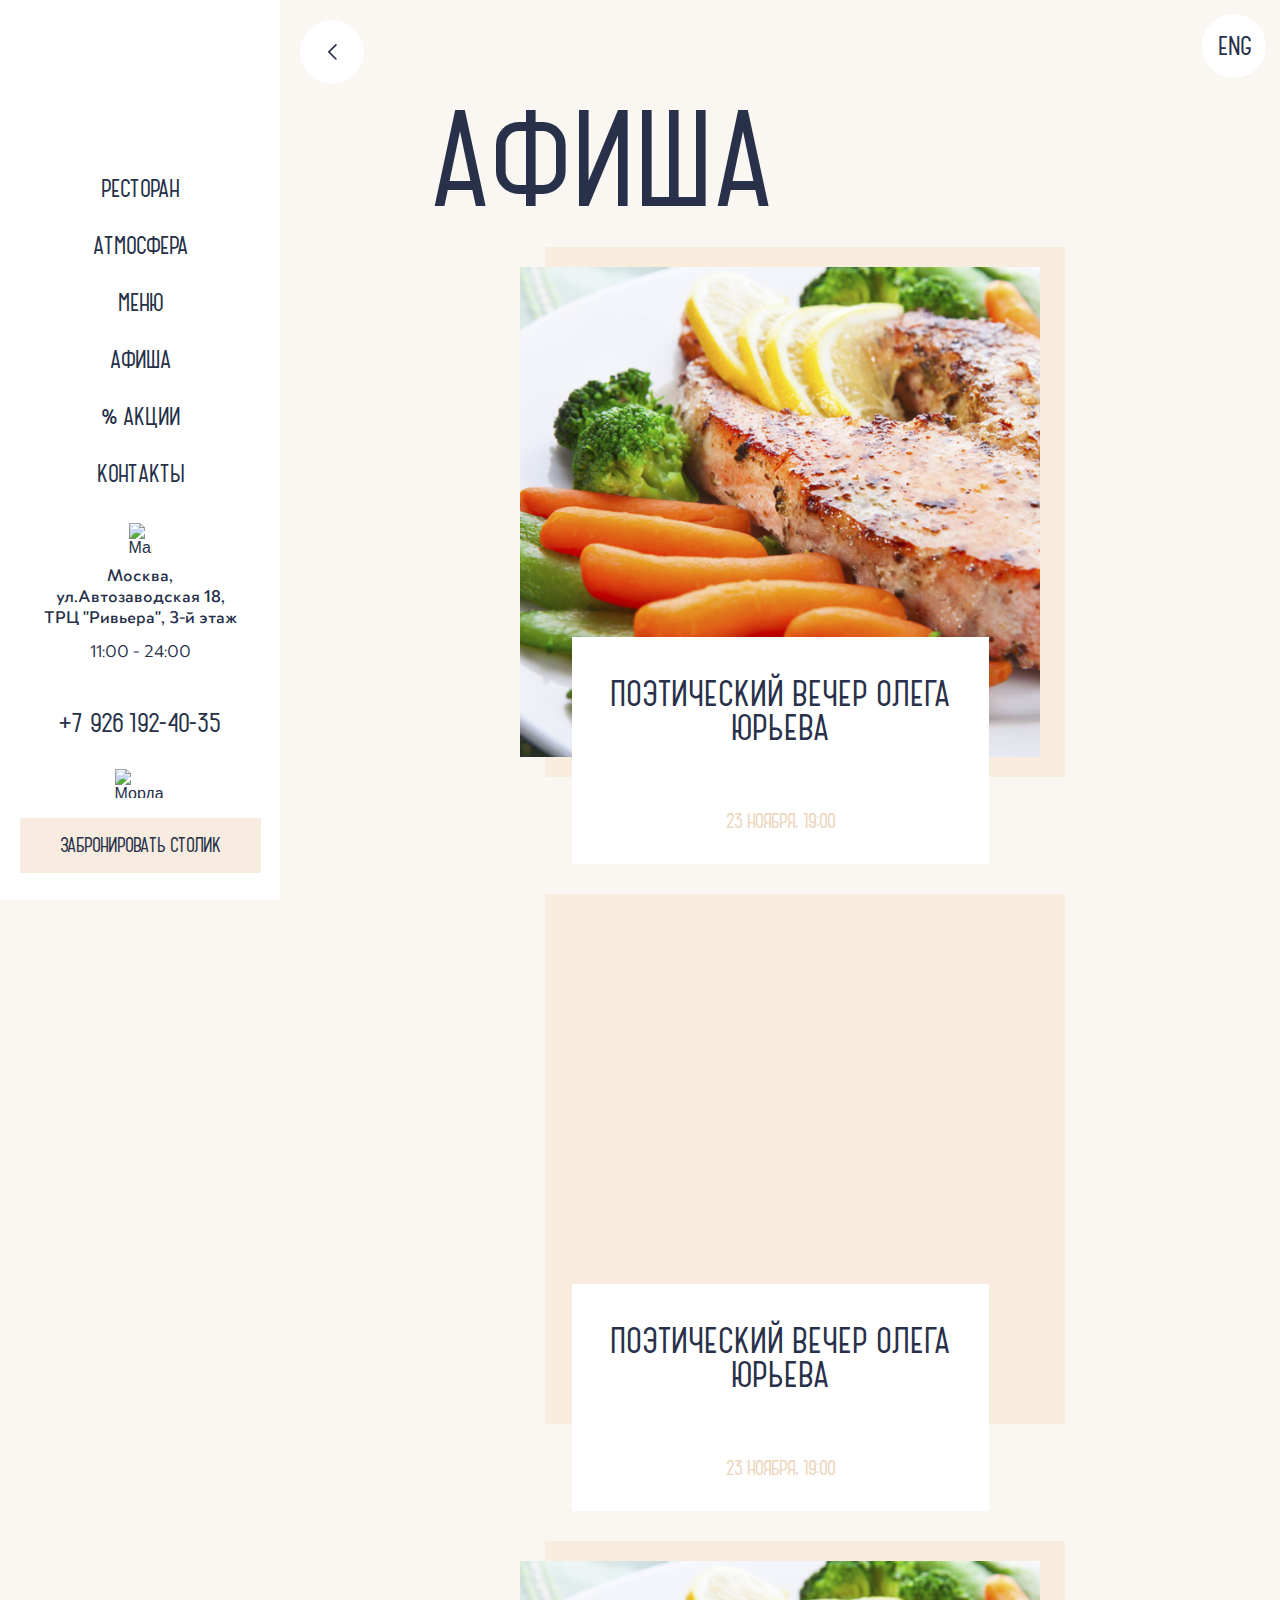
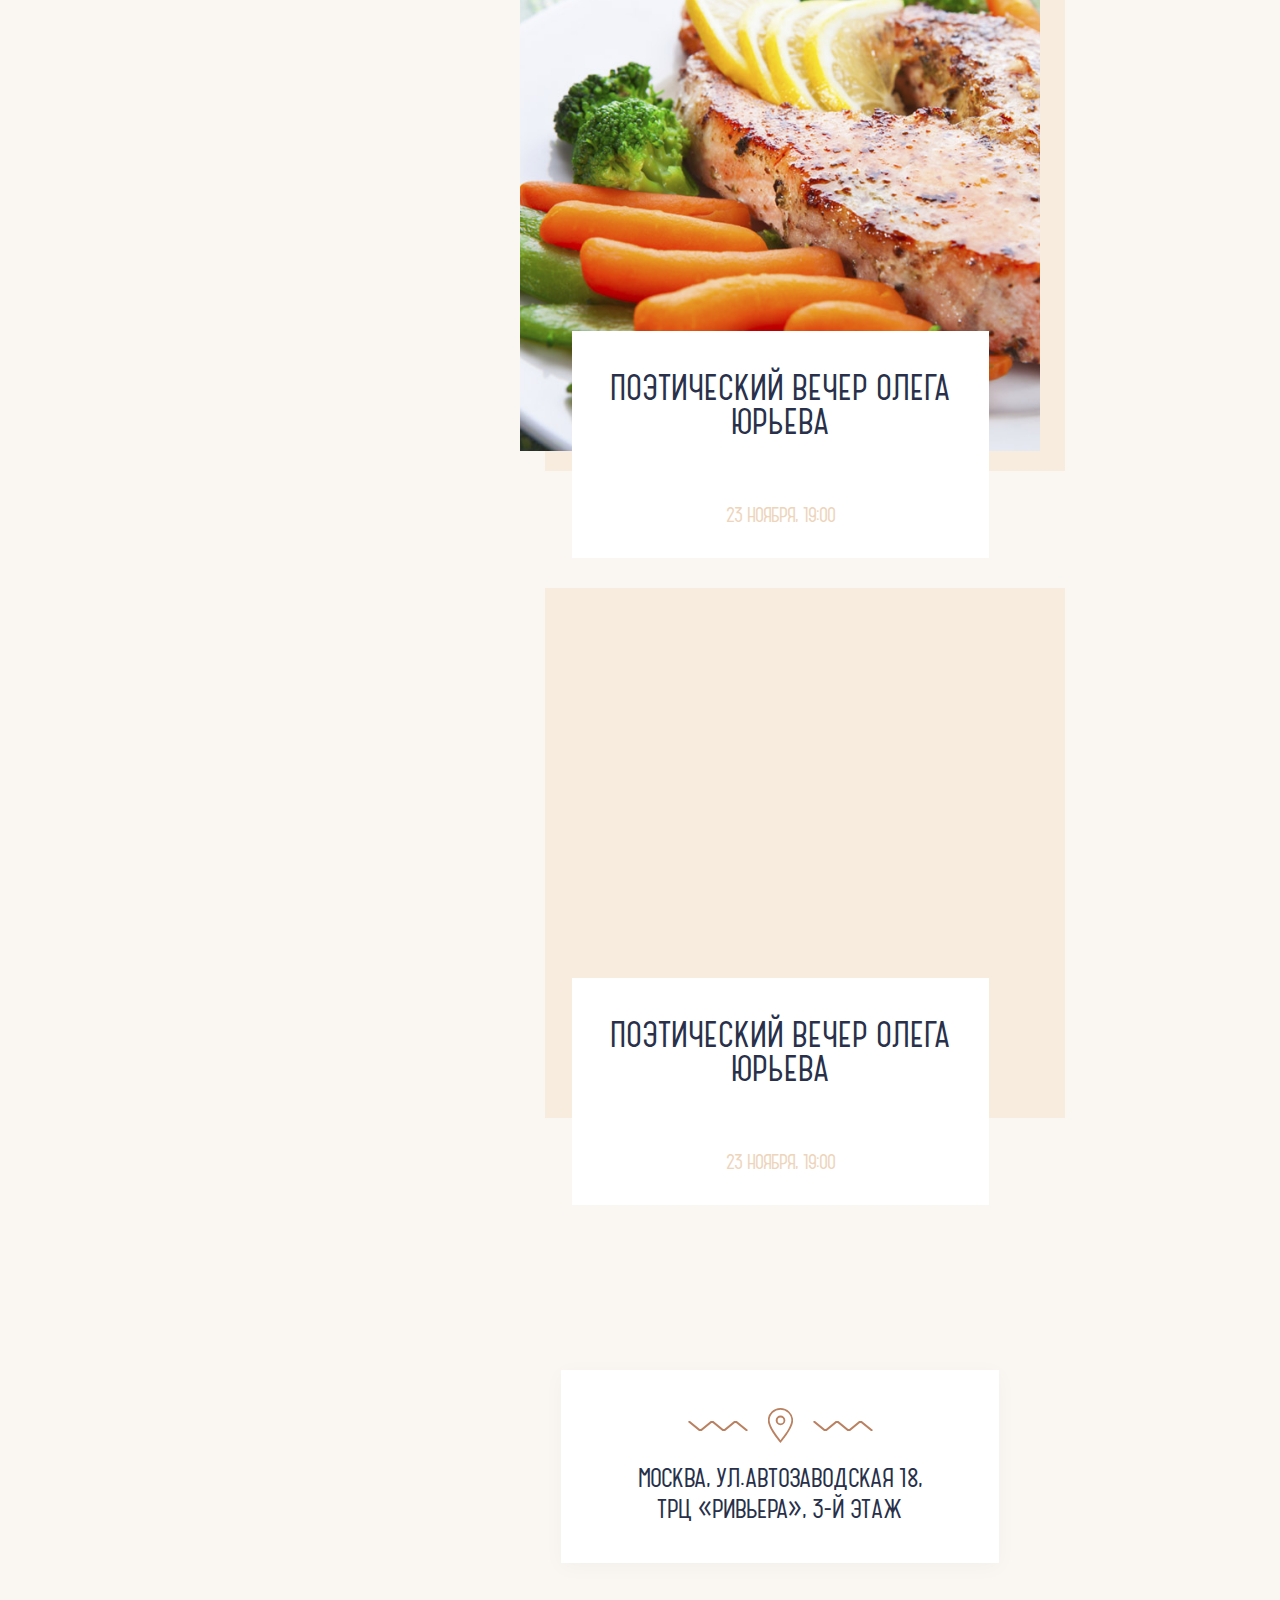
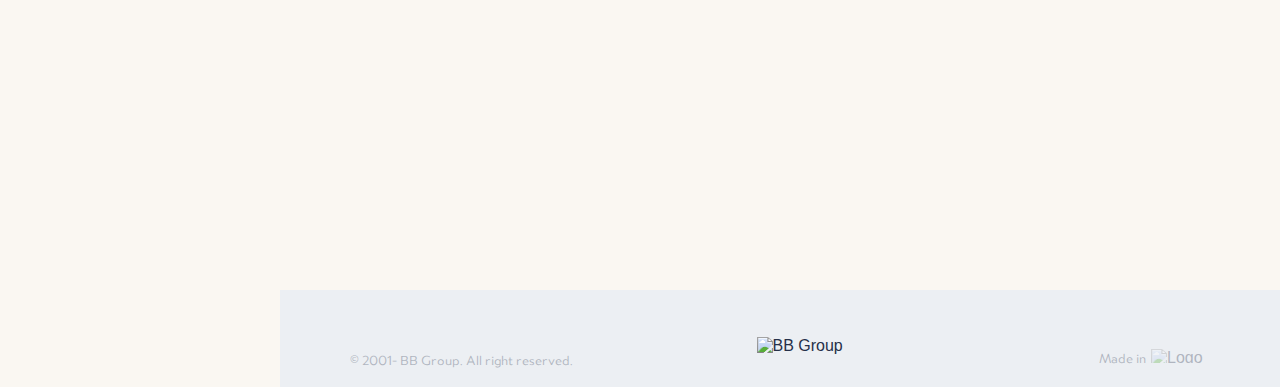
==== affiche.html @ 84c87619 "update" ====
<!DOCTYPE html>
<html lang="ru">
<head>
    <meta charset="UTF-8">
    <meta name="viewport" content="width=device-width, initial-scale=1">
    <title>Комбинат</title>

    <!-- css -->
    <link href="css/style.css" rel="stylesheet"/>

    <!-- js -->
    <script src="https://code.jquery.com/jquery-3.3.1.min.js"
            integrity="sha256-FgpCb/KJQlLNfOu91ta32o/NMZxltwRo8QtmkMRdAu8="
            crossorigin="anonymous"></script>
    <script src="js/main.js"></script>

</head>
<body>

<span id="top"></span>

<!-- Menu and info -->
<aside class="aside">

    <div class="aside-logo"></div>

    <div class="aside-menu-btn">
        <div class="burger"><span></span></div>
    </div>


    <a class="aside-menu-lang"><p class="aside-menu-lang-text">eng</p></a> <!-- Change language -->

    <nav class="aside-mob-nav" id="mob_menu">

        <img src="assets/pictures/svg/owl.svg" class="aside-mob-icon" alt="Сова"/>

        <ul class="nav-mob-list">
            <li class="nav-mob-item">
                <a href="index.html" class="nav-mob-item-link">Ресторан</a>
            </li>
            <li class="nav-mob-item">
                <a href="index.html" class="nav-mob-item-link">Атмосфера</a>
            </li>
            <li class="nav-mob-item">
                <a href="menu.html" class="nav-mob-item-link">Меню</a>
            </li>
            <li class="nav-mob-item">
                <a href="affiche.html" class="nav-mob-item-link">Афиша</a>
            </li>
            <li class="nav-mob-item">
                <a href="index.html" class="nav-mob-item-link">% Акции</a>
            </li>
            <li class="nav-mob-item">
                <a href="#contacts" class="nav-mob-item-link">Контакты</a>
            </li>
        </ul>

        <img src="assets/pictures/svg/zigzag.svg" class="aside-mob-icon" />

        <div class="aside__container">
            <div class="aside-wrapper">
                <img src="assets/pictures/svg/placeholder.svg" class="aside-icon" alt="Маркер карты"/>
                <p class="aside-text">Москва, ул.Автозаводская 18,
                    <br/>ТРЦ "Ривьера", 3-й этаж</p>
            </div>
            <p class="aside-text">11:00 - 24:00</p>
            <p class="aside-text">+7 926 192-40-35</p>
        </div>

        <a class="aside-btn">Забронировать столик</a>

    </nav>

    <div class="aside-wrapper">

        <nav class="aside-nav">
            <ul class="nav-list">
                <li class="nav-item">
                    <a href="index.html" class="nav-item-link">Ресторан</a>
                </li>
                <li class="nav-item">
                    <a href="index.html" class="nav-item-link">Атмосфера</a>
                </li>
                <li class="nav-item">
                    <a href="menu.html" class="nav-item-link">Меню</a>
                </li>
                <li class="nav-item">
                    <a href="affiche.html" class="nav-item-link">Афиша</a>
                </li>
                <li class="nav-item">
                    <a href="index.html" class="nav-item-link">% Акции</a>
                </li>
                <li class="nav-item">
                    <a href="#contacts" class="nav-item-link">Контакты</a>
                </li>
            </ul>
        </nav>

        <div class="aside__container">
            <img src="assets/pictures/svg/placeholder.svg" class="aside-icon" alt="Маркер карты"/>
            <p class="aside-text">Москва,
                <br/>ул.Автозаводская 18,
                <br/>ТРЦ "Ривьера", 3-й этаж</p>
            <p class="aside-text">11:00 - 24:00</p>
            <p class="aside-text">+7 926 192-40-35</p>
        </div>

        <img src="assets/pictures/svg/owl.svg" class="aside-img" alt="Морда совы"/>

        <a id="aside_btn" class="aside-btn">Забронировать столик</a>
    </div>

</aside>
<!-- end -->

<!-- Pop-up -->
<section class="pop-up" id="pop_up">

    <span class="pop-up-close" id="pop_up_btn"></span> <!-- Close pop-up -->

    <!-- First pop-up. Reserved form -->
    <div class="pop-up__container" id="first_pop_up">
        <h1 class="pop-up-caption">Заказать банкет</h1>
        <p class="pop-up-text">Для лиц старше 18 лет</p>
        <form class="pop-up-form" id="order_form" action="" method="post">
            <div class="field__container">
                <div class="field-wrapper">
                    <label class="field-label" for="date">Дата и время</label>
                    <input type="text" class="field validate" id="date" placeholder="__ __ ____" required/>

                    <section class="data__container">
                        <div class="data-calendar-wrapper" id="calendar"></div>
                        <div class="data-time-wrapper">
                            <p class="data-text" onclick="getTime('morning')">Утро</p>
                            <p class="data-text" onclick="getTime('day')">День</p>
                            <p class="data-text" onclick="getTime('evening')">Вечер</p>
                        </div>
                    </section>

                </div>
                <div class="field-wrapper">
                    <label class="field-label" for="count">Кол-во гостей</label>
                    <span class="field-btn" id="add">+</span>
                    <input type="number" class="field" min="1" id="count"/>
                    <span class="field-btn" id="remove">-</span>
                </div>
            </div>
            <div class="field__container">
                <div class="field-wrapper">
                    <label class="field-label" for="name">Ваше имя и фамилия</label>
                    <input type="text" class="field" id="name" placeholder="Например, Мария Иванова"/>
                </div>
                <div class="field-wrapper">
                    <label class="field-label" for="phone">Контактный телефон</label>
                    <input type="tel" class="field" id="phone" placeholder="+7___ ___-__-__"/>
                </div>
                <div class="field-wrapper">
                    <label class="field-label" for="email">Электорнная почта</label>
                    <input type="email" class="field" id="email" placeholder="Например, maryivanova@example.ru"/>
                </div>
                <div class="field-wrapper">
                    <label class="field-label" for="comment">Комментарий</label>
                    <textarea class="field-text" id="comment" placeholder="Ваш текст"></textarea>
                </div>
                <button type="submit" class="form-btn" id="form_btn" form>Отправить</button>
            </div>
        </form>
        <p class="pop-up-text">Нажимая на кнопку вы соглашаетесь с
            <a href="" class="pop-up-text--gold">правилами сайта</a>
        </p>
    </div>
    <!-- end -->

    <!-- FLast pop-up -->
    <div class="pop-up__container" id="last_pop_up">
        <img src="assets/pictures/svg/send.svg" class="pop-up-img" alt="Запрос отправлен"/>
        <h2 class="pop-up-caption">Спасибо!</h2>
        <p class="pop-up-text">Мы свяжемся с вами втечение 24 часов</p>
        <a id="close_pop_up" class="pop-up-btn">Закрыть</a>
    </div>
    <!-- end -->

</section>
<!-- end -->

<main class="main affiche-main">

    <section class="affiche__container">

        <h1 class="affiche-caption">Афиша</h1>

        <div class="affiche-wrapper">

            <div class="affiche-box">
                <div class="affiche-img-wrapper">
                    <a href="event-page.html">
                        <img src="assets/pictures/png/1.png" class="affiche-img"/>
                    </a>
                </div>
                <div class="affiche__text">
                    <a href="event-page.html">
                        <h2 class="affiche-caption">Поэтический вечер Олега Юрьева</h2>
                    </a>
                    <img src="assets/pictures/svg/zigzag.svg" class="affiche-img"/>
                    <p class="affiche-text">23 ноября, 19:00</p>
                </div>
            </div>

            <div class="affiche-box">
                <div class="affiche-img-wrapper">
                    <a href="event-page.html">
                        <img src="assets/pictures/png/2.png" class="affiche-img"/>
                    </a>
                </div>
                <div class="affiche__text">
                    <a href="event-page.html">
                        <h2 class="affiche-caption">Поэтический вечер Олега Юрьева</h2>
                    </a>
                    <img src="assets/pictures/svg/zigzag.svg" class="affiche-img"/>
                    <p class="affiche-text">23 ноября, 19:00</p>
                </div>
            </div>

            <div class="affiche-box">
                <div class="affiche-img-wrapper">
                    <a href="event-page.html">
                        <img src="assets/pictures/png/1.png" class="affiche-img"/>
                    </a>
                </div>
                <div class="affiche__text">
                    <a href="event-page.html">
                        <h2 class="affiche-caption">Поэтический вечер Олега Юрьева</h2>
                    </a>
                    <img src="assets/pictures/svg/zigzag.svg" class="affiche-img"/>
                    <p class="affiche-text">23 ноября, 19:00</p>
                </div>
            </div>

            <div class="affiche-box">
                <div class="affiche-img-wrapper">
                    <a href="event-page.html">
                        <img src="assets/pictures/png/2.png" class="affiche-img"/>
                    </a>
                </div>
                <div class="affiche__text">
                    <a href="event-page.html">
                        <h2 class="affiche-caption">Поэтический вечер Олега Юрьева</h2>
                    </a>
                    <img src="assets/pictures/svg/zigzag.svg" class="affiche-img"/>
                    <p class="affiche-text">23 ноября, 19:00</p>
                </div>
            </div>

        </div>

    </section>

    <section class="content__box" id="contacts">
        <div class="content-box-wrapper">
            <span class="content-icon"></span>
            <p class="content-text">Москва, ул.Автозаводская 18,
                <br/>ТРЦ «Ривьера», 3-й этаж</p>
        </div>
        <div class="content-map">
            <div class="content-map-wrapper">
                <iframe src="https://snazzymaps.com/embed/66022" width="100%" height="410px" style="border:none;"></iframe>
            </div>
        </div>
    </section>

    <footer class="footer">

        <div class="footer-wrapper">
            <p class="footer-text">© 2001-<span class="year"></span> BB Group. All right reserved.</p>
            <img src="assets/pictures/svg/bb-logo.svg" class="footer-img" alt="BB Group"/>
            <div class="footer__container">
                <p class="footer-made">Made in</p>
                <img src="assets/pictures/svg/flat12-logo.svg" class="footer-logo" alt="Logo Flat12"/>
            </div>
        </div>

        <div class="footer-wrapper--small">
            <div class="footer-btn-wrapper" onclick="toTop(this)"></div>
            <img src="assets/pictures/svg/bb-logo.svg" class="footer-img" alt="BB Group"/>
            <div class="footer__container">
                <p class="footer-text">© 2001-<span class="year"></span> BB Group. All right reserved.</p>
                <div class="footer__container">
                    <p class="footer-made">Made in</p>
                    <img src="assets/pictures/svg/flat12-logo.svg" class="footer-logo" alt="Logo Flat12"/>
                </div>
            </div>
        </div>

    </footer>

    <a href="index.html" class="back affiche-back"></a> <!-- to hell and back -->
    <a class="lang"><p class="lang-text">eng</p></a> <!-- Change language -->
    <a href="#top" class="button-up affiche-btn"></a> <!-- Scroll to top -->

</main>

<!-- Calendar -->
<script src="https://cdnjs.cloudflare.com/ajax/libs/underscore.js/1.8.3/underscore-min.js"></script>
<script src="https://cdnjs.cloudflare.com/ajax/libs/moment.js/2.10.6/moment.min.js"></script>
<script src="js/clndr.js"></script>
<script>
    // Календарь
    $(document).ready(function () {
        $('#calendar').clndr({
            clickEvents: {
                click: function(target) {
                    console.log(target.date._i);
                    $('#date').attr('value',target.date._i);
                    $(target.element).addClass('active-day');
                },
                onMonthChange: function(month) {
                    console.log('you just went to ' + month.format('MMMM, YYYY'));
                }
            },
            doneRendering: function() {
                console.log('this would be a fine place to attach custom event handlers.');
            }
        });
    });

    // Получить время посещения и перезаписать value
    function getTime(e) {
        console.log(e);
        $('#date').attr('value', $('#date').val() + ' ' + e);
    }
</script>

</body>
</html>
---- css/style.css ----
@font-face {
  font-family: 'Catorze27 Style 1';
  src: url("../assets/font/catorze27style1-semibold.ttf"); }
@font-face {
  font-family: 'Merel Regular';
  src: url("../assets/font/Merel.otf"); }
@font-face {
  font-family: 'Merel Black';
  src: url("../assets/font/Merel Black.otf"); }
@font-face {
  font-family: 'Merel Bold';
  src: url("../assets/font/Merel Bold.otf"); }
@font-face {
  font-family: 'Merel Light';
  src: url("../assets/font/Merel Light.otf"); }
@font-face {
  font-family: 'Merel Medium';
  src: url("../assets/font/Merel Medium.otf"); }
@font-face {
  font-family: 'Merel Thin';
  src: url("../assets/font/Merel Thin.otf"); }
@font-face {
  font-family: 'Georgiai';
  src: url("../assets/font/georgiai.ttf"); }
* {
  margin: 0;
  padding: 0;
  box-sizing: border-box;
  font-family: sans-serif;
  text-decoration: none;
  list-style: none;
  color: #263049;
  cursor: default; }

html {
  width: 100%;
  height: 100vh;
  background: #FAF7F2; }
  @media screen and (max-width: 649px) {
    html {
      background: #FAF7F2 !important; } }

body {
  width: 100%;
  height: 100vh;
  position: relative; }

input[type='number'],
input[type='date'] {
  -moz-appearance: textfield; }

input[type='number']::-webkit-outer-spin-button,
input[type='number']::-webkit-inner-spin-button {
  -webkit-appearance: none; }

input[type='date']::-webkit-outer-spin-button,
input[type='date']::-webkit-inner-spin-button {
  opacity: 0; }

/*aside*/
.aside {
  position: fixed;
  z-index: 9;
  background: #FFFFFF url("../assets/pictures/svg/fish-white.svg") no-repeat 50% calc(100% + 70px);
  -webkit-background-size: 299px 303px;
  background-size: 299px 303px;
  width: 280px;
  height: 100vh;
  top: 0;
  left: 0;
  display: flex;
  flex-direction: column;
  transition: all 0.3s cubic-bezier(0.42, 2.12, 0.35, 0.55); }
  @media screen and (min-width: 1366px) and (max-width: 1599px) {
    .aside {
      width: 240px; } }
  @media screen and (min-width: 480px) and (max-width: 992px) {
    .aside {
      width: 100%;
      display: flex;
      flex-direction: row;
      align-items: center;
      height: 80px;
      background: #FFFFFF;
      box-shadow: 0 4px 40px rgba(85, 80, 73, 0.06); } }
  @media screen and (max-width: 479px) {
    .aside {
      width: 100%;
      display: flex;
      flex-direction: row;
      align-items: center;
      height: 56px;
      background: #FFFFFF;
      box-shadow: 0 4px 40px rgba(85, 80, 73, 0.06); } }

.aside--active {
  box-shadow: 10px 0 30px rgba(168, 147, 113, 0.1); }

.aside-wrapper {
  width: 100%;
  margin: 0 auto auto;
  display: flex;
  flex-direction: column;
  align-items: center; }
  @media screen and (max-width: 992px) {
    .aside-wrapper {
      display: none; } }

.aside-logo {
  width: 200px;
  height: 109px;
  margin: auto auto 65px;
  background: url("../assets/pictures/svg/logo.svg") no-repeat 50% 50%;
  background-size: cover; }
  @media screen and (min-height: 870px) and (max-height: 950px) {
    .aside-logo {
      margin-bottom: 25px; } }
  @media screen and (min-height: 800px) and (max-height: 869px) {
    .aside-logo {
      margin-bottom: 25px;
      width: 180px;
      height: 100px; } }
  @media screen and (min-height: 768px) and (max-height: 799px) {
    .aside-logo {
      margin-bottom: 25px;
      width: 150px;
      height: 80px; } }
  @media screen and (min-width: 480px) and (max-width: 992px) {
    .aside-logo {
      width: 103px;
      height: 56px;
      margin: auto; } }
  @media screen and (max-width: 479px) {
    .aside-logo {
      width: 103px;
      height: 20px;
      margin: auto;
      background: url("../assets/pictures/svg/logo-small.svg") no-repeat 50% 50%;
      background-size: cover; } }

.aside-menu-lang {
  display: none; }
  @media screen and (max-width: 992px) {
    .aside-menu-lang {
      display: block;
      position: absolute;
      top: 27px;
      right: 53px; } }
  @media screen and (max-width: 992px) {
    .aside-menu-lang {
      top: 19px;
      right: 25px; } }

.aside-menu-lang-text {
  font-family: 'Catorze27 Style 1', sans-serif;
  line-height: 26px;
  font-size: 32px;
  text-align: center;
  text-transform: uppercase;
  color: #28304A; }
  @media screen and (max-width: 992px) {
    .aside-menu-lang-text {
      line-height: 18px;
      font-size: 22px; } }

.aside-menu-btn {
  position: absolute;
  z-index: 999;
  left: 60px;
  top: 27px;
  width: 39px;
  height: 24px;
  cursor: pointer; }
  @media screen and (max-width: 649px) {
    .aside-menu-btn {
      left: 25px;
      top: 14px;
      width: 25px;
      height: 25px; } }

.burger {
  cursor: pointer;
  width: 39px;
  height: 24px;
  margin: auto;
  position: relative; }
  @media screen and (min-width: 993px) {
    .burger {
      display: none; } }
  @media screen and (max-width: 649px) {
    .burger {
      width: 25px;
      height: 25px; } }

.burger:before, .burger span, .burger:after {
  cursor: pointer;
  width: 100%;
  height: 2px;
  display: block;
  background: black;
  border-radius: 2px;
  position: absolute;
  opacity: 1; }

.burger:before, .burger:after {
  transition: top 0.35s cubic-bezier(0.23, 1, 0.32, 1), transform 0.35s cubic-bezier(0.23, 1, 0.32, 1), opacity 0.35s cubic-bezier(0.23, 1, 0.32, 1), background-color 1.15s cubic-bezier(0.86, 0, 0.07, 1);
  -webkit-transition: top 0.35s cubic-bezier(0.23, 1, 0.32, 1), -webkit-transform 0.35s cubic-bezier(0.23, 1, 0.32, 1), opacity 0.35s cubic-bezier(0.23, 1, 0.32, 1), background-color 1.15s cubic-bezier(0.86, 0, 0.07, 1);
  content: ""; }

.burger:before {
  top: 4px; }

.burger span {
  top: 15px; }

.burger:after {
  top: 26px; }

/* Hover */
.burger:hover:before {
  top: 7px; }

.burger:hover:after {
  top: 23px; }

/* Click */
.burger.cross span {
  opacity: 0; }

.burger.cross:before, .burger.cross:after {
  top: 40%; }

.burger.cross:before {
  -webkit-transform: rotate(45deg);
  -moz-transform: rotate(45deg);
  filter: progid:DXImageTransform.Microsoft.BasicImage(rotation=5);
  /*for IE*/ }

.burger.cross:after {
  -webkit-transform: rotate(-45deg);
  -moz-transform: rotate(-45deg);
  filter: progid:DXImageTransform.Microsoft.BasicImage(rotation=-5);
  /*for IE*/ }

.burger:focus {
  outline: none; }

.aside-mob-nav {
  display: none; }
  @media screen and (max-width: 992px) {
    .aside-mob-nav {
      display: flex;
      flex-direction: column;
      position: absolute;
      width: 100%;
      background: #FFFFFF url("../assets/pictures/svg/fish-white.svg") no-repeat 50% calc(100% + 70px);
      -webkit-background-size: 299px 303px;
      background-size: 299px 303px;
      top: 0;
      z-index: 80;
      left: -100%;
      transition: all 0.5s cubic-bezier(0.51, 0.92, 0.24, 1.15);
      height: 100vh; } }

.nav--active {
  left: 0; }

.aside-mob-icon:first-child {
  width: 61px;
  height: 34px;
  position: absolute;
  right: 45px;
  top: 28px;
  z-index: 4; }
  @media screen and (max-width: 649px) {
    .aside-mob-icon:first-child {
      right: 25px;
      top: 14px;
      width: 45px;
      height: 25px; } }
.aside-mob-icon:nth-child(3) {
  width: 39px;
  height: 5.5px;
  margin: 0 auto 35px; }
  @media screen and (max-width: 649px) {
    .aside-mob-icon:nth-child(3) {
      display: none; } }

.aside-mob-nav .nav-mob-list {
  margin: 67px auto 37px;
  display: flex;
  flex-direction: column;
  align-items: center; }
  @media screen and (max-width: 649px) {
    .aside-mob-nav .nav-mob-list {
      margin: 41px auto 34px; } }

.aside-mob-nav .nav-mob-list .nav-mob-item .nav-mob-item-link {
  font-family: 'Catorze27 Style 1', sans-serif;
  line-height: 76px;
  font-size: 36px;
  text-align: center;
  text-transform: uppercase;
  color: #28304A; }
  @media screen and (max-width: 649px) {
    .aside-mob-nav .nav-mob-list .nav-mob-item .nav-mob-item-link {
      line-height: 45px;
      font-size: 24px; } }

.aside-mob-nav .aside__container .aside-wrapper {
  display: flex;
  flex-direction: row;
  align-items: flex-start;
  width: 275px;
  margin: 0 auto 10px; }

.aside-mob-nav .aside__container .aside-wrapper .aside-icon {
  width: 11px;
  height: 16px;
  margin-right: 10px; }
  @media screen and (max-width: 649px) {
    .aside-mob-nav .aside__container .aside-wrapper .aside-icon {
      display: none; } }

.aside-mob-nav .aside__container .aside-wrapper .aside-text {
  font-family: 'Merel Regular', sans-serif;
  line-height: normal;
  font-size: 18px;
  text-align: center;
  color: #28304A; }

.aside-mob-nav .aside__container .aside-text:nth-child(2) {
  font-family: 'Merel Regular', sans-serif;
  line-height: normal;
  font-size: 18px;
  text-align: center;
  text-transform: none;
  color: #28304A;
  margin: 0 auto 36px; }
  @media screen and (max-width: 649px) {
    .aside-mob-nav .aside__container .aside-text:nth-child(2) {
      font-size: 14px;
      margin: 0 auto; } }
.aside-mob-nav .aside__container .aside-text:nth-child(3) {
  font-family: 'Catorze27 Style 1', sans-serif;
  line-height: 62px;
  font-size: 24px;
  text-align: center;
  color: #28304A;
  margin: 0 auto 57px; }
  @media screen and (max-width: 649px) {
    .aside-mob-nav .aside__container .aside-text:nth-child(3) {
      font-size: 24px;
      line-height: 24px;
      margin: 23px auto 35px; } }

.aside-mob-nav .aside-btn {
  margin: 0 auto; }

.nav-list {
  display: flex;
  flex-direction: column;
  align-items: center; }

.nav-item {
  cursor: pointer; }
  .nav-item:last-child {
    margin-bottom: 20px; }

.nav-item-link {
  font-family: 'Catorze27 Style 1', sans-serif;
  text-transform: uppercase;
  cursor: pointer;
  font-size: 22px;
  line-height: 57px; }
  @media screen and (min-height: 800px) and (max-height: 869px) {
    .nav-item-link {
      line-height: 47px; } }
  @media screen and (min-height: 768px) and (max-height: 799px) {
    .nav-item-link {
      line-height: 42px; } }

.aside__container {
  display: flex;
  flex-direction: column;
  align-items: center; }

.aside-icon {
  width: 23px;
  height: 33px;
  margin-bottom: 10px; }
  @media screen and (min-height: 768px) and (max-height: 799px) {
    .aside-icon {
      width: 18px;
      height: auto; } }

.aside__container .aside-text {
  text-align: center; }
  .aside__container .aside-text:nth-child(2) {
    font-family: 'Merel Medium', sans-serif;
    font-size: 18px;
    line-height: 21px; }
  .aside__container .aside-text:nth-child(3) {
    margin: 13.72px 0 55.61px;
    font-family: 'Merel Regular', sans-serif;
    font-size: 18px;
    line-height: 21px; }
    @media screen and (min-height: 870px) and (max-height: 950px) {
      .aside__container .aside-text:nth-child(3) {
        margin-bottom: 45px; } }
    @media screen and (min-height: 800px) and (max-height: 869px) {
      .aside__container .aside-text:nth-child(3) {
        margin-bottom: 35px; } }
    @media screen and (min-height: 768px) and (max-height: 799px) {
      .aside__container .aside-text:nth-child(3) {
        margin-bottom: 30px; } }
  .aside__container .aside-text:last-child {
    font-family: 'Catorze27 Style 1', sans-serif;
    text-transform: uppercase;
    font-size: 24px; }

.aside-img {
  width: 51px;
  height: 29px;
  margin: 35px auto; }
  @media screen and (min-height: 870px) and (max-height: 950px) {
    .aside-img {
      margin: 30px auto 20px; } }
  @media screen and (min-height: 800px) and (max-height: 869px) {
    .aside-img {
      margin: 25px auto 15px; } }
  @media screen and (min-height: 768px) and (max-height: 799px) {
    .aside-img {
      margin: 20px auto 15px; } }

.aside-btn {
  cursor: pointer;
  width: 241px;
  height: 55px;
  display: flex;
  flex-direction: row;
  align-items: center;
  justify-content: space-around;
  background: rgba(241, 218, 194, 0.5);
  font-family: 'Catorze27 Style 1', sans-serif;
  text-transform: uppercase;
  font-size: 18px; }
  @media screen and (min-width: 1366px) and (max-width: 1599px) {
    .aside-btn {
      width: 210px; } }

/*end*/
/*aside pop-up*/
.pop-up {
  position: fixed;
  z-index: 8;
  top: 0;
  left: -120%;
  width: 100%;
  height: 100vh;
  display: flex;
  background: #FFFFFF url("../assets/pictures/svg/dish-bg.svg") no-repeat 50% 100%;
  background-size: 326px 250px;
  box-shadow: 10px 0 30px rgba(168, 147, 113, 0.1);
  transition: all 0.5s cubic-bezier(0.51, 0.92, 0.24, 1.15); }
  @media screen and (min-width: 993px) {
    .pop-up {
      max-width: 765px; } }
  @media screen and (min-width: 650px) and (max-width: 992px) {
    .pop-up {
      z-index: 100;
      width: 100%;
      height: calc(100vh - 67px);
      margin-top: 67px;
      box-shadow: none; } }
  @media screen and (max-width: 649px) {
    .pop-up {
      z-index: 100;
      width: 100%;
      height: calc(100vh - 56px);
      margin-top: 46px;
      box-shadow: none; } }

.pop-up-close {
  cursor: pointer;
  width: 33px;
  height: 35px;
  position: absolute;
  z-index: 10;
  content: '';
  top: 32px;
  right: 40px;
  background: url("../assets/pictures/svg/close.svg") no-repeat 50% 50%;
  background-size: cover; }
  @media screen and (max-width: 992px) {
    .pop-up-close {
      display: none; } }

.pop-up--active {
  left: 280px; }
  @media screen and (min-width: 1366px) and (max-width: 1599px) {
    .pop-up--active {
      left: 240px; } }
  @media screen and (max-width: 1365px) {
    .pop-up--active {
      left: 0; } }

.last-pop-up--active {
  left: 0 !important; }

.pop-up__container {
  width: 100%;
  height: 100vh;
  position: absolute;
  top: 0;
  display: flex;
  flex-direction: column;
  align-items: center;
  background: #FFFFFF url("../assets/pictures/svg/dish-bg.svg") no-repeat 50% 100%;
  background-size: 331px 255px; }
  .pop-up__container:nth-child(2) {
    z-index: 8;
    left: 0; }
  .pop-up__container:nth-child(2) .pop-up-caption {
    font-family: 'Catorze27 Style 1', sans-serif;
    line-height: 45px;
    font-size: 48px;
    text-align: center;
    text-transform: uppercase;
    margin: 157px auto 15px; }
    @media screen and (min-width: 650px) and (max-width: 992px) {
      .pop-up__container:nth-child(2) .pop-up-caption {
        margin: 88px auto 15px; } }
    @media screen and (max-width: 649px) {
      .pop-up__container:nth-child(2) .pop-up-caption {
        margin: 18px auto 10px;
        line-height: 28px;
        font-size: 30px; } }
  .pop-up__container:nth-child(2) .pop-up-text:nth-child(2) {
    font-family: 'Catorze27 Style 1', sans-serif;
    line-height: 15px;
    font-size: 16px;
    text-align: center;
    text-transform: uppercase;
    color: rgba(40, 48, 74, 0.3); }
    @media screen and (max-width: 649px) {
      .pop-up__container:nth-child(2) .pop-up-text:nth-child(2) {
        line-height: 13px;
        font-size: 14px; } }
  .pop-up__container:nth-child(2) .pop-up-text:nth-child(4) {
    font-family: 'Merel Regular', sans-serif;
    font-size: 14px;
    text-align: center;
    color: #28304A; }
    @media screen and (max-width: 649px) {
      .pop-up__container:nth-child(2) .pop-up-text:nth-child(4) {
        line-height: 15px;
        font-size: 12px; } }
  .pop-up__container:nth-child(2) .pop-up-text:nth-child(4) .pop-up-text--gold {
    cursor: pointer;
    font-family: 'Merel Regular', sans-serif;
    font-size: 14px;
    color: #BA8161; }
    @media screen and (max-width: 649px) {
      .pop-up__container:nth-child(2) .pop-up-text:nth-child(4) .pop-up-text--gold {
        line-height: 15px;
        font-size: 12px; } }
  .pop-up__container:nth-child(2) .pop-up-form {
    margin: 36px auto 27px;
    max-width: 545px;
    width: 100%;
    display: flex;
    flex-direction: column; }
    @media screen and (max-width: 649px) {
      .pop-up__container:nth-child(2) .pop-up-form {
        max-width: 320px; } }
  .pop-up__container:nth-child(2) .pop-up-form .field__container {
    display: flex; }
    .pop-up__container:nth-child(2) .pop-up-form .field__container:first-child {
      flex-direction: row;
      align-items: center;
      justify-content: space-between;
      margin-bottom: 15px; }
      @media screen and (max-width: 649px) {
        .pop-up__container:nth-child(2) .pop-up-form .field__container:first-child {
          margin-bottom: 10px; } }
    .pop-up__container:nth-child(2) .pop-up-form .field__container:nth-child(2) {
      flex-direction: column; }
    .pop-up__container:nth-child(2) .pop-up-form .field__container:first-child .field-wrapper {
      height: 52px;
      display: flex;
      flex-direction: row;
      align-items: center;
      background: #FAF7F2; }
      @media screen and (max-width: 649px) {
        .pop-up__container:nth-child(2) .pop-up-form .field__container:first-child .field-wrapper {
          height: 30px; } }
      .pop-up__container:nth-child(2) .pop-up-form .field__container:first-child .field-wrapper:first-child {
        position: relative;
        max-width: 300px;
        width: 100%;
        justify-content: space-between; }
        @media screen and (max-width: 649px) {
          .pop-up__container:nth-child(2) .pop-up-form .field__container:first-child .field-wrapper:first-child {
            max-width: 175px;
            height: 30px; } }
      .pop-up__container:nth-child(2) .pop-up-form .field__container:first-child .field-wrapper:first-child .field-label {
        width: 150px;
        position: relative; }
        @media screen and (max-width: 649px) {
          .pop-up__container:nth-child(2) .pop-up-form .field__container:first-child .field-wrapper:first-child .field-label {
            width: 87px; } }
        .pop-up__container:nth-child(2) .pop-up-form .field__container:first-child .field-wrapper:first-child .field-label:after {
          position: absolute;
          content: '';
          top: calc(50% - 8px);
          right: -41px;
          width: 17px;
          height: 16px;
          background: url("../assets/pictures/svg/calendar.svg") no-repeat 50% 50%;
          background-size: cover; }
          @media screen and (max-width: 649px) {
            .pop-up__container:nth-child(2) .pop-up-form .field__container:first-child .field-wrapper:first-child .field-label:after {
              max-width: 10px;
              height: 10px;
              right: -24px;
              top: calc(50% - 5px); } }
      .pop-up__container:nth-child(2) .pop-up-form .field__container:first-child .field-wrapper:first-child .field {
        width: 80px;
        margin-right: 20px;
        position: relative; }
        @media screen and (max-width: 649px) {
          .pop-up__container:nth-child(2) .pop-up-form .field__container:first-child .field-wrapper:first-child .field {
            width: 60px;
            margin-right: 0; } }
      .pop-up__container:nth-child(2) .pop-up-form .field__container:first-child .field-wrapper:nth-child(2) {
        width: 230px;
        margin: 0 0 auto auto; }
        @media screen and (max-width: 649px) {
          .pop-up__container:nth-child(2) .pop-up-form .field__container:first-child .field-wrapper:nth-child(2) {
            max-width: 135px;
            height: 30px; } }
      .pop-up__container:nth-child(2) .pop-up-form .field__container:first-child .field-wrapper:nth-child(2) .field-label {
        width: 143px;
        padding-left: 20px !important; }
        @media screen and (max-width: 649px) {
          .pop-up__container:nth-child(2) .pop-up-form .field__container:first-child .field-wrapper:nth-child(2) .field-label {
            max-width: 83px;
            padding-left: 10px !important; } }
      .pop-up__container:nth-child(2) .pop-up-form .field__container:first-child .field-wrapper:nth-child(2) .field-btn {
        cursor: pointer;
        font-family: 'Catorze27 Style 1', sans-serif;
        line-height: 17px;
        font-size: 18px;
        text-transform: uppercase; }
        .pop-up__container:nth-child(2) .pop-up-form .field__container:first-child .field-wrapper:nth-child(2) .field-btn:nth-child(2) {
          margin: auto 0 auto auto; }
        .pop-up__container:nth-child(2) .pop-up-form .field__container:first-child .field-wrapper:nth-child(2) .field-btn:last-child {
          margin: auto auto auto 0; }
      .pop-up__container:nth-child(2) .pop-up-form .field__container:first-child .field-wrapper:nth-child(2) .field {
        width: 20px;
        margin: auto 5px;
        text-align: center; }
    .pop-up__container:nth-child(2) .pop-up-form .field__container:nth-child(2) .field-wrapper {
      height: 52px;
      display: flex;
      flex-direction: row;
      align-items: center;
      background: #FAF7F2;
      margin-bottom: 15px; }
      .pop-up__container:nth-child(2) .pop-up-form .field__container:nth-child(2) .field-wrapper:nth-child(4) {
        margin-bottom: 40px; }
      @media screen and (max-width: 649px) {
        .pop-up__container:nth-child(2) .pop-up-form .field__container:nth-child(2) .field-wrapper {
          margin-bottom: 10px;
          height: 30px; } }
    .pop-up__container:nth-child(2) .pop-up-form .field__container:nth-child(2) .form-btn {
      cursor: pointer;
      background: #FFFFFF;
      outline: none;
      margin: 0 auto;
      border: 0;
      width: 180px;
      height: 55px;
      display: flex;
      flex-direction: row;
      align-items: center;
      justify-content: space-around;
      font-family: 'Catorze27 Style 1', sans-serif;
      font-size: 18px;
      text-align: center;
      text-transform: uppercase;
      position: relative;
      box-shadow: 0 0 0 1.5px #28304A inset;
      transition: all 0.4s 0.4s cubic-bezier(0.86, 0, 0.07, 1); }
      .pop-up__container:nth-child(2) .pop-up-form .field__container:nth-child(2) .form-btn:before, .pop-up__container:nth-child(2) .pop-up-form .field__container:nth-child(2) .form-btn:after {
        content: "";
        position: absolute;
        height: 0;
        width: 1.5px;
        transition: height 0.4s 0.4s cubic-bezier(0.86, 0, 0.07, 1), width 0.4s cubic-bezier(0.86, 0, 0.07, 1); }
      .pop-up__container:nth-child(2) .pop-up-form .field__container:nth-child(2) .form-btn::before {
        box-shadow: 2px 2px 0 #F1DAC2 inset;
        bottom: 0;
        left: 0; }
      .pop-up__container:nth-child(2) .pop-up-form .field__container:nth-child(2) .form-btn::after {
        box-shadow: -2px -2px 0 #F1DAC2 inset;
        top: 0;
        right: 0; }
      .pop-up__container:nth-child(2) .pop-up-form .field__container:nth-child(2) .form-btn:hover {
        color: #F1DAC2; }
        .pop-up__container:nth-child(2) .pop-up-form .field__container:nth-child(2) .form-btn:hover::before, .pop-up__container:nth-child(2) .pop-up-form .field__container:nth-child(2) .form-btn:hover::after {
          height: 100%;
          width: 100%;
          transition: height 0.4s cubic-bezier(0.86, 0, 0.07, 1), width 0.4s 0.4s cubic-bezier(0.86, 0, 0.07, 1); }
    .pop-up__container:nth-child(2) .pop-up-form .field__container:nth-child(2) .field-wrapper .field-label {
      width: 207px; }
      @media screen and (max-width: 649px) {
        .pop-up__container:nth-child(2) .pop-up-form .field__container:nth-child(2) .field-wrapper .field-label {
          width: 120px; } }
    .pop-up__container:nth-child(2) .pop-up-form .field__container:nth-child(2) .field-wrapper .field {
      margin-left: 20px; }
  .pop-up__container:nth-child(2) .pop-up-form .field__container .field-wrapper .field-label {
    font-family: 'Catorze27 Style 1', sans-serif;
    line-height: 17px;
    font-size: 18px;
    text-transform: uppercase;
    color: #BA8161;
    height: 28px;
    display: flex;
    flex-direction: row;
    align-items: center;
    padding-left: 30px;
    border-right: 1px solid #EAE9E4; }
    @media screen and (max-width: 649px) {
      .pop-up__container:nth-child(2) .pop-up-form .field__container .field-wrapper .field-label {
        line-height: 10px;
        font-size: 10px;
        height: 16px;
        padding-left: 15px; } }
  .pop-up__container:nth-child(2) .pop-up-form .field__container .field-wrapper .field {
    cursor: text;
    position: relative;
    background: transparent;
    outline: none;
    border: none;
    height: 28px;
    padding-top: 2px;
    width: calc(100% - 246px);
    font-family: 'Catorze27 Style 1', sans-serif;
    font-size: 18px;
    line-height: 20px;
    text-transform: uppercase; }
    @media screen and (max-width: 649px) {
      .pop-up__container:nth-child(2) .pop-up-form .field__container .field-wrapper .field {
        height: 20px;
        font-size: 10px;
        line-height: 10px;
        width: calc(100% - 120px); } }
    .pop-up__container:nth-child(2) .pop-up-form .field__container .field-wrapper .field::placeholder {
      font-family: 'Catorze27 Style 1', sans-serif;
      font-size: 18px;
      line-height: 20px;
      text-transform: uppercase;
      color: rgba(186, 129, 97, 0.2);
      transition: color .4s ease-in-out; }
      @media screen and (max-width: 649px) {
        .pop-up__container:nth-child(2) .pop-up-form .field__container .field-wrapper .field::placeholder {
          font-size: 10px;
          line-height: 10px; } }
    .pop-up__container:nth-child(2) .pop-up-form .field__container .field-wrapper .field::-webkit-input-placeholder, .pop-up__container:nth-child(2) .pop-up-form .field__container .field-wrapper .field::-moz-placeholder, .pop-up__container:nth-child(2) .pop-up-form .field__container .field-wrapper .field:-moz-placeholder {
      font-family: 'Catorze27 Style 1', sans-serif;
      font-size: 18px;
      line-height: 20px;
      text-transform: uppercase;
      color: rgba(186, 129, 97, 0.2);
      transition: color .4s ease-in-out; }
      @media screen and (max-width: 649px) {
        .pop-up__container:nth-child(2) .pop-up-form .field__container .field-wrapper .field::-webkit-input-placeholder, .pop-up__container:nth-child(2) .pop-up-form .field__container .field-wrapper .field::-moz-placeholder, .pop-up__container:nth-child(2) .pop-up-form .field__container .field-wrapper .field:-moz-placeholder {
          font-size: 10px;
          line-height: 10px; } }
  .pop-up__container:nth-child(2) .pop-up-form .field__container .field-wrapper .field-text {
    cursor: text;
    background: transparent;
    outline: none;
    border: none;
    height: 28px;
    width: calc(100% - 246px);
    margin-left: 20px;
    padding-top: 5px;
    font-family: 'Catorze27 Style 1', sans-serif;
    font-size: 18px;
    line-height: 20px;
    text-transform: uppercase; }
    @media screen and (max-width: 649px) {
      .pop-up__container:nth-child(2) .pop-up-form .field__container .field-wrapper .field-text {
        height: 20px;
        font-size: 10px;
        line-height: 10px;
        width: calc(100% - 120px); } }
    .pop-up__container:nth-child(2) .pop-up-form .field__container .field-wrapper .field-text::placeholder {
      font-family: 'Catorze27 Style 1', sans-serif;
      font-size: 18px;
      line-height: 20px;
      text-transform: uppercase;
      color: rgba(186, 129, 97, 0.2); }
      @media screen and (max-width: 649px) {
        .pop-up__container:nth-child(2) .pop-up-form .field__container .field-wrapper .field-text::placeholder {
          font-size: 10px;
          line-height: 10px; } }
    .pop-up__container:nth-child(2) .pop-up-form .field__container .field-wrapper .field-text::-webkit-input-placeholder, .pop-up__container:nth-child(2) .pop-up-form .field__container .field-wrapper .field-text::-moz-placeholder, .pop-up__container:nth-child(2) .pop-up-form .field__container .field-wrapper .field-text:-moz-placeholder {
      font-family: 'Catorze27 Style 1', sans-serif;
      font-size: 18px;
      line-height: 20px;
      text-transform: uppercase;
      color: rgba(186, 129, 97, 0.2); }
      @media screen and (max-width: 649px) {
        .pop-up__container:nth-child(2) .pop-up-form .field__container .field-wrapper .field-text::-webkit-input-placeholder, .pop-up__container:nth-child(2) .pop-up-form .field__container .field-wrapper .field-text::-moz-placeholder, .pop-up__container:nth-child(2) .pop-up-form .field__container .field-wrapper .field-text:-moz-placeholder {
          font-size: 10px;
          line-height: 10px; } }
  .pop-up__container:nth-child(3) {
    z-index: 9;
    left: -100%;
    transition: all 0.5s cubic-bezier(0.51, 0.92, 0.24, 1.15); }
  .pop-up__container:nth-child(3) .pop-up-img {
    width: 156px;
    height: 67px;
    margin: 306px auto 50px; }
    @media screen and (min-width: 650px) and (max-width: 992px) {
      .pop-up__container:nth-child(3) .pop-up-img {
        margin: 140px auto 50px; } }
    @media screen and (max-width: 649px) {
      .pop-up__container:nth-child(3) .pop-up-img {
        margin: auto auto 30px;
        width: 120px;
        height: 55px; } }
  .pop-up__container:nth-child(3) .pop-up-caption {
    font-family: 'Catorze27 Style 1', sans-serif;
    line-height: 45px;
    font-size: 48px;
    text-align: center;
    text-transform: uppercase;
    color: #28304A; }
    @media screen and (max-width: 649px) {
      .pop-up__container:nth-child(3) .pop-up-caption {
        line-height: 30px;
        font-size: 30px; } }
  .pop-up__container:nth-child(3) .pop-up-text {
    font-family: 'Georgia', sans-serif;
    font-style: italic;
    line-height: 25px;
    font-size: 18px;
    text-align: center;
    color: #28304A;
    margin: 25px auto 65px; }
    @media screen and (max-width: 649px) {
      .pop-up__container:nth-child(3) .pop-up-text {
        line-height: 18px;
        font-size: 16px;
        margin: 15px auto 35px;
        width: 80%; } }
  .pop-up__container:nth-child(3) .pop-up-btn {
    cursor: pointer;
    width: 178px;
    height: 55px;
    display: flex;
    flex-direction: row;
    align-items: center;
    justify-content: space-around;
    font-family: 'Catorze27 Style 1', sans-serif;
    font-size: 18px;
    text-align: center;
    text-transform: uppercase;
    color: #28304A;
    margin: 0 auto auto;
    position: relative;
    box-shadow: 0 0 0 1.5px #28304A inset; }
    .pop-up__container:nth-child(3) .pop-up-btn:before, .pop-up__container:nth-child(3) .pop-up-btn:after {
      content: "";
      position: absolute;
      height: 0;
      width: 1.5px;
      transition: height 0.4s 0.4s cubic-bezier(0.86, 0, 0.07, 1), width 0.4s cubic-bezier(0.86, 0, 0.07, 1); }
    .pop-up__container:nth-child(3) .pop-up-btn::before {
      box-shadow: 2px 2px 0 #F1DAC2 inset;
      bottom: 0;
      left: 0; }
    .pop-up__container:nth-child(3) .pop-up-btn::after {
      box-shadow: -2px -2px 0 #F1DAC2 inset;
      top: 0;
      right: 0; }
    .pop-up__container:nth-child(3) .pop-up-btn:hover::before, .pop-up__container:nth-child(3) .pop-up-btn:hover::after {
      height: 100%;
      width: 100%;
      transition: height 0.4s cubic-bezier(0.86, 0, 0.07, 1), width 0.4s 0.4s cubic-bezier(0.86, 0, 0.07, 1); }

/*end*/
/*main*/
.main {
  width: calc(100% - 280px);
  margin-left: 280px;
  display: flex;
  flex-direction: column;
  align-items: center;
  position: relative;
  background: #FAF7F2;
  background-size: 295px 368px; }
  @media screen and (min-width: 1366px) and (max-width: 1599px) {
    .main {
      margin-left: 240px;
      width: calc(100% - 240px); } }
  @media screen and (min-width: 650px) and (max-width: 992px) {
    .main {
      width: 100%;
      margin: 80px 0 0; } }
  @media screen and (max-width: 649px) {
    .main {
      margin-left: 0;
      width: 100%; } }

.lang {
  cursor: pointer;
  z-index: 15;
  position: fixed;
  top: 13px;
  right: 13px;
  width: 78px;
  height: 78px;
  border-radius: 50%;
  display: flex;
  flex-direction: row;
  align-items: center;
  justify-content: space-around; }
  .lang:before {
    cursor: pointer;
    position: absolute;
    content: '';
    z-index: 1;
    top: 7px;
    left: 7px;
    width: 64px;
    height: 64px;
    background: #FFFFFF;
    border-radius: 50%;
    transition: all 0.2s cubic-bezier(0.22, 0.68, 0, 1.71); }
  .lang:hover:before {
    width: 100%;
    height: 100%;
    top: 0;
    left: 0; }
  @media screen and (min-width: 992px) and (max-width: 1599px) {
    .lang {
      top: 7px;
      right: 7px; } }
  @media screen and (max-width: 992px) {
    .lang {
      display: none; } }

.lang .lang-text {
  cursor: pointer;
  position: absolute;
  z-index: 2;
  top: 7px;
  left: 7px;
  width: 64px;
  height: 64px;
  display: flex;
  flex-direction: row;
  align-items: center;
  justify-content: space-around;
  font-family: 'Catorze27 Style 1', sans-serif;
  text-transform: uppercase;
  font-size: 24px; }
  @media screen and (min-width: 650px) and (max-width: 992px) {
    .lang .lang-text {
      top: 0;
      left: 0;
      width: 46px;
      height: 46px;
      font-size: 32px; } }

.button-up {
  position: fixed;
  z-index: 15;
  bottom: 13px;
  right: 13px;
  width: 78px;
  height: 78px;
  opacity: 0;
  transition: all 0.3s cubic-bezier(0.785, 0.135, 0.15, 0.86); }
  .button-up:before {
    cursor: pointer;
    position: absolute;
    content: '';
    z-index: 1;
    top: 7px;
    left: 7px;
    width: 64px;
    height: 64px;
    background: #FFFFFF;
    border-radius: 50%;
    transition: all 0.2s cubic-bezier(0.22, 0.68, 0, 1.71); }
    @media screen and (min-width: 650px) and (max-width: 992px) {
      .button-up:before {
        width: 35px;
        height: 35px;
        top: 2.5px;
        left: 2.5px; } }
  .button-up:after {
    cursor: pointer;
    position: absolute;
    content: '';
    z-index: 1;
    top: 7px;
    left: 7px;
    width: 64px;
    height: 64px;
    background: url("../assets/pictures/svg/arrow.svg") no-repeat 50% 50%;
    background-size: 100% 28px; }
    @media screen and (min-width: 650px) and (max-width: 992px) {
      .button-up:after {
        width: 35px;
        height: 35px;
        top: 2.5px;
        left: 2.5px;
        background: url("../assets/pictures/svg/arrow.svg") no-repeat 50% 50%;
        background-size: 100% 14px; } }
  .button-up:hover:before {
    width: 100%;
    height: 100%;
    top: 0;
    left: 0; }
  @media screen and (min-width: 1366px) and (max-width: 1599px) {
    .button-up {
      bottom: 7px;
      right: 7px; } }
  @media screen and (min-width: 650px) and (max-width: 992px) {
    .button-up {
      bottom: 8px;
      right: 5px;
      width: 40px;
      height: 40px; } }

.active {
  cursor: pointer;
  opacity: 1; }

.gold {
  font-family: 'Georgiai', sans-serif;
  color: #BA8161; }

/*end*/
/*content*/
@media screen and (max-width: 649px) {
  #desktop_1 {
    display: none; } }

#mobil_1 {
  display: none; }
  @media screen and (max-width: 649px) {
    #mobil_1 {
      display: block; } }

.main .container {
  width: 100%;
  position: relative;
  margin: 0 auto;
  height: 100vh; }
  .main .container:first-child {
    max-width: 1200px;
    max-height: 900px;
    margin-bottom: 130px;
    background: url("../assets/pictures/svg/fish.svg") no-repeat 110px 67px;
    background-size: 327px 332px;
    display: flex;
    flex-direction: row-reverse; }
    @media screen and (min-width: 1600px) and (max-width: 1700px) and (height: 900px) {
      .main .container:first-child {
        background: url("../assets/pictures/svg/fish.svg") no-repeat 110px 37px;
        background-size: 327px 332px;
        margin-bottom: 60px; } }
    @media screen and (min-width: 1500px) and (max-width: 1599px) {
      .main .container:first-child {
        max-width: 1050px; } }
    @media screen and (min-width: 1366px) and (max-width: 1499px) {
      .main .container:first-child {
        max-width: 950px; } }
    @media screen and (min-width: 1366px) and (max-width: 1599px) {
      .main .container:first-child {
        background: url("../assets/pictures/svg/fish.svg") no-repeat 80px 37px;
        background-size: 240px auto;
        max-height: 740px;
        margin-bottom: 80px; } }
    @media screen and (min-width: 650px) and (max-width: 992px) {
      .main .container:first-child {
        background: url("../assets/pictures/svg/fish.svg") no-repeat 58px 50px;
        background-size: 180px auto;
        width: 670px;
        max-height: 520px;
        margin: 0 auto 40px; } }
    @media screen and (max-width: 649px) {
      .main .container:first-child {
        background: url("../assets/pictures/svg/fish.svg") no-repeat 50% 14px;
        background-size: 180px auto;
        width: calc(100% - 40px);
        margin: 56px auto 49px;
        display: flex;
        flex-direction: column;
        height: auto; } }
  .main .container:first-child .container-caption {
    font-family: 'Catorze27 Style 1', sans-serif;
    font-size: 120px;
    text-transform: uppercase;
    line-height: 113px;
    position: absolute;
    top: 217px;
    left: 656px;
    z-index: 4; }
    @media screen and (min-width: 1366px) and (max-width: 1599px) {
      .main .container:first-child .container-caption {
        left: auto;
        top: 160px;
        right: 180px; } }
    @media screen and (min-width: 650px) and (max-width: 992px) {
      .main .container:first-child .container-caption {
        top: 133px;
        left: auto;
        right: 105px;
        font-size: 66px;
        line-height: 62px; } }
    @media screen and (max-width: 649px) {
      .main .container:first-child .container-caption {
        display: none; } }
  .main .container:first-child .container-caption--small {
    display: none; }
    @media screen and (max-width: 649px) {
      .main .container:first-child .container-caption--small {
        display: block;
        font-family: 'Catorze27 Style 1', sans-serif;
        font-size: 48px;
        text-transform: uppercase;
        line-height: 45px;
        text-align: center;
        margin: 49px auto 22px; } }
  .main .container:first-child .container-wrapper {
    position: absolute;
    top: 469px;
    left: 0;
    width: 557px;
    height: 400px;
    border: 6px solid #F7EBDD;
    display: flex;
    flex-direction: column;
    align-items: center;
    z-index: 3; }
    @media screen and (min-width: 1600px) and (max-width: 1700px) and (height: 900px) {
      .main .container:first-child .container-wrapper {
        top: 400px; } }
    @media screen and (min-width: 1366px) and (max-width: 1599px) {
      .main .container:first-child .container-wrapper {
        top: 310px;
        width: 500px;
        height: 350px; } }
    @media screen and (min-width: 650px) and (max-width: 992px) {
      .main .container:first-child .container-wrapper {
        top: 272px;
        width: 302px;
        height: 215px;
        border: 3px solid #F7EBDD; } }
    @media screen and (max-width: 649px) {
      .main .container:first-child .container-wrapper {
        position: relative;
        width: calc(100% - 60px);
        max-width: 275px;
        margin: -56px auto 0;
        height: 100%;
        padding: 20px;
        border: none;
        background: #FFFFFF;
        top: 0;
        left: 0; } }
  .main .container:first-child .container-wrapper .container-text {
    font-family: 'Georgiai', sans-serif;
    font-style: italic;
    font-size: 18px;
    line-height: 25px;
    text-align: center; }
    .main .container:first-child .container-wrapper .container-text:first-child {
      margin: auto auto 0; }
    .main .container:first-child .container-wrapper .container-text:nth-child(2), .main .container:first-child .container-wrapper .container-text:nth-child(5) {
      display: none; }
    .main .container:first-child .container-wrapper .container-text:nth-child(4) {
      margin: 0 auto auto; }
    @media screen and (min-width: 650px) and (max-width: 992px) {
      .main .container:first-child .container-wrapper .container-text {
        font-size: 10px;
        line-height: 14px; }
        .main .container:first-child .container-wrapper .container-text:first-child {
          margin: 30px auto 0; }
        .main .container:first-child .container-wrapper .container-text:last-child {
          margin: 0 auto 30px; } }
    @media screen and (max-width: 649px) {
      .main .container:first-child .container-wrapper .container-text {
        font-size: 14px;
        line-height: 24px; }
        .main .container:first-child .container-wrapper .container-text:nth-child(1), .main .container:first-child .container-wrapper .container-text:nth-child(4) {
          display: none; }
        .main .container:first-child .container-wrapper .container-text:nth-child(2), .main .container:first-child .container-wrapper .container-text:nth-child(5) {
          display: block; } }
  .main .container:first-child .container-wrapper .container-img {
    width: 60px;
    height: 10px;
    margin: 34px auto; }
    @media screen and (min-width: 650px) and (max-width: 992px) {
      .main .container:first-child .container-wrapper .container-img {
        margin: auto;
        width: 33px;
        height: 5.5px; } }
    @media screen and (max-width: 649px) {
      .main .container:first-child .container-wrapper .container-img {
        width: 31px;
        height: 5px;
        margin: 13px auto; } }
  .main .container:first-child .container-block:nth-child(5) {
    position: absolute;
    top: 512px;
    right: 107px;
    width: 655.5px;
    height: 382px;
    background: #FFFFFF;
    z-index: 1; }
    @media screen and (min-width: 1600px) and (max-width: 1700px) and (height: 900px) {
      .main .container:first-child .container-block:nth-child(5) {
        top: 450px; } }
    @media screen and (min-width: 1366px) and (max-width: 1599px) {
      .main .container:first-child .container-block:nth-child(5) {
        top: 352px; } }
    @media screen and (min-width: 650px) and (max-width: 992px) {
      .main .container:first-child .container-block:nth-child(5) {
        width: 363px;
        height: 211px;
        top: 296px;
        right: 60px; } }
    @media screen and (max-width: 649px) {
      .main .container:first-child .container-block:nth-child(5) {
        display: none; } }
  .main .container:first-child .container-block:nth-child(3) {
    position: absolute;
    top: 89px;
    right: 0;
    width: 436px;
    height: 607px;
    background: url("../assets/pictures/png/1.png") no-repeat 75% 50%;
    background-size: cover;
    z-index: 2; }
    @media screen and (min-width: 1366px) and (max-width: 1599px) {
      .main .container:first-child .container-block:nth-child(3) {
        top: 70px;
        width: 390px;
        height: 540px; } }
    @media screen and (min-width: 650px) and (max-width: 992px) {
      .main .container:first-child .container-block:nth-child(3) {
        top: 54px;
        width: 240px;
        height: 336px; } }
    @media screen and (max-width: 649px) {
      .main .container:first-child .container-block:nth-child(3) {
        position: relative;
        width: 100%;
        max-width: 330px;
        min-height: 256px;
        max-height: 256px;
        margin: 0 auto;
        top: 0;
        left: 0; } }
  .main .container:nth-child(2) {
    max-width: 1200px;
    max-height: 785px;
    margin-bottom: 165px; }
    @media screen and (min-width: 1500px) and (max-width: 1599px) {
      .main .container:nth-child(2) {
        max-width: 1050px; } }
    @media screen and (min-width: 1366px) and (max-width: 1499px) {
      .main .container:nth-child(2) {
        max-width: 950px; } }
    @media screen and (min-width: 1366px) and (max-width: 1599px) {
      .main .container:nth-child(2) {
        max-height: 720px;
        margin-bottom: 105px; } }
    @media screen and (min-width: 650px) and (max-width: 992px) {
      .main .container:nth-child(2) {
        width: 670px;
        max-height: 400px;
        margin: 0 auto 46px; } }
    @media screen and (max-width: 649px) {
      .main .container:nth-child(2) {
        width: calc(100% - 40px);
        margin: 0 auto 50px;
        height: 540px; } }
  .main .container:nth-child(2) .container-caption {
    font-family: 'Catorze27 Style 1', sans-serif;
    font-size: 120px;
    text-transform: uppercase;
    line-height: 113px;
    margin: 0 auto auto 0; }
    @media screen and (min-width: 650px) and (max-width: 992px) {
      .main .container:nth-child(2) .container-caption {
        font-size: 64px;
        line-height: 60px;
        margin-left: 30px; } }
    @media screen and (max-width: 649px) {
      .main .container:nth-child(2) .container-caption {
        font-size: 48px;
        line-height: 45px;
        text-align: center; } }
  .main .container:nth-child(2) .container-wrapper {
    position: absolute;
    z-index: 3;
    top: 240px;
    right: 0;
    width: 437px;
    height: 400px;
    background: #FFFFFF;
    display: flex;
    flex-direction: column;
    align-items: center; }
    @media screen and (min-width: 650px) and (max-width: 992px) {
      .main .container:nth-child(2) .container-wrapper {
        top: 133px;
        width: 235px;
        height: 215px; } }
    @media screen and (max-width: 649px) {
      .main .container:nth-child(2) .container-wrapper {
        width: 275px;
        height: auto;
        left: calc(50% - 137.5px);
        top: 274px; } }
  .main .container:nth-child(2) .container-wrapper .container-text {
    font-family: 'Georgiai', sans-serif;
    font-style: italic;
    font-size: 18px;
    line-height: 25px;
    text-align: center; }
    .main .container:nth-child(2) .container-wrapper .container-text:first-child {
      margin: auto auto 0; }
    .main .container:nth-child(2) .container-wrapper .container-text:last-child {
      margin: 0 auto auto; }
    @media screen and (min-width: 650px) and (max-width: 992px) {
      .main .container:nth-child(2) .container-wrapper .container-text {
        font-size: 10px;
        line-height: 14px; }
        .main .container:nth-child(2) .container-wrapper .container-text:first-child {
          margin: 42px auto 0; }
        .main .container:nth-child(2) .container-wrapper .container-text:last-child {
          margin: 0 auto 42px; } }
    @media screen and (max-width: 649px) {
      .main .container:nth-child(2) .container-wrapper .container-text {
        font-size: 14px;
        line-height: 14px;
        max-width: 230px; }
        .main .container:nth-child(2) .container-wrapper .container-text:first-child {
          margin: 29px auto 0; }
        .main .container:nth-child(2) .container-wrapper .container-text:last-child {
          margin: 0 auto 29px; } }
  .main .container:nth-child(2) .container-wrapper .container-img {
    width: 60px;
    height: 10px;
    margin: 34px auto; }
    @media screen and (min-width: 650px) and (max-width: 992px) {
      .main .container:nth-child(2) .container-wrapper .container-img {
        width: 32px;
        height: 5.5px;
        margin: auto; } }
    @media screen and (max-width: 649px) {
      .main .container:nth-child(2) .container-wrapper .container-img {
        width: 32px;
        height: 5.5px;
        margin: 30px auto; } }
  .main .container:nth-child(2) .container__slider {
    position: absolute;
    z-index: 2;
    top: 190px;
    left: 25px;
    width: 959px;
    height: 557px;
    background: rgba(248, 236, 222, 0.6); }
    .main .container:nth-child(2) .container__slider:before {
      position: absolute;
      top: 38px;
      left: -24px;
      content: '';
      width: 945px;
      height: 544px;
      background: rgba(248, 236, 222, 0.6); }
    @media screen and (min-width: 1366px) and (max-width: 1599px) {
      .main .container:nth-child(2) .container__slider {
        width: 760px;
        height: 500px; }
        .main .container:nth-child(2) .container__slider:before {
          width: 744px;
          height: 485px; } }
    @media screen and (min-width: 650px) and (max-width: 992px) {
      .main .container:nth-child(2) .container__slider {
        width: 515px;
        height: 300px;
        top: 99px;
        left: 30px; }
        .main .container:nth-child(2) .container__slider:before {
          display: none; } }
    @media screen and (max-width: 649px) {
      .main .container:nth-child(2) .container__slider {
        top: 102px;
        width: 325px;
        height: 256px;
        left: calc(50% - 162.5px); }
        .main .container:nth-child(2) .container__slider:before {
          display: none; } }
    @media screen and (max-width: 320px) {
      .main .container:nth-child(2) .container__slider {
        top: 102px;
        width: 320px;
        height: 250px;
        left: calc(50% - 160px); }
        .main .container:nth-child(2) .container__slider:before {
          display: none; } }
  .main .container:nth-child(2) .container__slider .slider-wrapper {
    position: relative;
    overflow: hidden;
    width: 100%;
    height: 100%; }
  .main .container:nth-child(2) .container__slider .slider-wrapper .slider-item {
    width: 100%;
    height: 100%;
    position: relative;
    overflow: hidden; }
  .main .container:nth-child(2) .container__slider .slider-wrapper .slider-item .slider-img {
    width: 100%;
    position: absolute;
    top: 0;
    bottom: 0; }
    @media screen and (max-width: 649px) {
      .main .container:nth-child(2) .container__slider .slider-wrapper .slider-item .slider-img {
        height: 100%; } }
  .main .container:nth-child(2) .container__slider .slider-arrow {
    z-index: 5; }
    .main .container:nth-child(2) .container__slider .slider-arrow:first-child {
      cursor: pointer;
      position: absolute;
      top: 150px;
      left: -54.5px;
      content: '';
      height: 109px;
      width: 116px;
      background: #FFFFFF url("../assets/pictures/svg/arrow.svg") no-repeat 50% 50%;
      background-size: 100% 28px; }
      @media screen and (min-width: 1366px) and (max-width: 1599px) {
        .main .container:nth-child(2) .container__slider .slider-arrow:first-child {
          top: 130px; } }
      @media screen and (min-width: 650px) and (max-width: 992px) {
        .main .container:nth-child(2) .container__slider .slider-arrow:first-child {
          width: 58px;
          height: 62px;
          top: 80px;
          left: -29px;
          background-size: 100% 21px; } }
      @media screen and (max-width: 649px) {
        .main .container:nth-child(2) .container__slider .slider-arrow:first-child {
          width: 64px;
          height: 60px;
          top: -32px;
          left: 96px;
          background-size: 100% 21px;
          transform: rotate(-90deg); } }
    .main .container:nth-child(2) .container__slider .slider-arrow:nth-child(2) {
      cursor: pointer;
      transform: scale(-1, -1);
      position: absolute;
      top: 267px;
      left: -54.5px;
      content: '';
      height: 109px;
      width: 116px;
      background: #FFFFFF url("../assets/pictures/svg/arrow.svg") no-repeat 50% 50%;
      background-size: 100% 28px; }
      @media screen and (min-width: 1366px) and (max-width: 1599px) {
        .main .container:nth-child(2) .container__slider .slider-arrow:nth-child(2) {
          top: 247px; } }
      @media screen and (min-width: 650px) and (max-width: 992px) {
        .main .container:nth-child(2) .container__slider .slider-arrow:nth-child(2) {
          width: 58px;
          height: 62px;
          top: 143px;
          left: -29px; } }
      @media screen and (max-width: 649px) {
        .main .container:nth-child(2) .container__slider .slider-arrow:nth-child(2) {
          width: 64px;
          height: 60px;
          top: -32px;
          left: 161px;
          background-size: 100% 21px;
          transform: rotate(90deg); } }
  .main .container:nth-child(3) {
    max-height: 860px;
    margin-bottom: 140px; }
    @media screen and (min-width: 1600px) and (max-width: 1700px) and (height: 900px) {
      .main .container:nth-child(3) {
        max-height: 820px;
        margin-bottom: 100px; } }
    @media screen and (min-width: 1366px) and (max-width: 1599px) {
      .main .container:nth-child(3) {
        max-height: 710px;
        margin-bottom: 110px; } }
    @media screen and (min-width: 650px) and (max-width: 992px) {
      .main .container:nth-child(3) {
        padding: 33px 0 0;
        width: 670px;
        max-height: 485px;
        margin: 0 auto 76px; } }
    @media screen and (max-width: 649px) {
      .main .container:nth-child(3) {
        width: calc(100% - 40px);
        margin: 0 auto 50px;
        background: none;
        max-height: 525px; } }
  .main .container:nth-child(3) .container-bg {
    position: absolute;
    left: 150px;
    top: 350px;
    width: 487px;
    height: 380px; }
    @media screen and (min-width: 1600px) and (max-width: 1700px) {
      .main .container:nth-child(3) .container-bg {
        left: 75px; } }
    @media screen and (min-width: 1366px) and (max-width: 1599px) {
      .main .container:nth-child(3) .container-bg {
        left: 75px;
        width: 430px;
        height: auto; } }
    @media screen and (min-width: 650px) and (max-width: 992px) {
      .main .container:nth-child(3) .container-bg {
        left: 33px;
        top: 150px;
        width: 237px;
        height: 185px; } }
    @media screen and (max-width: 649px) {
      .main .container:nth-child(3) .container-bg {
        display: none; } }
  .main .container:nth-child(3) .container-wrapper {
    max-width: 1200px;
    height: 100%;
    margin: 0 auto;
    display: flex;
    flex-direction: column;
    position: relative; }
    @media screen and (min-width: 1500px) and (max-width: 1599px) {
      .main .container:nth-child(3) .container-wrapper {
        max-width: 1050px; } }
    @media screen and (min-width: 1366px) and (max-width: 1499px) {
      .main .container:nth-child(3) .container-wrapper {
        max-width: 950px; } }
    @media screen and (min-width: 650px) and (max-width: 992px) {
      .main .container:nth-child(3) .container-wrapper {
        width: 100%; } }
    @media screen and (max-width: 649px) {
      .main .container:nth-child(3) .container-wrapper {
        width: 100%; } }
  .main .container:nth-child(3) .container-wrapper .container-caption {
    font-family: 'Catorze27 Style 1', sans-serif;
    font-size: 120px;
    text-transform: uppercase;
    line-height: 113px;
    margin: 0 0 0 auto; }
    @media screen and (min-width: 1366px) and (max-width: 1599px) {
      .main .container:nth-child(3) .container-wrapper .container-caption {
        margin-right: 30px; } }
    @media screen and (min-width: 650px) and (max-width: 992px) {
      .main .container:nth-child(3) .container-wrapper .container-caption {
        font-size: 64px;
        line-height: 60px;
        margin-right: 30px; } }
    @media screen and (max-width: 649px) {
      .main .container:nth-child(3) .container-wrapper .container-caption {
        font-size: 48px;
        line-height: 45px;
        text-align: center;
        margin: 0; } }
  .main .container:nth-child(3) .container-wrapper .container-box {
    position: absolute;
    z-index: 3;
    left: 0;
    top: 330px;
    background: #FFFFFF;
    width: 437px;
    height: 368px;
    display: flex;
    flex-direction: column;
    align-items: center; }
    @media screen and (min-width: 1366px) and (max-width: 1599px) {
      .main .container:nth-child(3) .container-wrapper .container-box {
        top: 230px; } }
    @media screen and (min-width: 650px) and (max-width: 992px) {
      .main .container:nth-child(3) .container-wrapper .container-box {
        top: 182px;
        width: 231px;
        height: 194px; } }
    @media screen and (max-width: 649px) {
      .main .container:nth-child(3) .container-wrapper .container-box {
        width: 275px;
        height: 250px;
        left: calc(50% - 137.5px);
        top: 274px; } }
  .main .container:nth-child(3) .container-wrapper .container-box .container-text {
    font-family: 'Georgiai', sans-serif;
    font-style: italic;
    font-size: 18px;
    line-height: 25px;
    text-align: center;
    position: relative;
    margin: auto auto 0; }
    @media screen and (min-width: 650px) and (max-width: 992px) {
      .main .container:nth-child(3) .container-wrapper .container-box .container-text {
        font-size: 10px;
        line-height: 13px;
        margin: 36px auto 0; } }
    @media screen and (max-width: 649px) {
      .main .container:nth-child(3) .container-wrapper .container-box .container-text {
        font-size: 14px;
        line-height: 20px;
        max-width: 230px; } }
  .main .container:nth-child(3) .container-wrapper .container-box .container-img {
    width: 60px;
    height: 10px;
    margin: 36px auto 60px; }
    @media screen and (min-width: 650px) and (max-width: 992px) {
      .main .container:nth-child(3) .container-wrapper .container-box .container-img {
        width: 31px;
        height: 5px;
        margin: auto auto 33px; } }
    @media screen and (max-width: 649px) {
      .main .container:nth-child(3) .container-wrapper .container-box .container-img {
        width: 32px;
        height: 5.5px;
        margin: 26px auto 34px; } }
  .main .container:nth-child(3) .container-wrapper .container-box .container-btn {
    margin: 0 auto auto;
    cursor: pointer;
    width: 180px;
    height: 55px;
    font-family: 'Catorze27 Style 1', sans-serif;
    font-size: 18px;
    text-transform: uppercase;
    display: flex;
    flex-direction: row;
    align-items: center;
    justify-content: space-around;
    position: relative;
    box-shadow: 0 0 0 1.5px #28304A inset;
    transition: all 0.4s 0.4s cubic-bezier(0.86, 0, 0.07, 1); }
    .main .container:nth-child(3) .container-wrapper .container-box .container-btn:before, .main .container:nth-child(3) .container-wrapper .container-box .container-btn:after {
      content: "";
      position: absolute;
      height: 0;
      width: 1.5px;
      transition: height 0.4s 0.4s cubic-bezier(0.86, 0, 0.07, 1), width 0.4s cubic-bezier(0.86, 0, 0.07, 1); }
    .main .container:nth-child(3) .container-wrapper .container-box .container-btn::before {
      box-shadow: 2px 2px 0 #F1DAC2 inset;
      bottom: 0;
      left: 0; }
    .main .container:nth-child(3) .container-wrapper .container-box .container-btn::after {
      box-shadow: -2px -2px 0 #F1DAC2 inset;
      top: 0;
      right: 0; }
    .main .container:nth-child(3) .container-wrapper .container-box .container-btn:hover {
      color: #F1DAC2; }
      .main .container:nth-child(3) .container-wrapper .container-box .container-btn:hover::before, .main .container:nth-child(3) .container-wrapper .container-box .container-btn:hover::after {
        height: 100%;
        width: 100%;
        transition: height 0.4s cubic-bezier(0.86, 0, 0.07, 1), width 0.4s 0.4s cubic-bezier(0.86, 0, 0.07, 1); }
    @media screen and (min-width: 650px) and (max-width: 992px) {
      .main .container:nth-child(3) .container-wrapper .container-box .container-btn {
        width: 94px;
        height: 29px;
        font-size: 10px;
        margin: 0 auto 35px; } }
    @media screen and (max-width: 649px) {
      .main .container:nth-child(3) .container-wrapper .container-box .container-btn {
        width: 157px;
        height: 59px;
        box-shadow: 0 0 0 1px #28304A inset; }
        .main .container:nth-child(3) .container-wrapper .container-box .container-btn:before, .main .container:nth-child(3) .container-wrapper .container-box .container-btn:after {
          width: 1px; }
        .main .container:nth-child(3) .container-wrapper .container-box .container-btn::before {
          box-shadow: 1px 1px 0 #F1DAC2 inset; }
        .main .container:nth-child(3) .container-wrapper .container-box .container-btn::after {
          box-shadow: -1px -1px 0 #F1DAC2 inset; } }
  .main .container:nth-child(3) .container-wrapper .container__slider {
    position: absolute;
    z-index: 1;
    right: 0;
    top: 187px;
    width: 985px;
    height: 669px;
    background: url("../assets/pictures/png/1.png") no-repeat 50% 50%;
    background-size: cover; }
    @media screen and (min-width: 1600px) and (max-width: 1620px) and (height: 900px) {
      .main .container:nth-child(3) .container-wrapper .container__slider {
        right: 30px; } }
    @media screen and (min-width: 1366px) and (max-width: 1599px) {
      .main .container:nth-child(3) .container-wrapper .container__slider {
        top: 160px;
        right: 30px;
        width: 740px;
        height: 540px; } }
    @media screen and (min-width: 650px) and (max-width: 992px) {
      .main .container:nth-child(3) .container-wrapper .container__slider {
        width: 521px;
        height: 354px;
        top: 98px;
        right: 30px; } }
    @media screen and (max-width: 649px) {
      .main .container:nth-child(3) .container-wrapper .container__slider {
        top: 102px;
        width: 325px;
        height: 256px;
        left: calc(50% - 162.5px); } }
    @media screen and (max-width: 320px) {
      .main .container:nth-child(3) .container-wrapper .container__slider {
        top: 102px;
        width: 320px;
        height: 250px;
        left: calc(50% - 160px); } }
  .main .container:nth-child(3) .container-wrapper .container__slider .slider-wrapper {
    position: relative;
    overflow: hidden;
    width: 100%;
    height: 100%; }
  .main .container:nth-child(3) .container-wrapper .container__slider .slider-wrapper .slider-item {
    width: 100%;
    height: 100%;
    position: relative;
    overflow: hidden; }
  .main .container:nth-child(3) .container-wrapper .container__slider .slider-wrapper .slider-item .slider-img {
    width: 100%;
    height: 100%;
    position: absolute;
    top: 0;
    bottom: 0; }
  .main .container:nth-child(3) .container-wrapper .container__slider .slider-arrow {
    z-index: 5; }
    .main .container:nth-child(3) .container-wrapper .container__slider .slider-arrow:first-child {
      cursor: pointer;
      position: absolute;
      top: 303px;
      right: -54.5px;
      content: '';
      height: 109px;
      width: 116px;
      background: #FFFFFF url("../assets/pictures/svg/arrow.svg") no-repeat 50% 50%;
      background-size: 100% 28px; }
      @media screen and (min-width: 1366px) and (max-width: 1599px) {
        .main .container:nth-child(3) .container-wrapper .container__slider .slider-arrow:first-child {
          top: 253px; } }
      @media screen and (max-width: 649px) {
        .main .container:nth-child(3) .container-wrapper .container__slider .slider-arrow:first-child {
          width: 64px;
          height: 60px;
          top: -32px;
          left: 161px;
          background-size: 100% 21px;
          transform: rotate(90deg); } }
    .main .container:nth-child(3) .container-wrapper .container__slider .slider-arrow:nth-child(2) {
      cursor: pointer;
      transform: scale(-1, -1);
      position: absolute;
      top: 422px;
      right: -54.5px;
      content: '';
      height: 109px;
      width: 116px;
      background: #FFFFFF url("../assets/pictures/svg/arrow.svg") no-repeat 50% 50%;
      background-size: 100% 28px; }
      @media screen and (min-width: 1366px) and (max-width: 1599px) {
        .main .container:nth-child(3) .container-wrapper .container__slider .slider-arrow:nth-child(2) {
          top: 372px; } }
      @media screen and (max-width: 649px) {
        .main .container:nth-child(3) .container-wrapper .container__slider .slider-arrow:nth-child(2) {
          width: 64px;
          height: 60px;
          top: -32px;
          left: 96px;
          background-size: 100% 21px;
          transform: rotate(-90deg); } }
    @media screen and (min-width: 650px) and (max-width: 992px) {
      .main .container:nth-child(3) .container-wrapper .container__slider .slider-arrow:first-child {
        top: 160px;
        width: 57px;
        height: 61px;
        right: -28.5px;
        background-size: 100% 21px; }
      .main .container:nth-child(3) .container-wrapper .container__slider .slider-arrow:nth-child(2) {
        top: 223px;
        width: 57px;
        height: 61px;
        right: -28.5px;
        background-size: 100% 21px; } }
  .main .container:nth-child(4) {
    max-width: 1200px;
    max-height: 790px;
    display: flex;
    flex-direction: column;
    margin-bottom: 50px; }
    @media screen and (min-width: 1500px) and (max-width: 1599px) {
      .main .container:nth-child(4) {
        max-width: 1050px; } }
    @media screen and (min-width: 1366px) and (max-width: 1499px) {
      .main .container:nth-child(4) {
        max-width: 950px; } }
    @media screen and (min-width: 1366px) and (max-width: 1599px) {
      .main .container:nth-child(4) {
        max-height: 750px; } }
    @media screen and (min-width: 650px) and (max-width: 992px) {
      .main .container:nth-child(4) {
        width: 670px;
        max-height: 455px;
        margin: 0 auto 43px; } }
    @media screen and (max-width: 649px) {
      .main .container:nth-child(4) {
        width: calc(100% - 40px);
        margin: 0 auto 50px;
        max-height: 470px; } }
    @media screen and (max-width: 320px) {
      .main .container:nth-child(4) {
        width: 100%; } }
  .main .container:nth-child(4) .container__slider {
    position: absolute;
    width: 100%;
    height: 100%;
    z-index: 1;
    left: 0;
    top: 0; }
    @media screen and (max-width: 649px) {
      .main .container:nth-child(4) .container__slider {
        top: 100px; } }
  .main .container:nth-child(4) .container__slider .slider-wrapper {
    position: relative;
    width: 100%;
    height: 100%; }
  .main .container:nth-child(4) .container__slider .slider-wrapper .slider-item {
    width: 100%;
    height: 100%;
    padding: 0 25px 0 1px;
    position: relative;
    display: flex;
    flex-direction: row;
    justify-content: space-between; }
    @media screen and (min-width: 650px) and (max-width: 992px) {
      .main .container:nth-child(4) .container__slider .slider-wrapper .slider-item {
        padding: 0 15px 0 1px; } }
    @media screen and (max-width: 649px) {
      .main .container:nth-child(4) .container__slider .slider-wrapper .slider-item {
        padding: 10px 13px 0 1px; } }
    @media screen and (max-width: 320px) {
      .main .container:nth-child(4) .container__slider .slider-wrapper .slider-item {
        padding: 10px 15px 0; } }
  .main .container:nth-child(4) .container__slider .slider-wrapper .slider-item .container-box {
    max-width: 520px;
    width: 100%;
    position: relative; }
    @media screen and (min-width: 1366px) and (max-width: 1599px) {
      .main .container:nth-child(4) .container__slider .slider-wrapper .slider-item .container-box {
        max-width: 420px; } }
    @media screen and (min-width: 650px) and (max-width: 992px) {
      .main .container:nth-child(4) .container__slider .slider-wrapper .slider-item .container-box {
        max-width: 290px; } }
    @media screen and (max-width: 649px) {
      .main .container:nth-child(4) .container__slider .slider-wrapper .slider-item .container-box {
        max-width: 312px;
        margin: 0 auto; } }
    .main .container:nth-child(4) .container__slider .slider-wrapper .slider-item .container-box:nth-child(odd) {
      margin-top: 185px; }
      @media screen and (min-width: 650px) and (max-width: 992px) {
        .main .container:nth-child(4) .container__slider .slider-wrapper .slider-item .container-box:nth-child(odd) {
          margin-top: 110px; } }
      @media screen and (max-width: 649px) {
        .main .container:nth-child(4) .container__slider .slider-wrapper .slider-item .container-box:nth-child(odd) {
          margin-top: 0; } }
    .main .container:nth-child(4) .container__slider .slider-wrapper .slider-item .container-box:nth-child(even) {
      margin-top: 75px; }
      @media screen and (min-width: 650px) and (max-width: 992px) {
        .main .container:nth-child(4) .container__slider .slider-wrapper .slider-item .container-box:nth-child(even) {
          margin-top: 50px; } }
      @media screen and (max-width: 649px) {
        .main .container:nth-child(4) .container__slider .slider-wrapper .slider-item .container-box:nth-child(even) {
          display: none; } }
    .main .container:nth-child(4) .container__slider .slider-wrapper .slider-item .container-box:before {
      position: absolute;
      content: '';
      top: -20px;
      right: -25px;
      width: 100%;
      max-width: 520px;
      height: 530px;
      background: rgba(248, 236, 222, 0.6); }
      @media screen and (min-width: 1366px) and (max-width: 1599px) {
        .main .container:nth-child(4) .container__slider .slider-wrapper .slider-item .container-box:before {
          height: 450px; } }
      @media screen and (min-width: 650px) and (max-width: 992px) {
        .main .container:nth-child(4) .container__slider .slider-wrapper .slider-item .container-box:before {
          top: -10px;
          right: -15px;
          height: 300px; } }
      @media screen and (max-width: 649px) {
        .main .container:nth-child(4) .container__slider .slider-wrapper .slider-item .container-box:before {
          top: -10px;
          right: -13px;
          height: 310px; } }
  .main .container:nth-child(4) .container__slider .slider-wrapper .slider-item .container-box .container-img-wrapper {
    position: relative;
    overflow: hidden;
    cursor: pointer;
    width: 100%;
    max-width: 520px;
    height: 490px; }
    .main .container:nth-child(4) .container__slider .slider-wrapper .slider-item .container-box .container-img-wrapper:hover .container-img {
      transform: scale(1.1);
      -webkit-transform: scale(1.1);
      -moz-transform: scale(1.1);
      -ms-transform: scale(1.1);
      -o-transform: scale(1.1); }
    @media screen and (min-width: 1366px) and (max-width: 1599px) {
      .main .container:nth-child(4) .container__slider .slider-wrapper .slider-item .container-box .container-img-wrapper {
        height: 410px; } }
    @media screen and (min-width: 650px) and (max-width: 992px) {
      .main .container:nth-child(4) .container__slider .slider-wrapper .slider-item .container-box .container-img-wrapper {
        height: 275px; } }
    @media screen and (max-width: 649px) {
      .main .container:nth-child(4) .container__slider .slider-wrapper .slider-item .container-box .container-img-wrapper {
        width: 308px;
        height: 290px; } }
    @media screen and (max-width: 320px) {
      .main .container:nth-child(4) .container__slider .slider-wrapper .slider-item .container-box .container-img-wrapper {
        width: 290px;
        height: 290px; } }
  .main .container:nth-child(4) .container__slider .slider-wrapper .slider-item .container-box .container-img-wrapper .container-img {
    position: absolute;
    cursor: pointer;
    z-index: 1;
    height: 100%;
    top: 0;
    bottom: 0;
    left: -25%;
    transition: all 0.3s cubic-bezier(0.785, 0.135, 0.15, 0.86);
    -webkit-transition: all 0.3s cubic-bezier(0.785, 0.135, 0.15, 0.86);
    -moz-transition: all 0.3s cubic-bezier(0.785, 0.135, 0.15, 0.86);
    -o-transition: all 0.3s cubic-bezier(0.785, 0.135, 0.15, 0.86); }
    .main .container:nth-child(4) .container__slider .slider-wrapper .slider-item .container-box .container-img-wrapper .container-img:hover {
      transform: scale(1.1);
      -webkit-transform: scale(1.1);
      -moz-transform: scale(1.1);
      -ms-transform: scale(1.1);
      -o-transform: scale(1.1); }
  .main .container:nth-child(4) .container__slider .slider-wrapper .slider-item .container-box .container__text {
    position: absolute;
    top: 372px;
    left: calc(50% - 210px);
    z-index: 2;
    display: flex;
    flex-direction: column;
    align-items: center;
    max-width: 420px;
    width: 100%;
    background: #FFFFFF; }
    @media screen and (min-width: 1366px) and (max-width: 1599px) {
      .main .container:nth-child(4) .container__slider .slider-wrapper .slider-item .container-box .container__text {
        max-width: 360px;
        left: calc(50% - 180px);
        top: 330px; } }
    @media screen and (min-width: 650px) and (max-width: 992px) {
      .main .container:nth-child(4) .container__slider .slider-wrapper .slider-item .container-box .container__text {
        max-width: 230px;
        top: 206px;
        left: calc(50% - 115px); } }
    @media screen and (max-width: 649px) {
      .main .container:nth-child(4) .container__slider .slider-wrapper .slider-item .container-box .container__text {
        max-width: 275px;
        top: 217px;
        left: calc(50% - 137.5px); } }
  .main .container:nth-child(4) .container__slider .slider-wrapper .slider-item .container-box .container__text .container-caption {
    font-family: 'Catorze27 Style 1', sans-serif;
    font-size: 28px;
    cursor: pointer;
    text-transform: uppercase;
    text-align: center;
    max-width: 350px;
    line-height: 30px;
    margin: 40px auto 0; }
    @media screen and (min-width: 1366px) and (max-width: 1599px) {
      .main .container:nth-child(4) .container__slider .slider-wrapper .slider-item .container-box .container__text .container-caption {
        margin: 25px auto 0;
        font-size: 26px; } }
    @media screen and (min-width: 650px) and (max-width: 992px) {
      .main .container:nth-child(4) .container__slider .slider-wrapper .slider-item .container-box .container__text .container-caption {
        margin: 33px auto 0;
        font-size: 15px;
        line-height: 16px;
        max-width: 180px; } }
    @media screen and (max-width: 649px) {
      .main .container:nth-child(4) .container__slider .slider-wrapper .slider-item .container-box .container__text .container-caption {
        margin: 23px auto 0;
        font-size: 16px;
        line-height: 17px;
        max-width: 213px; } }
  .main .container:nth-child(4) .container__slider .slider-wrapper .slider-item .container-box .container__text .container-img {
    width: 70px;
    height: 10px;
    margin: 37px auto 27px; }
    @media screen and (min-width: 1366px) and (max-width: 1599px) {
      .main .container:nth-child(4) .container__slider .slider-wrapper .slider-item .container-box .container__text .container-img {
        margin: 32px auto 22px; } }
    @media screen and (min-width: 650px) and (max-width: 992px) {
      .main .container:nth-child(4) .container__slider .slider-wrapper .slider-item .container-box .container__text .container-img {
        width: 39px;
        height: 5.5px;
        margin: 20px auto 15px; } }
    @media screen and (max-width: 649px) {
      .main .container:nth-child(4) .container__slider .slider-wrapper .slider-item .container-box .container__text .container-img {
        margin: 20px auto;
        width: 32.17px;
        height: 5.26px; } }
  .main .container:nth-child(4) .container__slider .slider-wrapper .slider-item .container-box .container__text .container-text {
    font-family: 'Catorze27 Style 1', sans-serif;
    font-size: 18px;
    text-transform: uppercase;
    text-align: center;
    color: #BA8161;
    margin: 0 auto 35px; }
    @media screen and (min-width: 1366px) and (max-width: 1599px) {
      .main .container:nth-child(4) .container__slider .slider-wrapper .slider-item .container-box .container__text .container-text {
        margin: 0 auto 20px; } }
    @media screen and (min-width: 650px) and (max-width: 992px) {
      .main .container:nth-child(4) .container__slider .slider-wrapper .slider-item .container-box .container__text .container-text {
        font-size: 10px;
        margin: 0 auto 20px; } }
    @media screen and (max-width: 649px) {
      .main .container:nth-child(4) .container__slider .slider-wrapper .slider-item .container-box .container__text .container-text {
        margin: 0 auto 20px;
        font-size: 12px; } }
  .main .container:nth-child(4) .container-wrapper:first-child {
    position: absolute;
    top: 0;
    left: 0;
    z-index: 2;
    width: 100%;
    max-height: 113px;
    height: 100%;
    margin: 0 auto 0 0;
    display: flex;
    flex-direction: row;
    align-items: center; }
    @media screen and (min-width: 650px) and (max-width: 992px) {
      .main .container:nth-child(4) .container-wrapper:first-child {
        max-height: 63px; } }
    @media screen and (max-width: 649px) {
      .main .container:nth-child(4) .container-wrapper:first-child {
        max-height: 139px;
        display: flex;
        flex-direction: initial;
        align-items: flex-start;
        flex-wrap: wrap; } }
  .main .container:nth-child(4) .container-wrapper:first-child .container-caption {
    font-family: 'Catorze27 Style 1', sans-serif;
    font-size: 120px;
    text-transform: uppercase;
    line-height: 113px; }
    @media screen and (min-width: 650px) and (max-width: 992px) {
      .main .container:nth-child(4) .container-wrapper:first-child .container-caption {
        font-size: 64px;
        line-height: 60px; } }
    @media screen and (max-width: 649px) {
      .main .container:nth-child(4) .container-wrapper:first-child .container-caption {
        font-size: 48px;
        line-height: 45px;
        text-align: center;
        width: 100%;
        display: block;
        margin-bottom: 27px; } }
  .main .container:nth-child(4) .container-wrapper:first-child .slider-arrow {
    cursor: pointer;
    width: 70px;
    height: 75px;
    background: #FFFFFF url("../assets/pictures/svg/arrow-right.svg") no-repeat 50% 50%;
    background-size: 25px auto; }
    .main .container:nth-child(4) .container-wrapper:first-child .slider-arrow:nth-child(2) {
      margin-left: 65px;
      transform: scale(-1, -1); }
      @media screen and (min-width: 1366px) and (max-width: 1599px) {
        .main .container:nth-child(4) .container-wrapper:first-child .slider-arrow:nth-child(2) {
          margin-left: 30px; } }
      @media screen and (max-width: 649px) {
        .main .container:nth-child(4) .container-wrapper:first-child .slider-arrow:nth-child(2) {
          margin-left: auto;
          width: 60px;
          height: 65px;
          background-size: 21px auto; } }
    .main .container:nth-child(4) .container-wrapper:first-child .slider-arrow:nth-child(3) {
      margin-left: 5px; }
      @media screen and (max-width: 649px) {
        .main .container:nth-child(4) .container-wrapper:first-child .slider-arrow:nth-child(3) {
          margin-right: auto;
          width: 60px;
          height: 65px;
          background-size: 21px auto; } }
    @media screen and (min-width: 650px) and (max-width: 992px) {
      .main .container:nth-child(4) .container-wrapper:first-child .slider-arrow {
        width: 39px;
        height: 41px;
        background-size: 14px auto; }
        .main .container:nth-child(4) .container-wrapper:first-child .slider-arrow:nth-child(2) {
          margin-left: 30px; }
        .main .container:nth-child(4) .container-wrapper:first-child .slider-arrow:nth-child(3) {
          margin-left: 3px; } }
  .main .container:nth-child(5) {
    max-height: 730px;
    margin-bottom: 80px; }
    @media screen and (min-width: 1366px) and (max-width: 1599px) {
      .main .container:nth-child(5) {
        max-width: 950px;
        margin-bottom: 40px; } }
    @media screen and (min-width: 650px) and (max-width: 992px) {
      .main .container:nth-child(5) {
        max-height: 380px;
        margin: 0 auto 35px; } }
    @media screen and (max-width: 649px) {
      .main .container:nth-child(5) {
        width: calc(100% - 40px);
        margin: 0 auto 36px;
        max-height: 470px; } }
    @media screen and (max-width: 320px) {
      .main .container:nth-child(5) {
        width: 100%; } }
  .main .container:nth-child(5) .container-bg {
    position: absolute;
    width: 294px;
    height: 368px;
    right: 7px;
    top: 30px; }
    @media screen and (min-width: 650px) and (max-width: 992px) {
      .main .container:nth-child(5) .container-bg {
        width: 120px;
        height: 150px;
        right: -13px;
        top: 30px; } }
    @media screen and (max-width: 649px) {
      .main .container:nth-child(5) .container-bg {
        display: none; } }
  .main .container:nth-child(5) .container-wrapper {
    max-height: 730px;
    height: 100%;
    max-width: 1200px;
    width: 100%;
    margin: 0 auto;
    display: flex;
    flex-direction: column;
    position: relative; }
    @media screen and (min-width: 1500px) and (max-width: 1599px) {
      .main .container:nth-child(5) .container-wrapper {
        max-width: 1050px; } }
    @media screen and (min-width: 1366px) and (max-width: 1499px) {
      .main .container:nth-child(5) .container-wrapper {
        max-width: 950px; } }
    @media screen and (min-width: 650px) and (max-width: 992px) {
      .main .container:nth-child(5) .container-wrapper {
        width: 670px;
        margin: 0 auto; } }
  .main .container:nth-child(5) .container-wrapper .container-caption {
    font-family: 'Catorze27 Style 1', sans-serif;
    font-size: 120px;
    text-transform: uppercase;
    line-height: 113px;
    margin: 0 0 0 auto; }
    @media screen and (min-width: 650px) and (max-width: 992px) {
      .main .container:nth-child(5) .container-wrapper .container-caption {
        font-size: 64px;
        line-height: 60px; } }
    @media screen and (max-width: 649px) {
      .main .container:nth-child(5) .container-wrapper .container-caption {
        font-size: 48px;
        line-height: 45px;
        text-align: center;
        margin: 0; } }
  .main .container:nth-child(5) .container-wrapper .container-box {
    position: absolute;
    z-index: 3;
    top: 230px;
    right: 0;
    width: 764px;
    height: 401px;
    background: #FFFFFF;
    display: flex;
    flex-direction: column;
    align-items: center; }
    @media screen and (min-width: 1366px) and (max-width: 1599px) {
      .main .container:nth-child(5) .container-wrapper .container-box {
        width: 610px;
        height: 360px;
        top: 260px; } }
    @media screen and (min-width: 650px) and (max-width: 992px) {
      .main .container:nth-child(5) .container-wrapper .container-box {
        width: 405px;
        height: 215px;
        top: 108px; } }
    @media screen and (max-width: 649px) {
      .main .container:nth-child(5) .container-wrapper .container-box {
        width: 275px;
        height: 192px;
        left: calc(50% - 137.5px);
        top: 274px; } }
  .main .container:nth-child(5) .container-wrapper .container-box .container-text:first-child {
    font-family: 'Catorze27 Style 1', sans-serif;
    font-size: 32px;
    text-align: center;
    text-transform: uppercase;
    line-height: 34px;
    margin: auto auto 0; }
    @media screen and (min-width: 650px) and (max-width: 992px) {
      .main .container:nth-child(5) .container-wrapper .container-box .container-text:first-child {
        font-size: 17px;
        line-height: 18px; } }
    @media screen and (max-width: 649px) {
      .main .container:nth-child(5) .container-wrapper .container-box .container-text:first-child {
        margin: 23px auto 0;
        font-size: 16px;
        line-height: 17px;
        max-width: 230px; } }
  .main .container:nth-child(5) .container-wrapper .container-box .container-text:nth-child(3) {
    font-family: 'Catorze27 Style 1', sans-serif;
    font-size: 18px;
    text-align: center;
    text-transform: uppercase;
    line-height: 19px;
    color: #BA8161;
    margin: 0 auto auto; }
    @media screen and (min-width: 650px) and (max-width: 992px) {
      .main .container:nth-child(5) .container-wrapper .container-box .container-text:nth-child(3) {
        font-size: 9.5px;
        line-height: 10px; } }
    @media screen and (max-width: 649px) {
      .main .container:nth-child(5) .container-wrapper .container-box .container-text:nth-child(3) {
        margin: 0 auto 20px;
        font-size: 12px; } }
  .main .container:nth-child(5) .container-wrapper .container-box .container-img {
    width: 70px;
    height: 10px;
    margin: 45px auto; }
    @media screen and (min-width: 650px) and (max-width: 992px) {
      .main .container:nth-child(5) .container-wrapper .container-box .container-img {
        width: 36px;
        height: 5px;
        margin: 27px auto 21px; } }
    @media screen and (max-width: 649px) {
      .main .container:nth-child(5) .container-wrapper .container-box .container-img {
        margin: 20px auto;
        width: 32.17px;
        height: 5.26px; } }
  .main .container:nth-child(5) .container-wrapper .container__slider {
    position: absolute;
    width: 546px;
    height: 553px;
    left: 0;
    top: 150px;
    background: rgba(248, 236, 222, 0.6); }
    .main .container:nth-child(5) .container-wrapper .container__slider:before {
      position: absolute;
      z-index: 1;
      content: '';
      width: 546px;
      height: 553px;
      background: rgba(248, 236, 222, 0.6);
      top: 25px;
      left: 30px; }
    @media screen and (min-width: 1600px) and (max-width: 1620px) and (height: 900px) {
      .main .container:nth-child(5) .container-wrapper .container__slider {
        left: 30px; } }
    @media screen and (min-width: 650px) and (max-width: 992px) {
      .main .container:nth-child(5) .container-wrapper .container__slider {
        top: 67px;
        width: 285px;
        height: 288px;
        left: 30px; }
        .main .container:nth-child(5) .container-wrapper .container__slider:before {
          position: absolute;
          z-index: 1;
          content: '';
          width: 285px;
          height: 288px;
          background: rgba(248, 236, 222, 0.6);
          top: 15px;
          left: 15px; } }
    @media screen and (max-width: 649px) {
      .main .container:nth-child(5) .container-wrapper .container__slider {
        top: 99px;
        width: 100%;
        left: calc(50% - 167.5px);
        max-width: 335px;
        height: 256px; }
        .main .container:nth-child(5) .container-wrapper .container__slider:before {
          display: none; } }
    @media screen and (max-width: 320px) {
      .main .container:nth-child(5) .container-wrapper .container__slider {
        width: 100%;
        left: 0; } }
  .main .container:nth-child(5) .container-wrapper .container__slider .slider-wrapper {
    position: relative;
    overflow: hidden;
    width: 100%;
    height: 100%; }
  .main .container:nth-child(5) .container-wrapper .container__slider .slider-wrapper .slider-item {
    width: 100%;
    height: 100%;
    position: relative;
    overflow: hidden; }
  .main .container:nth-child(5) .container-wrapper .container__slider .slider-wrapper .slider-item .slider-img {
    height: 100%;
    position: absolute;
    left: -25%;
    top: 0;
    bottom: 0; }
    @media screen and (max-width: 320px) {
      .main .container:nth-child(5) .container-wrapper .container__slider .slider-wrapper .slider-item .slider-img {
        left: 0;
        right: 0; } }
  .main .container:nth-child(5) .container-wrapper .container__slider .slider-arrow {
    z-index: 5; }
    .main .container:nth-child(5) .container-wrapper .container__slider .slider-arrow:first-child {
      cursor: pointer;
      position: absolute;
      top: 171px;
      left: -54.5px;
      content: '';
      height: 109px;
      width: 116px;
      background: #FFFFFF url("../assets/pictures/svg/arrow.svg") no-repeat 50% 50%;
      background-size: 100% 28px; }
      @media screen and (min-width: 650px) and (max-width: 992px) {
        .main .container:nth-child(5) .container-wrapper .container__slider .slider-arrow:first-child {
          width: 58px;
          height: 62px;
          top: 89px;
          left: -29px;
          background-size: 100% 21px; } }
      @media screen and (max-width: 649px) {
        .main .container:nth-child(5) .container-wrapper .container__slider .slider-arrow:first-child {
          width: 64px;
          height: 60px;
          top: -32px;
          left: 96px;
          background-size: 100% 21px;
          transform: rotate(-90deg); } }
    .main .container:nth-child(5) .container-wrapper .container__slider .slider-arrow:nth-child(2) {
      cursor: pointer;
      transform: scale(-1, -1);
      position: absolute;
      top: 288px;
      left: -54.5px;
      content: '';
      height: 109px;
      width: 116px;
      background: #FFFFFF url("../assets/pictures/svg/arrow.svg") no-repeat 50% 50%;
      background-size: 100% 28px; }
      @media screen and (min-width: 650px) and (max-width: 992px) {
        .main .container:nth-child(5) .container-wrapper .container__slider .slider-arrow:nth-child(2) {
          width: 58px;
          height: 62px;
          top: 150px;
          left: -29px;
          background-size: 100% 21px; } }
      @media screen and (max-width: 649px) {
        .main .container:nth-child(5) .container-wrapper .container__slider .slider-arrow:nth-child(2) {
          width: 64px;
          height: 60px;
          top: -32px;
          left: 161px;
          background-size: 100% 21px;
          transform: rotate(90deg); } }
  .main .container:nth-child(6) {
    padding-top: 80px;
    height: 650px; }
    @media screen and (min-width: 650px) and (max-width: 992px) {
      .main .container:nth-child(6) {
        max-height: 337px;
        margin-bottom: 0;
        padding-top: 47px; } }
    @media screen and (max-width: 649px) {
      .main .container:nth-child(6) {
        width: 100%;
        margin: 0 auto 40px;
        height: 162px;
        overflow: hidden;
        padding-top: 0; } }
    @media screen and (max-width: 375px) {
      .main .container:nth-child(6) {
        width: 100%;
        max-width: 375px;
        overflow-x: scroll; }
        .main .container:nth-child(6)::-webkit-scrollbar, .main .container:nth-child(6)::-webkit-scrollbar-track, .main .container:nth-child(6)::-webkit-scrollbar-thumb, .main .container:nth-child(6)::-webkit-scrollbar-thumb:hover {
          opacity: 0; } }
  .main .container:nth-child(6) .container-bg {
    position: absolute;
    width: 294px;
    height: 368px;
    top: 845px;
    left: 22%; }
    @media screen and (min-width: 1366px) and (max-width: 1700px) {
      .main .container:nth-child(6) .container-bg {
        left: 15%; } }
    @media screen and (min-width: 650px) and (max-width: 992px) {
      .main .container:nth-child(6) .container-bg {
        top: 345px;
        left: 133px;
        width: 127px;
        height: 159px; } }
    @media screen and (max-width: 649px) {
      .main .container:nth-child(6) .container-bg {
        display: none; } }
  .main .container:nth-child(6) .container-wrapper {
    max-width: 1200px;
    margin: 0 auto;
    height: 100%;
    display: flex;
    flex-direction: row;
    justify-content: space-between;
    flex-wrap: wrap; }
    @media screen and (min-width: 1500px) and (max-width: 1599px) {
      .main .container:nth-child(6) .container-wrapper {
        max-width: 1050px; } }
    @media screen and (min-width: 1366px) and (max-width: 1499px) {
      .main .container:nth-child(6) .container-wrapper {
        max-width: 950px; } }
    @media screen and (min-width: 650px) and (max-width: 992px) {
      .main .container:nth-child(6) .container-wrapper {
        width: 670px;
        margin: 0 auto;
        height: 290px; } }
    @media screen and (max-width: 649px) {
      .main .container:nth-child(6) .container-wrapper {
        width: 500px;
        height: 162px; } }
  .main .container:nth-child(6) .container-wrapper .container-box {
    width: 330px; }
    @media screen and (min-width: 1366px) and (max-width: 1599px) {
      .main .container:nth-child(6) .container-wrapper .container-box {
        max-width: 280px; } }
    @media screen and (min-width: 650px) and (max-width: 992px) {
      .main .container:nth-child(6) .container-wrapper .container-box {
        width: 182px; } }
    @media screen and (max-width: 649px) {
      .main .container:nth-child(6) .container-wrapper .container-box {
        max-width: 150px;
        height: 162px; } }
    .main .container:nth-child(6) .container-wrapper .container-box:first-child {
      margin: auto auto 0 0; }
      @media screen and (max-width: 649px) {
        .main .container:nth-child(6) .container-wrapper .container-box:first-child {
          margin: 0; } }
    .main .container:nth-child(6) .container-wrapper .container-box:nth-child(2) {
      margin: auto; }
      @media screen and (max-width: 649px) {
        .main .container:nth-child(6) .container-wrapper .container-box:nth-child(2) {
          margin: 0; } }
    .main .container:nth-child(6) .container-wrapper .container-box:nth-child(3) {
      margin: 0 0 auto auto; }
      @media screen and (max-width: 649px) {
        .main .container:nth-child(6) .container-wrapper .container-box:nth-child(3) {
          margin: 0; } }
    .main .container:nth-child(6) .container-wrapper .container-box:first-child, .main .container:nth-child(6) .container-wrapper .container-box:nth-child(2), .main .container:nth-child(6) .container-wrapper .container-box:nth-child(3) {
      cursor: pointer;
      position: relative;
      height: 360px; }
      @media screen and (min-width: 650px) and (max-width: 992px) {
        .main .container:nth-child(6) .container-wrapper .container-box:first-child, .main .container:nth-child(6) .container-wrapper .container-box:nth-child(2), .main .container:nth-child(6) .container-wrapper .container-box:nth-child(3) {
          height: 200px; } }
      @media screen and (max-width: 649px) {
        .main .container:nth-child(6) .container-wrapper .container-box:first-child, .main .container:nth-child(6) .container-wrapper .container-box:nth-child(2), .main .container:nth-child(6) .container-wrapper .container-box:nth-child(3) {
          height: 162px;
          width: 150px;
          overflow: hidden; } }
      .main .container:nth-child(6) .container-wrapper .container-box:first-child:hover:first-child .container-link, .main .container:nth-child(6) .container-wrapper .container-box:first-child:hover:nth-child(2) .container-link, .main .container:nth-child(6) .container-wrapper .container-box:first-child:hover:nth-child(3) .container-link, .main .container:nth-child(6) .container-wrapper .container-box:nth-child(2):hover:first-child .container-link, .main .container:nth-child(6) .container-wrapper .container-box:nth-child(2):hover:nth-child(2) .container-link, .main .container:nth-child(6) .container-wrapper .container-box:nth-child(2):hover:nth-child(3) .container-link, .main .container:nth-child(6) .container-wrapper .container-box:nth-child(3):hover:first-child .container-link, .main .container:nth-child(6) .container-wrapper .container-box:nth-child(3):hover:nth-child(2) .container-link, .main .container:nth-child(6) .container-wrapper .container-box:nth-child(3):hover:nth-child(3) .container-link {
        opacity: 1; }
    .main .container:nth-child(6) .container-wrapper .container-box:nth-child(3) .container-box {
      position: absolute;
      z-index: 8;
      width: 275px;
      height: 90px;
      left: calc(50% - 137.5px);
      top: -45px;
      background: #FFFFFF;
      display: flex;
      flex-direction: row;
      align-items: center; }
      @media screen and (min-width: 650px) and (max-width: 992px) {
        .main .container:nth-child(6) .container-wrapper .container-box:nth-child(3) .container-box {
          width: 154px;
          height: 50px;
          top: -25px;
          left: calc(50% - 77px); } }
      @media screen and (max-width: 649px) {
        .main .container:nth-child(6) .container-wrapper .container-box:nth-child(3) .container-box {
          display: none; } }
    .main .container:nth-child(6) .container-wrapper .container-box:nth-child(3) .container-box .container-icon {
      width: 35px;
      height: 35px;
      margin: auto 6px auto auto; }
      @media screen and (min-width: 650px) and (max-width: 992px) {
        .main .container:nth-child(6) .container-wrapper .container-box:nth-child(3) .container-box .container-icon {
          width: 20px;
          height: 20px;
          margin: auto 19px auto auto; } }
      @media screen and (max-width: 649px) {
        .main .container:nth-child(6) .container-wrapper .container-box:nth-child(3) .container-box .container-icon {
          display: none; } }
    .main .container:nth-child(6) .container-wrapper .container-box:nth-child(3) .container-box .container-caption {
      font-family: 'Catorze27 Style 1', sans-serif;
      font-size: 38px;
      text-transform: uppercase;
      margin: auto auto auto 0; }
      @media screen and (min-width: 650px) and (max-width: 992px) {
        .main .container:nth-child(6) .container-wrapper .container-box:nth-child(3) .container-box .container-caption {
          font-size: 18px; } }
      @media screen and (max-width: 649px) {
        .main .container:nth-child(6) .container-wrapper .container-box:nth-child(3) .container-box .container-caption {
          display: none; } }
    .main .container:nth-child(6) .container-wrapper .container-box:nth-child(3) .container-text {
      position: absolute;
      z-index: 8;
      width: 242px;
      height: 60px;
      bottom: -30px;
      left: calc(50% - 121px);
      display: flex;
      flex-direction: row;
      align-items: center;
      justify-content: space-around;
      font-family: 'Catorze27 Style 1', sans-serif;
      font-size: 24px;
      color: #BA8161;
      background: #FFFFFF; }
      @media screen and (min-width: 650px) and (max-width: 992px) {
        .main .container:nth-child(6) .container-wrapper .container-box:nth-child(3) .container-text {
          width: 134px;
          height: 34px;
          bottom: -17px;
          left: calc(50% - 67px);
          font-size: 14px; } }
      @media screen and (max-width: 649px) {
        .main .container:nth-child(6) .container-wrapper .container-box:nth-child(3) .container-text {
          display: none; } }
    .main .container:nth-child(6) .container-wrapper .container-box:first-child .container-link, .main .container:nth-child(6) .container-wrapper .container-box:nth-child(2) .container-link, .main .container:nth-child(6) .container-wrapper .container-box:nth-child(3) .container-link {
      cursor: pointer;
      transition: all 0.3s cubic-bezier(0.785, 0.135, 0.15, 0.86);
      opacity: 0;
      position: absolute;
      z-index: 4;
      top: 0;
      left: 0;
      content: '';
      width: 100%;
      height: 100%;
      background: rgba(0, 0, 0, 0.5) url("../assets/pictures/svg/inst-white.svg") no-repeat 50% 50%;
      background-size: 76px 76px; }
      @media screen and (max-width: 649px) {
        .main .container:nth-child(6) .container-wrapper .container-box:first-child .container-link, .main .container:nth-child(6) .container-wrapper .container-box:nth-child(2) .container-link, .main .container:nth-child(6) .container-wrapper .container-box:nth-child(3) .container-link {
          background: rgba(0, 0, 0, 0.5) url("../assets/pictures/svg/inst-white.svg") no-repeat 50% 50%;
          background-size: 36px 36px;
          width: 150px; } }
    .main .container:nth-child(6) .container-wrapper .container-box:first-child .container-img-wrapper, .main .container:nth-child(6) .container-wrapper .container-box:nth-child(2) .container-img-wrapper, .main .container:nth-child(6) .container-wrapper .container-box:nth-child(3) .container-img-wrapper {
      position: relative;
      width: 100%;
      height: 100%;
      overflow: hidden; }
      @media screen and (max-width: 649px) {
        .main .container:nth-child(6) .container-wrapper .container-box:first-child .container-img-wrapper, .main .container:nth-child(6) .container-wrapper .container-box:nth-child(2) .container-img-wrapper, .main .container:nth-child(6) .container-wrapper .container-box:nth-child(3) .container-img-wrapper {
          width: 150px; } }
    .main .container:nth-child(6) .container-wrapper .container-box:first-child .container-img-wrapper .container-img, .main .container:nth-child(6) .container-wrapper .container-box:nth-child(2) .container-img-wrapper .container-img, .main .container:nth-child(6) .container-wrapper .container-box:nth-child(3) .container-img-wrapper .container-img {
      position: absolute;
      z-index: 1;
      top: 0;
      bottom: 0;
      left: -25%;
      height: 100%; }
  .main .container:nth-child(7) {
    margin-bottom: 67px;
    height: 570px;
    background: url("../assets/pictures/svg/fish.svg") no-repeat calc(100% + 17px) 176px;
    background-size: 327px 332px; }
    @media screen and (min-width: 1366px) and (max-width: 1700px) {
      .main .container:nth-child(7) {
        background: url("../assets/pictures/svg/fish.svg") no-repeat calc(100% + 17px) 206px;
        background-size: 327px 332px; } }
    @media screen and (min-width: 650px) and (max-width: 992px) {
      .main .container:nth-child(7) {
        background: none;
        height: 315px; } }
    @media screen and (max-width: 649px) {
      .main .container:nth-child(7) {
        width: calc(100% - 40px);
        margin: 0 auto 60px;
        height: 1480px;
        background: none; } }
    @media screen and (max-width: 320px) {
      .main .container:nth-child(7) {
        width: 100%; } }
  .main .container:nth-child(7) .container-wrapper {
    max-width: 1200px;
    margin: 0 auto;
    height: 570px;
    display: flex;
    flex-direction: row;
    justify-content: space-between;
    flex-wrap: wrap; }
    @media screen and (min-width: 1500px) and (max-width: 1599px) {
      .main .container:nth-child(7) .container-wrapper {
        max-width: 1050px; } }
    @media screen and (min-width: 1366px) and (max-width: 1499px) {
      .main .container:nth-child(7) .container-wrapper {
        max-width: 950px; } }
    @media screen and (min-width: 650px) and (max-width: 992px) {
      .main .container:nth-child(7) .container-wrapper {
        width: 670px;
        margin: 0 auto 43px;
        height: 340px; } }
    @media screen and (max-width: 649px) {
      .main .container:nth-child(7) .container-wrapper {
        width: 100%;
        height: 100%;
        flex-direction: column;
        align-items: center;
        flex-wrap: wrap; } }
  .main .container:nth-child(7) .container-wrapper .container-box {
    width: 330px;
    height: 480px;
    background: #FFFFFF;
    display: flex;
    flex-direction: column;
    align-items: center; }
    @media screen and (min-width: 1366px) and (max-width: 1599px) {
      .main .container:nth-child(7) .container-wrapper .container-box {
        max-width: 280px; } }
    @media screen and (min-width: 650px) and (max-width: 992px) {
      .main .container:nth-child(7) .container-wrapper .container-box {
        width: 180px;
        height: 265px; } }
    @media screen and (max-width: 649px) {
      .main .container:nth-child(7) .container-wrapper .container-box {
        width: 330px;
        height: 480px; } }
    @media screen and (max-width: 320px) {
      .main .container:nth-child(7) .container-wrapper .container-box {
        width: 300px; } }
    .main .container:nth-child(7) .container-wrapper .container-box:first-child {
      margin: auto 0 0 0; }
      @media screen and (max-width: 649px) {
        .main .container:nth-child(7) .container-wrapper .container-box:first-child {
          margin: 0 auto 14px; } }
    .main .container:nth-child(7) .container-wrapper .container-box:nth-child(2) {
      margin-top: -15px; }
      @media screen and (min-width: 650px) and (max-width: 992px) {
        .main .container:nth-child(7) .container-wrapper .container-box:nth-child(2) {
          margin-top: 18px; } }
      @media screen and (max-width: 649px) {
        .main .container:nth-child(7) .container-wrapper .container-box:nth-child(2) {
          margin: 0 auto 14px; } }
    .main .container:nth-child(7) .container-wrapper .container-box:nth-child(3) {
      margin-top: -120px; }
      @media screen and (min-width: 650px) and (max-width: 992px) {
        .main .container:nth-child(7) .container-wrapper .container-box:nth-child(3) {
          margin-top: -22px; } }
      @media screen and (max-width: 649px) {
        .main .container:nth-child(7) .container-wrapper .container-box:nth-child(3) {
          margin: 0; } }
    .main .container:nth-child(7) .container-wrapper .container-box:first-child .container-btn, .main .container:nth-child(7) .container-wrapper .container-box:nth-child(2) .container-btn, .main .container:nth-child(7) .container-wrapper .container-box:nth-child(3) .container-btn {
      cursor: pointer;
      display: flex;
      flex-direction: row;
      align-items: center;
      width: 180px;
      height: 58px;
      margin: 0 auto auto;
      position: relative;
      box-shadow: 0 0 0 1.5px #28304A inset;
      transition: all 0.4s 0.4s cubic-bezier(0.86, 0, 0.07, 1); }
      @media screen and (min-width: 650px) and (max-width: 992px) {
        .main .container:nth-child(7) .container-wrapper .container-box:first-child .container-btn, .main .container:nth-child(7) .container-wrapper .container-box:nth-child(2) .container-btn, .main .container:nth-child(7) .container-wrapper .container-box:nth-child(3) .container-btn {
          width: 98px;
          height: 30px; } }
      .main .container:nth-child(7) .container-wrapper .container-box:first-child .container-btn:before, .main .container:nth-child(7) .container-wrapper .container-box:first-child .container-btn:after, .main .container:nth-child(7) .container-wrapper .container-box:nth-child(2) .container-btn:before, .main .container:nth-child(7) .container-wrapper .container-box:nth-child(2) .container-btn:after, .main .container:nth-child(7) .container-wrapper .container-box:nth-child(3) .container-btn:before, .main .container:nth-child(7) .container-wrapper .container-box:nth-child(3) .container-btn:after {
        content: "";
        position: absolute;
        height: 0;
        width: 1.5px;
        transition: height 0.4s 0.4s cubic-bezier(0.86, 0, 0.07, 1), width 0.4s cubic-bezier(0.86, 0, 0.07, 1); }
      .main .container:nth-child(7) .container-wrapper .container-box:first-child .container-btn::before, .main .container:nth-child(7) .container-wrapper .container-box:nth-child(2) .container-btn::before, .main .container:nth-child(7) .container-wrapper .container-box:nth-child(3) .container-btn::before {
        box-shadow: 2px 2px 0 #F1DAC2 inset;
        bottom: 0;
        left: 0; }
      .main .container:nth-child(7) .container-wrapper .container-box:first-child .container-btn::after, .main .container:nth-child(7) .container-wrapper .container-box:nth-child(2) .container-btn::after, .main .container:nth-child(7) .container-wrapper .container-box:nth-child(3) .container-btn::after {
        box-shadow: -2px -2px 0 #F1DAC2 inset;
        top: 0;
        right: 0; }
      .main .container:nth-child(7) .container-wrapper .container-box:first-child .container-btn:hover::before, .main .container:nth-child(7) .container-wrapper .container-box:first-child .container-btn:hover::after, .main .container:nth-child(7) .container-wrapper .container-box:nth-child(2) .container-btn:hover::before, .main .container:nth-child(7) .container-wrapper .container-box:nth-child(2) .container-btn:hover::after, .main .container:nth-child(7) .container-wrapper .container-box:nth-child(3) .container-btn:hover::before, .main .container:nth-child(7) .container-wrapper .container-box:nth-child(3) .container-btn:hover::after {
        height: 100%;
        width: 100%;
        transition: height 0.4s cubic-bezier(0.86, 0, 0.07, 1), width 0.4s 0.4s cubic-bezier(0.86, 0, 0.07, 1); }
    .main .container:nth-child(7) .container-wrapper .container-box:first-child .container-btn .container-btn-text, .main .container:nth-child(7) .container-wrapper .container-box:nth-child(2) .container-btn .container-btn-text, .main .container:nth-child(7) .container-wrapper .container-box:nth-child(3) .container-btn .container-btn-text {
      cursor: pointer;
      transition: all 0.4s 0.4s cubic-bezier(0.86, 0, 0.07, 1);
      font-family: 'Catorze27 Style 1', sans-serif;
      font-size: 18px;
      text-transform: uppercase;
      margin: auto 5px auto auto; }
      @media screen and (min-width: 650px) and (max-width: 992px) {
        .main .container:nth-child(7) .container-wrapper .container-box:first-child .container-btn .container-btn-text, .main .container:nth-child(7) .container-wrapper .container-box:nth-child(2) .container-btn .container-btn-text, .main .container:nth-child(7) .container-wrapper .container-box:nth-child(3) .container-btn .container-btn-text {
          font-size: 10px;
          margin: auto 10px auto auto; } }
      .main .container:nth-child(7) .container-wrapper .container-box:first-child .container-btn .container-btn-text:hover, .main .container:nth-child(7) .container-wrapper .container-box:nth-child(2) .container-btn .container-btn-text:hover, .main .container:nth-child(7) .container-wrapper .container-box:nth-child(3) .container-btn .container-btn-text:hover {
        color: #F1DAC2; }
    .main .container:nth-child(7) .container-wrapper .container-box:first-child .container-btn .container-btn-icon, .main .container:nth-child(7) .container-wrapper .container-box:nth-child(2) .container-btn .container-btn-icon, .main .container:nth-child(7) .container-wrapper .container-box:nth-child(3) .container-btn .container-btn-icon {
      cursor: pointer;
      width: 23px;
      margin: auto auto auto 0; }
      @media screen and (min-width: 650px) and (max-width: 992px) {
        .main .container:nth-child(7) .container-wrapper .container-box:first-child .container-btn .container-btn-icon, .main .container:nth-child(7) .container-wrapper .container-box:nth-child(2) .container-btn .container-btn-icon, .main .container:nth-child(7) .container-wrapper .container-box:nth-child(3) .container-btn .container-btn-icon {
          width: 13px; } }
    .main .container:nth-child(7) .container-wrapper .container-box:first-child .container-img:first-child {
      width: 100px;
      height: 62px;
      margin: auto auto 40px; }
      @media screen and (min-width: 650px) and (max-width: 992px) {
        .main .container:nth-child(7) .container-wrapper .container-box:first-child .container-img:first-child {
          width: 55px;
          height: 34px;
          margin: auto auto 21px; } }
    .main .container:nth-child(7) .container-wrapper .container-box:first-child .container-img:nth-child(4) {
      width: 60px;
      height: 10px;
      margin: 26px auto 42px; }
      @media screen and (min-width: 650px) and (max-width: 992px) {
        .main .container:nth-child(7) .container-wrapper .container-box:first-child .container-img:nth-child(4) {
          width: 32px;
          height: 5px;
          margin: 14px auto 24px; } }
    .main .container:nth-child(7) .container-wrapper .container-box:first-child .container-caption:nth-child(2) {
      font-family: 'Catorze27 Style 1', sans-serif;
      text-transform: uppercase;
      font-size: 48px;
      line-height: 45px;
      text-align: center;
      margin: 0 auto 10px; }
      @media screen and (min-width: 650px) and (max-width: 992px) {
        .main .container:nth-child(7) .container-wrapper .container-box:first-child .container-caption:nth-child(2) {
          font-size: 26px;
          line-height: 25px;
          margin: 0 auto 6px; } }
    .main .container:nth-child(7) .container-wrapper .container-box:first-child .container-caption:nth-child(3) {
      font-family: 'Catorze27 Style 1', sans-serif;
      text-transform: uppercase;
      font-size: 36px;
      line-height: 34px;
      text-align: center; }
      @media screen and (min-width: 650px) and (max-width: 992px) {
        .main .container:nth-child(7) .container-wrapper .container-box:first-child .container-caption:nth-child(3) {
          font-size: 20px;
          line-height: 19px; } }
    .main .container:nth-child(7) .container-wrapper .container-box:first-child .container-line {
      width: 217px;
      height: 3px;
      margin: 0 auto 35px;
      background: #F7EBDD; }
      @media screen and (min-width: 650px) and (max-width: 992px) {
        .main .container:nth-child(7) .container-wrapper .container-box:first-child .container-line {
          width: 120px;
          height: 2px;
          margin: 0 auto 20px; } }
    .main .container:nth-child(7) .container-wrapper .container-box:nth-child(2) .container-img {
      width: 105px;
      height: 60px;
      margin: auto auto 35px; }
      @media screen and (min-width: 650px) and (max-width: 992px) {
        .main .container:nth-child(7) .container-wrapper .container-box:nth-child(2) .container-img {
          width: 57px;
          height: 32px;
          margin: auto auto 21px; } }
    .main .container:nth-child(7) .container-wrapper .container-box:nth-child(2) .container-line:nth-child(2) {
      width: 217px;
      height: 3px;
      background: #F7EBDD;
      margin: 0 auto 47px; }
      @media screen and (min-width: 650px) and (max-width: 992px) {
        .main .container:nth-child(7) .container-wrapper .container-box:nth-child(2) .container-line:nth-child(2) {
          width: 120px;
          height: 2px;
          margin: 0 auto 26px; } }
    .main .container:nth-child(7) .container-wrapper .container-box:nth-child(2) .container-line:nth-child(5) {
      width: 217px;
      height: 3px;
      background: #F7EBDD;
      margin: 52px auto 33px; }
      @media screen and (min-width: 650px) and (max-width: 992px) {
        .main .container:nth-child(7) .container-wrapper .container-box:nth-child(2) .container-line:nth-child(5) {
          width: 120px;
          height: 2px;
          margin: 30px auto 18px; } }
    .main .container:nth-child(7) .container-wrapper .container-box:nth-child(2) .container-text {
      position: relative;
      max-width: 235px;
      width: 100%;
      text-align: center;
      font-family: 'Catorze27 Style 1', sans-serif;
      line-height: 23px;
      font-size: 24px;
      text-transform: uppercase;
      color: #BA8161;
      margin-bottom: 20px; }
      @media screen and (min-width: 650px) and (max-width: 992px) {
        .main .container:nth-child(7) .container-wrapper .container-box:nth-child(2) .container-text {
          font-size: 14px;
          margin-bottom: 10px; } }
      .main .container:nth-child(7) .container-wrapper .container-box:nth-child(2) .container-text:before {
        position: absolute;
        content: '';
        top: 8px;
        left: 13px;
        width: 42px;
        height: 7px;
        background: url("../assets/pictures/svg/zigzag-brown.svg") no-repeat 50% 50%;
        background-size: cover; }
        @media screen and (min-width: 650px) and (max-width: 992px) {
          .main .container:nth-child(7) .container-wrapper .container-box:nth-child(2) .container-text:before {
            left: 32px;
            width: 23px;
            height: 4px; } }
      .main .container:nth-child(7) .container-wrapper .container-box:nth-child(2) .container-text:after {
        position: absolute;
        content: '';
        top: 8px;
        right: 13px;
        width: 42px;
        height: 7px;
        background: url("../assets/pictures/svg/zigzag-brown.svg") no-repeat 50% 50%;
        background-size: cover; }
        @media screen and (min-width: 650px) and (max-width: 992px) {
          .main .container:nth-child(7) .container-wrapper .container-box:nth-child(2) .container-text:after {
            right: 32px;
            width: 23px;
            height: 4px; } }
    .main .container:nth-child(7) .container-wrapper .container-box:nth-child(2) .container-caption {
      font-family: 'Catorze27 Style 1', sans-serif;
      line-height: 34px;
      font-size: 36px;
      text-align: center;
      text-transform: uppercase; }
      @media screen and (min-width: 650px) and (max-width: 992px) {
        .main .container:nth-child(7) .container-wrapper .container-box:nth-child(2) .container-caption {
          line-height: 20px;
          font-size: 19px; } }
    .main .container:nth-child(7) .container-wrapper .container-box:nth-child(3) .container-img:first-child {
      width: 110px;
      height: 77px;
      margin: auto auto 40px; }
      @media screen and (min-width: 650px) and (max-width: 992px) {
        .main .container:nth-child(7) .container-wrapper .container-box:nth-child(3) .container-img:first-child {
          width: 60px;
          height: 43px;
          margin: auto auto 21px; } }
    .main .container:nth-child(7) .container-wrapper .container-box:nth-child(3) .container-img:nth-child(4) {
      width: 60px;
      height: 10px;
      margin: 25px auto 40px; }
      @media screen and (min-width: 650px) and (max-width: 992px) {
        .main .container:nth-child(7) .container-wrapper .container-box:nth-child(3) .container-img:nth-child(4) {
          width: 33px;
          height: 5.5px;
          margin: 13px auto 4px; } }
    .main .container:nth-child(7) .container-wrapper .container-box:nth-child(3) .container-caption:nth-child(2) {
      font-family: 'Catorze27 Style 1', sans-serif;
      line-height: 45px;
      font-size: 48px;
      text-align: center;
      text-transform: uppercase;
      margin-bottom: 10px; }
      @media screen and (min-width: 650px) and (max-width: 992px) {
        .main .container:nth-child(7) .container-wrapper .container-box:nth-child(3) .container-caption:nth-child(2) {
          line-height: 25px;
          font-size: 27px;
          margin-bottom: 7px; } }
    .main .container:nth-child(7) .container-wrapper .container-box:nth-child(3) .container-caption:nth-child(3) {
      font-family: 'Catorze27 Style 1', sans-serif;
      line-height: 34px;
      font-size: 36px;
      text-align: center;
      text-transform: uppercase; }
      @media screen and (min-width: 650px) and (max-width: 992px) {
        .main .container:nth-child(7) .container-wrapper .container-box:nth-child(3) .container-caption:nth-child(3) {
          line-height: 19px;
          font-size: 20px; } }
    .main .container:nth-child(7) .container-wrapper .container-box:nth-child(3) .container-line {
      width: 217px;
      height: 3px;
      background: #F7EBDD;
      margin: 0 auto 35px; }
      @media screen and (min-width: 650px) and (max-width: 992px) {
        .main .container:nth-child(7) .container-wrapper .container-box:nth-child(3) .container-line {
          width: 120px;
          height: 2px;
          margin: 0 auto 20px; } }
  .main .container:nth-child(8) {
    overflow: hidden; }
    @media screen and (min-width: 1700px) {
      .main .container:nth-child(8) {
        max-height: 940px; } }
    @media screen and (min-width: 1600px) and (max-width: 1700px) and (height: 900px) {
      .main .container:nth-child(8) {
        max-height: 860px; } }
    @media screen and (min-width: 650px) and (max-width: 992px) {
      .main .container:nth-child(8) {
        max-height: 507px; } }
    @media screen and (max-width: 649px) {
      .main .container:nth-child(8) {
        width: 100%;
        max-height: 990px; } }
  .main .container:nth-child(8) .container-wrapper {
    z-index: 2;
    position: absolute;
    top: 0;
    right: 220px;
    width: 545px;
    height: 720px;
    display: flex;
    flex-direction: column;
    align-items: center;
    background: #FFFFFF;
    box-shadow: 0 4px 30px rgba(184, 184, 184, 0.25); }
    @media screen and (min-width: 1601px) and (max-width: 1660px) {
      .main .container:nth-child(8) .container-wrapper {
        right: 90px; } }
    @media screen and (min-width: 1600px) and (max-width: 1600px) {
      .main .container:nth-child(8) .container-wrapper {
        right: 60px; } }
    @media screen and (min-width: 1366px) and (max-width: 1599px) {
      .main .container:nth-child(8) .container-wrapper {
        right: 88px;
        width: 500px;
        height: 680px; } }
    @media screen and (min-width: 650px) and (max-width: 992px) {
      .main .container:nth-child(8) .container-wrapper {
        right: 0;
        width: 308px;
        height: 407px; } }
    @media screen and (max-width: 649px) {
      .main .container:nth-child(8) .container-wrapper {
        width: 320px;
        height: 580px;
        right: calc(50% - 160px); } }
  .main .container:nth-child(8) .container-map .map-wrapper {
    position: relative;
    width: 100%;
    height: 100%;
    overflow: hidden; }
  .main .container:nth-child(8) .container-map {
    z-index: 1;
    position: absolute;
    top: 53px;
    left: 0;
    width: 100%;
    height: 100%;
    max-height: 887px; }
    @media screen and (min-width: 650px) and (max-width: 992px) {
      .main .container:nth-child(8) .container-map {
        top: 37px;
        left: 0;
        width: 100%;
        height: 100%;
        max-height: 477px; } }
    @media screen and (max-width: 649px) {
      .main .container:nth-child(8) .container-map {
        top: 258px; } }
  .main .container:nth-child(8) .container-wrapper .container-caption:first-child {
    font-family: 'Catorze27 Style 1', sans-serif;
    line-height: 68px;
    font-size: 72px;
    text-align: center;
    text-transform: uppercase;
    margin: auto auto 0; }
    @media screen and (min-width: 650px) and (max-width: 992px) {
      .main .container:nth-child(8) .container-wrapper .container-caption:first-child {
        line-height: 38px;
        font-size: 40px; } }
    @media screen and (max-width: 649px) {
      .main .container:nth-child(8) .container-wrapper .container-caption:first-child {
        line-height: 45px;
        font-size: 48px; } }
  .main .container:nth-child(8) .container-wrapper .container-caption:nth-child(5) {
    font-family: 'Catorze27 Style 1', sans-serif;
    font-size: 36px;
    text-align: center;
    color: #BA8161;
    margin: 50px auto 25px; }
    @media screen and (min-width: 650px) and (max-width: 992px) {
      .main .container:nth-child(8) .container-wrapper .container-caption:nth-child(5) {
        font-size: 20px;
        margin: 28px auto 14px; } }
    @media screen and (max-width: 649px) {
      .main .container:nth-child(8) .container-wrapper .container-caption:nth-child(5) {
        font-size: 24px;
        margin: 24px auto 44px; } }
  .main .container:nth-child(8) .container-wrapper .container-img {
    width: 57px;
    height: 10px;
    margin: 44px auto; }
    @media screen and (min-width: 650px) and (max-width: 992px) {
      .main .container:nth-child(8) .container-wrapper .container-img {
        width: 32px;
        height: 15.5px;
        margin: 25px auto; } }
    @media screen and (max-width: 649px) {
      .main .container:nth-child(8) .container-wrapper .container-img {
        width: 56px;
        height: 10px;
        margin: 38px auto 41px; } }
  .main .container:nth-child(8) .container-wrapper .container-text:nth-child(3) {
    font-family: 'Catorze27 Style 1', sans-serif;
    line-height: normal;
    font-size: 24px;
    text-align: center;
    text-transform: uppercase;
    color: #28304A;
    margin-bottom: 14px; }
    @media screen and (min-width: 650px) and (max-width: 992px) {
      .main .container:nth-child(8) .container-wrapper .container-text:nth-child(3) {
        font-size: 14px;
        margin-bottom: 7px; } }
    @media screen and (max-width: 649px) {
      .main .container:nth-child(8) .container-wrapper .container-text:nth-child(3) {
        font-size: 24px;
        margin: 0 auto;
        max-width: 268px; } }
  .main .container:nth-child(8) .container-wrapper .container-text:nth-child(4) {
    font-family: 'Merel Regular', sans-serif;
    line-height: normal;
    font-size: 18px;
    text-align: center;
    color: rgba(40, 48, 74, 0.4); }
    @media screen and (min-width: 650px) and (max-width: 992px) {
      .main .container:nth-child(8) .container-wrapper .container-text:nth-child(4) {
        font-size: 10px; } }
    @media screen and (max-width: 649px) {
      .main .container:nth-child(8) .container-wrapper .container-text:nth-child(4) {
        display: none; } }
  .main .container:nth-child(8) .container-wrapper .container-btn {
    cursor: pointer;
    width: 312px;
    height: 55px;
    display: flex;
    flex-direction: row;
    align-items: center;
    justify-content: space-around;
    font-family: 'Catorze27 Style 1', sans-serif;
    font-size: 18px;
    text-align: center;
    text-transform: uppercase;
    color: #28304A;
    margin: 0 auto;
    position: relative;
    box-shadow: 0 0 0 1.5px #28304A inset;
    transition: all 0.4s 0.4s cubic-bezier(0.86, 0, 0.07, 1); }
    @media screen and (min-width: 650px) and (max-width: 992px) {
      .main .container:nth-child(8) .container-wrapper .container-btn {
        width: 176px;
        height: 39px;
        font-size: 10px; } }
    @media screen and (max-width: 649px) {
      .main .container:nth-child(8) .container-wrapper .container-btn {
        width: 215px;
        height: 55px;
        font-size: 18px; } }
    .main .container:nth-child(8) .container-wrapper .container-btn:before, .main .container:nth-child(8) .container-wrapper .container-btn:after {
      content: "";
      position: absolute;
      height: 0;
      width: 1.5px;
      transition: height 0.4s 0.4s cubic-bezier(0.86, 0, 0.07, 1), width 0.4s cubic-bezier(0.86, 0, 0.07, 1); }
    .main .container:nth-child(8) .container-wrapper .container-btn::before {
      box-shadow: 2px 2px 0 #F1DAC2 inset;
      bottom: 0;
      left: 0; }
    .main .container:nth-child(8) .container-wrapper .container-btn::after {
      box-shadow: -2px -2px 0 #F1DAC2 inset;
      top: 0;
      right: 0; }
    .main .container:nth-child(8) .container-wrapper .container-btn:hover::before, .main .container:nth-child(8) .container-wrapper .container-btn:hover::after {
      height: 100%;
      width: 100%;
      transition: height 0.4s cubic-bezier(0.86, 0, 0.07, 1), width 0.4s 0.4s cubic-bezier(0.86, 0, 0.07, 1); }
  .main .container:nth-child(8) .container-wrapper .container__box {
    margin: 35px auto auto;
    width: 202px;
    height: 67px;
    display: flex;
    flex-direction: row;
    align-items: center;
    justify-content: space-between; }
    @media screen and (min-width: 650px) and (max-width: 992px) {
      .main .container:nth-child(8) .container-wrapper .container__box {
        width: 115px;
        height: 36px;
        margin: 22px auto auto; } }
    @media screen and (min-width: 650px) and (max-width: 992px) {
      .main .container:nth-child(8) .container-wrapper .container__box {
        margin: 44px auto auto; } }
  .main .container:nth-child(8) .container-wrapper .container__box .container-box-icon {
    position: relative;
    width: 67px;
    height: 67px;
    cursor: pointer; }
    @media screen and (min-width: 650px) and (max-width: 992px) {
      .main .container:nth-child(8) .container-wrapper .container__box .container-box-icon {
        width: 36px;
        height: 36px; } }
    .main .container:nth-child(8) .container-wrapper .container__box .container-box-icon:before {
      cursor: pointer;
      position: absolute;
      content: '';
      z-index: 1;
      top: 7px;
      left: 7px;
      width: 53px;
      height: 53px;
      border-radius: 50%;
      background: #F7EBDD;
      transition: all 0.2s cubic-bezier(0.22, 0.68, 0, 1.71); }
      @media screen and (min-width: 650px) and (max-width: 992px) {
        .main .container:nth-child(8) .container-wrapper .container__box .container-box-icon:before {
          width: 30px;
          height: 30px;
          top: 3px;
          left: 3px; } }
    .main .container:nth-child(8) .container-wrapper .container__box .container-box-icon:hover:before {
      top: 0;
      left: 0;
      width: 100%;
      height: 100%; }
    .main .container:nth-child(8) .container-wrapper .container__box .container-box-icon:after {
      cursor: pointer;
      position: absolute;
      content: '';
      z-index: 2; }
    .main .container:nth-child(8) .container-wrapper .container__box .container-box-icon:first-child:after {
      top: calc(50% - 5.5px);
      left: calc(50% - 10px);
      width: 20px;
      height: 11px;
      background: url("../assets/pictures/svg/vk.svg") no-repeat 50% 50%;
      background-size: cover; }
      @media screen and (min-width: 650px) and (max-width: 992px) {
        .main .container:nth-child(8) .container-wrapper .container__box .container-box-icon:first-child:after {
          top: calc(50% - 3px);
          left: calc(50% - 6px);
          width: 12px;
          height: 6px; } }
    .main .container:nth-child(8) .container-wrapper .container__box .container-box-icon:nth-child(2):after {
      top: calc(50% - 8px);
      left: calc(50% - 8px);
      width: 16px;
      height: 16px;
      background: url("../assets/pictures/svg/instagram-logo.svg") no-repeat 50% 50%;
      background-size: cover; }
      @media screen and (min-width: 650px) and (max-width: 992px) {
        .main .container:nth-child(8) .container-wrapper .container__box .container-box-icon:nth-child(2):after {
          top: calc(50% - 4.5px);
          left: calc(50% - 4.5px);
          width: 9px;
          height: 9px; } }
    .main .container:nth-child(8) .container-wrapper .container__box .container-box-icon:last-child:after {
      top: calc(50% - 8px);
      left: calc(50% - 3.5px);
      width: 7px;
      height: 16px;
      background: url("../assets/pictures/svg/facebook-logo.svg") no-repeat 50% 50%;
      background-size: cover; }
      @media screen and (min-width: 650px) and (max-width: 992px) {
        .main .container:nth-child(8) .container-wrapper .container__box .container-box-icon:last-child:after {
          top: calc(50% - 4.5px);
          left: calc(50% - 2px);
          width: 4px;
          height: 9px; } }

/*end*/
/*footer*/
.footer {
  width: 100%;
  height: 97px;
  display: flex;
  flex-direction: row;
  align-items: center;
  justify-content: center;
  background: #ECEFF3; }
  @media screen and (min-width: 650px) and (max-width: 992px) {
    .footer {
      height: 173px; } }
  @media screen and (max-width: 649px) {
    .footer {
      height: 222px; } }

.footer-wrapper--small {
  display: none; }
  @media screen and (min-width: 650px) and (max-width: 992px) {
    .footer-wrapper--small {
      display: flex;
      flex-direction: column;
      height: 173px;
      width: 100%;
      position: relative; } }
  @media screen and (max-width: 649px) {
    .footer-wrapper--small {
      display: flex;
      flex-direction: column;
      height: 222px;
      width: 100%;
      position: relative; } }

.footer-wrapper {
  display: flex;
  flex-direction: row;
  justify-content: space-between;
  width: 100%;
  padding: 0 7%; }
  @media screen and (max-width: 992px) {
    .footer-wrapper {
      display: none; } }

.footer .footer-wrapper .footer-text {
  font-family: 'Merel Regular', sans-serif;
  font-size: 14px;
  opacity: .3;
  margin-top: 54px; }

.footer .footer-wrapper .footer-img {
  width: 159px;
  max-height: 34px;
  margin: 39px auto 24.5px; }

.footer-wrapper .footer__container {
  margin-top: 51px;
  display: flex;
  flex-direction: row;
  align-items: baseline;
  opacity: .3; }

.footer-wrapper .footer__container .footer-made {
  font-family: 'Merel Regular', sans-serif;
  font-size: 14px; }

.footer-wrapper .footer__container .footer-logo {
  width: 59px;
  height: 14px;
  margin-left: 5px; }

.footer-wrapper--small .footer-btn-wrapper {
  cursor: pointer;
  min-width: 46px;
  min-height: 46px;
  max-width: 46px;
  max-height: 46px;
  position: absolute;
  z-index: 40;
  top: -23px;
  border-radius: 50%;
  right: calc(50% - 23px);
  background: #FFFFFF url("../assets/pictures/svg/arrow.svg") no-repeat 50% 50%;
  background-size: auto 20px; }

.footer-wrapper--small .footer-btn-wrapper .footer-btn {
  width: 100%;
  height: 100%; }

.footer-wrapper--small .footer-img {
  width: 159px;
  height: 34px;
  margin: 54px auto 23px; }

.footer-wrapper--small .footer__container {
  max-width: 670px;
  width: 100%;
  margin: 0 auto;
  height: 40px;
  display: flex;
  flex-direction: row;
  align-items: flex-end;
  justify-content: space-between;
  border-top: 1px solid #28304A; }
  @media screen and (max-width: 649px) {
    .footer-wrapper--small .footer__container {
      width: calc(100% - 30px);
      height: 70px;
      flex-direction: column;
      align-items: center; } }

.footer-wrapper--small .footer__container .footer-text {
  opacity: .3;
  font-family: 'Merel', sans-serif;
  line-height: normal;
  font-size: 14px;
  color: #28304A; }
  @media screen and (max-width: 649px) {
    .footer-wrapper--small .footer__container .footer-text {
      opacity: 1;
      margin: 17px auto 10px; } }

.footer-wrapper--small .footer__container .footer__container {
  opacity: .3;
  display: flex;
  flex-direction: row;
  align-items: flex-end;
  justify-content: left;
  width: auto;
  margin-right: 0; }
  @media screen and (max-width: 649px) {
    .footer-wrapper--small .footer__container .footer__container {
      border: 0;
      margin: 0 auto; } }

.footer-wrapper--small .footer__container .footer__container .footer-made {
  font-family: 'Merel', sans-serif;
  line-height: normal;
  font-size: 14px;
  color: #28304A;
  margin-right: 2px; }

.footer-wrapper--small .footer__container .footer__container .footer-logo {
  width: 54px;
  height: 14px; }

/*end*/
/*page*/
html {
  background: url("../assets/pictures/svg/fish.svg") no-repeat calc(100% + 163px) 396px, #FAF7F2 url("../assets/pictures/svg/fish.svg") no-repeat 127px 1510px;
  background-size: 327px 332px; }
  @media screen and (min-width: 650px) and (max-width: 992px) {
    html {
      background: #FAF7F2; } }

.header {
  position: absolute;
  top: 0;
  left: 0;
  z-index: 1;
  width: 100%;
  height: 483px; }
  @media screen and (min-width: 650px) and (max-width: 992px) {
    .header {
      height: 240px; } }
  @media screen and (max-width: 649px) {
    .header {
      height: 240px; } }

.header-img-wrapper {
  position: relative;
  width: 100%;
  height: 100%;
  overflow: hidden; }

.header-img {
  width: 100%;
  height: auto;
  position: absolute;
  left: 0;
  right: 0;
  top: -50%; }
  @media screen and (max-width: 649px) {
    .header-img {
      top: 0; } }

.content {
  position: absolute;
  width: 100%;
  z-index: 2;
  left: 0;
  top: 270px; }
  @media screen and (min-width: 650px) and (max-width: 992px) {
    .content {
      top: 100px; } }
  @media screen and (max-width: 649px) {
    .content {
      top: 192px; } }

.content-wrapper {
  max-width: 1200px;
  width: 100%;
  margin: 0 auto 130px;
  background: #FFFFFF;
  display: flex;
  flex-direction: column;
  align-items: center; }
  @media screen and (min-width: 1024px) and (max-width: 1500px) {
    .content-wrapper {
      width: 90%; } }
  @media screen and (min-width: 650px) and (max-width: 992px) {
    .content-wrapper {
      width: 670px;
      margin: 0 auto 70px; } }
  @media screen and (max-width: 649px) {
    .content-wrapper {
      max-width: 325px;
      margin: 0 auto 36px; } }

.content-data {
  margin: 43px auto 32px;
  font-family: 'Catorze27 Style 1',sans-serif;
  line-height: 19px;
  font-size: 18px;
  text-align: center;
  text-transform: uppercase;
  color: #BA8161; }
  @media screen and (min-width: 650px) and (max-width: 992px) {
    .content-data {
      line-height: 10px;
      font-size: 11px;
      margin: 24px auto 16px; } }
  @media screen and (max-width: 649px) {
    .content-data {
      margin: 24px auto 16px;
      line-height: 13px;
      font-size: 12px; } }

.content-caption {
  margin: 0 auto;
  font-family: 'Catorze27 Style 1',sans-serif;
  line-height: 34px;
  font-size: 32px;
  text-align: center;
  text-transform: uppercase;
  color: #28304A;
  max-width: 870px;
  width: 100%; }
  @media screen and (min-width: 650px) and (max-width: 992px) {
    .content-caption {
      line-height: 19px;
      font-size: 18px;
      max-width: 480px;
      margin: 0 auto; } }
  @media screen and (max-width: 649px) {
    .content-caption {
      line-height: 19px;
      font-size: 18px;
      width: 90%;
      margin: 0 auto; } }

.content-icon {
  margin: 45px auto 50px;
  width: 70px;
  height: 10px; }
  @media screen and (min-width: 650px) and (max-width: 992px) {
    .content-icon {
      margin: 15px auto 35px;
      width: 39px;
      height: 5.5px; } }
  @media screen and (max-width: 649px) {
    .content-icon {
      margin: 24px auto;
      width: 31px;
      height: 5px; } }

.content-text {
  margin: 0 auto;
  font-family: 'Georgia', serif;
  line-height: 25px;
  font-size: 18px;
  text-align: center;
  color: #28304A;
  max-width: 770px;
  width: 100%;
  font-style: italic; }
  @media screen and (min-width: 650px) and (max-width: 992px) {
    .content-text {
      line-height: 14px;
      font-size: 10px;
      max-width: 480px;
      margin: 0 auto; } }
  @media screen and (max-width: 649px) {
    .content-text {
      width: 90%;
      line-height: 14px;
      font-size: 14px; } }

.content-text---gold {
  font-family: 'Georgia', serif;
  line-height: 25px;
  font-size: 18px;
  text-align: center;
  color: #BA8161;
  font-style: italic; }
  @media screen and (min-width: 650px) and (max-width: 992px) {
    .content-text---gold {
      line-height: 14px;
      font-size: 10px; } }
  @media screen and (max-width: 649px) {
    .content-text---gold {
      line-height: 14px;
      font-size: 14px; } }

.content-slider__container {
  width: 100%;
  height: 570px;
  background: #F7EBDD;
  margin: 60px auto 45px;
  display: flex;
  flex-direction: row;
  align-items: center;
  position: relative;
  overflow: hidden; }
  .content-slider__container:before {
    z-index: 4;
    position: absolute;
    content: '';
    width: 20%;
    height: 110%;
    left: 0;
    top: 0;
    background: rgba(247, 235, 221, 0.9); }
  .content-slider__container:after {
    z-index: 4;
    position: absolute;
    content: '';
    width: 20%;
    height: 110%;
    right: 0;
    top: 0;
    background: rgba(247, 235, 221, 0.9); }
  @media screen and (min-width: 1401px) and (max-width: 1660px) {
    .content-slider__container:before, .content-slider__container:after {
      width: 20%; } }
  @media screen and (min-width: 1366px) and (max-width: 1400px) {
    .content-slider__container:before, .content-slider__container:after {
      width: 15%; } }
  @media screen and (min-width: 993px) and (max-width: 1365px) {
    .content-slider__container:before, .content-slider__container:after {
      width: 10%; } }
  @media screen and (min-width: 650px) and (max-width: 992px) {
    .content-slider__container {
      margin: 30px auto 25px;
      height: 315px; } }
  @media screen and (max-width: 649px) {
    .content-slider__container {
      margin: 40px auto 27px;
      height: 243px;
      width: 414px;
      left: calc(50% - 207px); }
      .content-slider__container:before, .content-slider__container:after {
        width: 10%; } }
  @media screen and (max-width: 375px) {
    .content-slider__container {
      margin: 40px auto 27px;
      height: 243px;
      width: 375px;
      left: calc(50% - 187.5px); }
      .content-slider__container:before, .content-slider__container:after {
        width: 5%; } }
  @media screen and (max-width: 320px) {
    .content-slider__container {
      margin: 40px auto 27px;
      height: 243px;
      width: 320px;
      left: calc(50% - 160px); }
      .content-slider__container:before, .content-slider__container:after {
        width: 5%; } }

.content-slider__box {
  position: relative;
  height: 425px;
  width: 100%; }
  @media screen and (min-width: 650px) and (max-width: 992px) {
    .content-slider__box {
      height: 235px; } }
  @media screen and (max-width: 649px) {
    .content-slider__box {
      height: 176px;
      width: 100%; } }

.content-slider__box .content-slider-arrow {
  cursor: pointer;
  position: absolute;
  z-index: 15;
  top: 187px;
  width: 74px;
  height: 47px;
  background: #FFFFFF url("../assets/pictures/svg/arrow-right.svg") no-repeat 50% 50%;
  background-size: 27px auto; }
  @media screen and (min-width: 650px) and (max-width: 992px) {
    .content-slider__box .content-slider-arrow {
      width: 49px;
      height: 31px;
      background-size: 18px auto;
      top: 118px; } }
  @media screen and (max-width: 649px) {
    .content-slider__box .content-slider-arrow {
      height: 31px;
      width: 49px;
      background-size: 18px auto;
      top: 72px; } }
  .content-slider__box .content-slider-arrow:first-child {
    right: 220px; }
    @media screen and (min-width: 1366px) and (max-width: 1400px) {
      .content-slider__box .content-slider-arrow:first-child {
        right: 145px; } }
    @media screen and (min-width: 993px) and (max-width: 1365px) {
      .content-slider__box .content-slider-arrow:first-child {
        right: 5%; } }
    @media screen and (min-width: 650px) and (max-width: 992px) {
      .content-slider__box .content-slider-arrow:first-child {
        right: 115px; } }
    @media screen and (max-width: 649px) {
      .content-slider__box .content-slider-arrow:first-child {
        right: 25px; } }
    @media screen and (max-width: 320px) {
      .content-slider__box .content-slider-arrow:first-child {
        right: 15px; } }
  .content-slider__box .content-slider-arrow:nth-child(2) {
    left: 220px;
    transform: scale(-1, -1); }
    @media screen and (min-width: 1366px) and (max-width: 1400px) {
      .content-slider__box .content-slider-arrow:nth-child(2) {
        left: 145px; } }
    @media screen and (min-width: 993px) and (max-width: 1365px) {
      .content-slider__box .content-slider-arrow:nth-child(2) {
        left: 5%; } }
    @media screen and (min-width: 650px) and (max-width: 992px) {
      .content-slider__box .content-slider-arrow:nth-child(2) {
        left: 115px; } }
    @media screen and (max-width: 649px) {
      .content-slider__box .content-slider-arrow:nth-child(2) {
        left: 25px; } }
    @media screen and (max-width: 320px) {
      .content-slider__box .content-slider-arrow:nth-child(2) {
        left: 15px; } }

.content-slider__container .container__slider {
  position: absolute;
  width: 100%;
  height: 425px;
  overflow: hidden;
  z-index: 3; }
  @media screen and (min-width: 650px) and (max-width: 992px) {
    .content-slider__container .container__slider {
      height: 235px; } }
  @media screen and (max-width: 649px) {
    .content-slider__container .container__slider {
      height: 176px; } }

.content-slider__container .container__slider .slider-list {
  position: relative;
  width: 100%;
  height: 100%; }

.content-slider__container .container__slider .slider-list .slider-item {
  position: relative;
  overflow: hidden;
  width: 668px;
  height: 100%; }
  @media screen and (min-width: 650px) and (max-width: 992px) {
    .content-slider__container .container__slider .slider-list .slider-item {
      width: 370px; } }
  @media screen and (max-width: 649px) {
    .content-slider__container .container__slider .slider-list .slider-item {
      width: 277px; } }

.content-slider__container .container__slider .slider-list .slider-item .slider-item-img {
  position: absolute;
  height: 100%;
  width: 100%; }

.container-footer {
  max-width: 764px;
  width: 100%;
  height: 84px;
  border: 2px solid #F7EBDD;
  margin-bottom: 55px; }
  @media screen and (min-width: 650px) and (max-width: 992px) {
    .container-footer {
      max-width: 432px;
      height: 46px;
      margin-bottom: 30px; } }
  @media screen and (max-width: 649px) {
    .container-footer {
      max-width: 275px;
      height: 46px;
      margin-bottom: 40px; } }

.container-footer-list {
  display: flex;
  flex-direction: row;
  align-items: center;
  width: 100%;
  height: 84px; }
  @media screen and (min-width: 650px) and (max-width: 992px) {
    .container-footer-list {
      height: 42px; } }
  @media screen and (max-width: 649px) {
    .container-footer-list {
      height: 42px; } }

.container-footer-list .container-footer-item {
  cursor: pointer;
  width: 152px;
  height: 40px;
  display: flex;
  flex-direction: row;
  align-items: center;
  justify-content: space-around;
  border-right: 2px solid #F7EBDD; }
  @media screen and (min-width: 650px) and (max-width: 992px) {
    .container-footer-list .container-footer-item {
      width: 86px;
      height: 22px; } }
  @media screen and (max-width: 649px) {
    .container-footer-list .container-footer-item {
      width: 55px;
      height: 22px; } }
  .container-footer-list .container-footer-item:last-child {
    border: 0; }
  .container-footer-list .container-footer-item:first-child .container-footer-item-link {
    cursor: pointer;
    transition: all 0.3s cubic-bezier(0.22, 0.68, 0, 1.71);
    width: 17px;
    height: 13px;
    background: url("../assets/pictures/svg/tw.svg") no-repeat 50% 50%;
    -webkit-background-size: cover;
    background-size: cover; }
    @media screen and (max-width: 992px) {
      .container-footer-list .container-footer-item:first-child .container-footer-item-link {
        width: 9px;
        height: 7px; } }
    .container-footer-list .container-footer-item:first-child .container-footer-item-link:hover {
      background: url("../assets/pictures/svg/tw-fill.svg") no-repeat 50% 50%;
      -webkit-background-size: cover;
      background-size: cover; }
  .container-footer-list .container-footer-item:nth-child(2) .container-footer-item-link {
    cursor: pointer;
    transition: all 0.3s cubic-bezier(0.22, 0.68, 0, 1.71);
    width: 7px;
    height: 14px;
    background: url("../assets/pictures/svg/fb.svg") no-repeat 50% 50%;
    -webkit-background-size: cover;
    background-size: cover; }
    @media screen and (max-width: 992px) {
      .container-footer-list .container-footer-item:nth-child(2) .container-footer-item-link {
        width: 3px;
        height: 8px; } }
    .container-footer-list .container-footer-item:nth-child(2) .container-footer-item-link:hover {
      background: url("../assets/pictures/svg/fb-fill.svg") no-repeat 50% 50%;
      -webkit-background-size: cover;
      background-size: cover; }
  .container-footer-list .container-footer-item:nth-child(3) .container-footer-item-link {
    cursor: pointer;
    transition: all 0.3s cubic-bezier(0.22, 0.68, 0, 1.71);
    width: 19px;
    height: 10px;
    background: url("../assets/pictures/svg/vk-small.svg") no-repeat 50% 50%;
    -webkit-background-size: cover;
    background-size: cover; }
    @media screen and (max-width: 992px) {
      .container-footer-list .container-footer-item:nth-child(3) .container-footer-item-link {
        width: 10px;
        height: 6px; } }
    .container-footer-list .container-footer-item:nth-child(3) .container-footer-item-link:hover {
      background: url("../assets/pictures/svg/vk-fill.svg") no-repeat 50% 50%;
      -webkit-background-size: cover;
      background-size: cover; }
  .container-footer-list .container-footer-item:nth-child(4) .container-footer-item-link {
    cursor: pointer;
    transition: all 0.3s cubic-bezier(0.22, 0.68, 0, 1.71);
    width: 20px;
    height: 13px;
    background: url("../assets/pictures/svg/gp.svg") no-repeat 50% 50%;
    -webkit-background-size: cover;
    background-size: cover; }
    @media screen and (max-width: 992px) {
      .container-footer-list .container-footer-item:nth-child(4) .container-footer-item-link {
        width: 11px;
        height: 7px; } }
    .container-footer-list .container-footer-item:nth-child(4) .container-footer-item-link:hover {
      background: url("../assets/pictures/svg/gp-fill.svg") no-repeat 50% 50%;
      -webkit-background-size: cover;
      background-size: cover; }
  .container-footer-list .container-footer-item:nth-child(5) .container-footer-item-link {
    cursor: pointer;
    transition: all 0.3s cubic-bezier(0.22, 0.68, 0, 1.71);
    width: 12px;
    height: 18px;
    background: url("../assets/pictures/svg/ok.svg") no-repeat 50% 50%;
    -webkit-background-size: cover;
    background-size: cover; }
    @media screen and (max-width: 992px) {
      .container-footer-list .container-footer-item:nth-child(5) .container-footer-item-link {
        width: 7px;
        height: 10px; } }
    .container-footer-list .container-footer-item:nth-child(5) .container-footer-item-link:hover {
      background: url("../assets/pictures/svg/ok-fill.svg") no-repeat 50% 50%;
      -webkit-background-size: cover;
      background-size: cover; }

.content__box {
  width: 100%;
  height: 520px;
  position: relative; }

.content-box-wrapper {
  width: 438px;
  height: 193px;
  background: #FFFFFF;
  position: absolute;
  box-shadow: 0 4px 20px rgba(0, 0, 0, 0.03);
  top: 0;
  left: calc(50% - 219px);
  z-index: 1;
  display: flex;
  flex-direction: column;
  align-items: center; }
  @media screen and (min-width: 650px) and (max-width: 992px) {
    .content-box-wrapper {
      width: 564px;
      height: 193px;
      left: calc(50% - 282px); } }
  @media screen and (max-width: 649px) {
    .content-box-wrapper {
      width: 320px;
      height: 180px;
      left: calc(50% - 160px); } }

.content-box-wrapper .content-icon {
  width: 25px;
  height: 35px;
  position: relative;
  margin: auto auto 20px;
  background: url("../assets/pictures/svg/placeholder-brown.svg") no-repeat 50% 50%;
  background-size: cover; }
  .content-box-wrapper .content-icon:before, .content-box-wrapper .content-icon:after {
    position: absolute;
    content: '';
    top: 12.5px;
    width: 60px;
    height: 10px;
    background: url("../assets/pictures/svg/zigzag-brown.svg") no-repeat 50% 50%;
    background-size: cover; }
  .content-box-wrapper .content-icon:before {
    left: -80px; }
  .content-box-wrapper .content-icon:after {
    right: -80px; }

.content-box-wrapper .content-text {
  font-family: 'Catorze27 Style 1', sans-serif;
  line-height: normal;
  font-style: normal;
  font-size: 24px;
  text-align: center;
  text-transform: uppercase;
  color: #28304A;
  margin: 0 auto auto; }
  @media screen and (min-width: 650px) and (max-width: 992px) {
    .content-box-wrapper .content-text {
      font-size: 20px; } }
  @media screen and (max-width: 649px) {
    .content-box-wrapper .content-text {
      line-height: 20px;
      font-size: 18px; } }

.content-map {
  position: absolute;
  top: 110px;
  left: 0;
  width: 100%;
  height: 410px; }
  @media screen and (max-width: 649px) {
    .content-map {
      top: 66px;
      height: 462px; } }

.content-map-wrapper {
  position: relative;
  width: 100%;
  height: 100%;
  overflow: hidden; }

.content-map .content-map-wrapper iframe {
  height: 100%; }

.back {
  position: absolute;
  z-index: 15;
  top: 13px;
  left: 13px;
  width: 78px;
  height: 78px;
  transition: all 0.3s cubic-bezier(0.785, 0.135, 0.15, 0.86); }
  .back:before {
    cursor: pointer;
    position: absolute;
    content: '';
    z-index: 1;
    top: 7px;
    left: 7px;
    width: 64px;
    height: 64px;
    background: #FFFFFF;
    border-radius: 50%;
    transition: all 0.2s cubic-bezier(0.22, 0.68, 0, 1.71); }
    @media screen and (max-width: 649px) {
      .back:before {
        width: 45px;
        height: 45px;
        top: 5px;
        left: 5px; } }
  .back:after {
    cursor: pointer;
    position: absolute;
    content: '';
    z-index: 1;
    top: 7px;
    left: 7px;
    width: 64px;
    height: 64px;
    background: url("../assets/pictures/svg/arrow-back.svg") no-repeat 50% 50%;
    background-size: 9px 18px; }
    @media screen and (max-width: 649px) {
      .back:after {
        width: 45px;
        height: 45px;
        background-size: 6px 12px;
        top: 5px;
        left: 5px; } }
  .back:hover:before {
    width: 100%;
    height: 100%;
    top: 0;
    left: 0; }
  @media screen and (min-width: 1366px) and (max-width: 1599px) {
    .back {
      top: 7px;
      left: 7px; } }
  @media screen and (min-width: 650px) and (max-width: 992px) {
    .back {
      display: none; } }
  @media screen and (max-width: 649px) {
    .back {
      width: 55px;
      height: 55px;
      top: 81px;
      left: calc(50% - 27.5px);
      z-index: 1; } }

/*end*/
/*menu*/
.main-menu {
  background: #FAF7F2 url("../assets/pictures/svg/dish.svg") no-repeat calc(100% - 128px) 76px;
  background-size: 487px 380px;
  display: flex;
  flex-direction: column; }
  @media screen and (min-width: 1024px) and (max-width: 1500px) {
    .main-menu {
      background: #FAF7F2 url("../assets/pictures/svg/dish.svg") no-repeat calc(100% - 58px) 76px;
      background-size: 487px 380px; } }
  @media screen and (max-width: 992px) {
    .main-menu {
      background: #FAF7F2;
      margin: 56px 0 0; } }

.main-error {
  height: 100vh;
  background: #FAF7F2 url("../assets/pictures/svg/fish.svg") no-repeat 50% 67px;
  background-size: 730px 741px;
  display: flex; }

.wrapper {
  max-width: 500px;
  width: 100%;
  margin: auto;
  display: flex;
  flex-direction: column;
  align-items: center; }
  @media screen and (max-width: 649px) {
    .wrapper {
      width: 90%; } }

.main-img {
  width: 376px;
  height: 243px;
  margin: 0 auto 60px; }
  @media screen and (max-width: 649px) {
    .main-img {
      width: 70%;
      height: auto; } }

.main-caption {
  text-align: center;
  width: 100%;
  font-family: 'Catorze27 Style 1', sans-serif;
  font-size: 36px;
  text-transform: uppercase;
  margin: 0 auto 60px; }
  @media screen and (max-width: 649px) {
    .main-caption {
      font-size: 30px; } }

.main-btn {
  cursor: pointer;
  width: 234px;
  height: 55px;
  display: flex;
  flex-direction: row;
  align-items: center;
  justify-content: space-around;
  font-family: 'Catorze27 Style 1', sans-serif;
  font-size: 18px;
  text-align: center;
  text-transform: uppercase;
  color: #28304A;
  margin: 0 auto auto;
  position: relative;
  box-shadow: 0 0 0 1.5px #28304A inset; }
  .main-btn:before, .main-btn:after {
    content: "";
    position: absolute;
    height: 0;
    width: 1.5px;
    transition: height 0.4s 0.4s cubic-bezier(0.86, 0, 0.07, 1), width 0.4s cubic-bezier(0.86, 0, 0.07, 1); }
  .main-btn::before {
    box-shadow: 2px 2px 0 #F1DAC2 inset;
    bottom: 0;
    left: 0; }
  .main-btn::after {
    box-shadow: -2px -2px 0 #F1DAC2 inset;
    top: 0;
    right: 0; }
  .main-btn:hover::before, .main-btn:hover::after {
    height: 100%;
    width: 100%;
    transition: height 0.4s cubic-bezier(0.86, 0, 0.07, 1), width 0.4s 0.4s cubic-bezier(0.86, 0, 0.07, 1); }

@media screen and (max-width: 649px) {
  .main-menu .menu-btn,
  .main-menu .button-up {
    display: none; } }

.menu-wrapper {
  max-width: 1200px;
  width: 100%;
  margin: 0 auto 145px;
  display: flex;
  flex-direction: column; }
  @media screen and (min-width: 1024px) and (max-width: 1500px) {
    .menu-wrapper {
      width: 90%; } }
  @media screen and (max-width: 649px) {
    .menu-wrapper {
      margin: 0 auto 45px; } }

.menu-caption {
  font-family: 'Catorze27 Style 1', sans-serif;
  line-height: 112px;
  font-size: 120px;
  text-transform: uppercase;
  margin: 105px auto 56px;
  max-width: 1200px;
  width: 100%;
  color: #28304A; }
  @media screen and (min-width: 1024px) and (max-width: 1500px) {
    .menu-caption {
      width: 90%; } }
  @media screen and (min-width: 650px) and (max-width: 992px) {
    .menu-caption {
      text-align: center;
      line-height: 60px;
      font-size: 63.5px;
      margin: 48px auto 40px; } }
  @media screen and (max-width: 649px) {
    .menu-caption {
      text-align: center;
      line-height: 45px;
      font-size: 48px;
      margin: 40px auto 27px; } }

.menu-list {
  display: flex;
  flex-direction: row;
  flex-wrap: wrap;
  max-width: 1200px;
  width: 100%;
  margin-bottom: 122px; }
  @media screen and (min-width: 1024px) and (max-width: 1500px) {
    .menu-list {
      width: 90%; } }
  @media screen and (min-width: 650px) and (max-width: 992px) {
    .menu-list {
      width: 670px;
      margin: 0 auto 100px; } }
  @media screen and (max-width: 649px) {
    .menu-list {
      width: 90%;
      margin: 0 auto 50px;
      justify-content: space-around; } }

.menu-item {
  padding: 10px 30px;
  cursor: pointer;
  border-radius: 50px;
  background: #FFFFFF;
  margin: 0 10px 14px 0;
  transition: all 0.3s cubic-bezier(0.785, 0.135, 0.15, 0.86); }
  .menu-item:hover {
    background: #28304A; }
  .menu-item:hover .menu-item-link {
    color: #FFFFFF; }
  @media screen and (min-width: 650px) and (max-width: 992px) {
    .menu-item {
      padding: 7px 20px; } }
  @media screen and (max-width: 649px) {
    .menu-item {
      padding: 7px 15px; } }

.menu-item-link {
  width: 100%;
  padding: 10px 0;
  cursor: pointer;
  font-family: 'Merel', sans-serif;
  line-height: normal;
  font-size: 18px;
  text-align: center;
  color: #28304A;
  transition: all 0.3s cubic-bezier(0.785, 0.135, 0.15, 0.86); }
  .menu-item-link:hover {
    color: #FFFFFF; }
  @media screen and (max-width: 992px) {
    .menu-item-link {
      font-size: 12px; } }

.menu-wrapper .menu__container {
  width: 100%;
  position: relative;
  display: flex;
  flex-direction: row;
  margin-bottom: 98px; }
  @media screen and (min-width: 650px) and (max-width: 992px) {
    .menu-wrapper .menu__container {
      width: 670px;
      margin: 0 auto 88px; } }
  .menu-wrapper .menu__container:last-child {
    margin-bottom: 0; }
  @media screen and (max-width: 992px) {
    .menu-wrapper .menu__container:nth-child(odd) {
      flex-direction: column; } }
  @media screen and (max-width: 649px) {
    .menu-wrapper .menu__container:nth-child(odd) {
      margin-bottom: 38px; } }
  @media screen and (max-width: 992px) {
    .menu-wrapper .menu__container:nth-child(even) {
      flex-direction: column-reverse; } }
  .menu-wrapper .menu__container:nth-child(odd) .menu-img-wrapper, .menu-wrapper .menu__container:nth-child(even) .menu-img-wrapper {
    position: absolute;
    z-index: 1; }
    @media screen and (max-width: 992px) {
      .menu-wrapper .menu__container:nth-child(odd) .menu-img-wrapper, .menu-wrapper .menu__container:nth-child(even) .menu-img-wrapper {
        position: relative; } }
    @media screen and (max-width: 649px) {
      .menu-wrapper .menu__container:nth-child(odd) .menu-img-wrapper, .menu-wrapper .menu__container:nth-child(even) .menu-img-wrapper {
        position: relative;
        width: 100%;
        height: 320px;
        top: 0; }
      @-moz-document url-prefix() {
        .menu-wrapper .menu__container:nth-child(odd) .menu-img-wrapper, .menu-wrapper .menu__container:nth-child(even) .menu-img-wrapper {
          top: 0 !important; } } }
  .menu-wrapper .menu__container:nth-child(odd) .menu-img-wrapper {
    top: calc(50% - 387px);
    left: 0;
    width: 545px;
    height: 774px;
    background: url("../assets/pictures/png/3.png") no-repeat 50% 50%;
    background-size: cover; }
    @media screen and (min-width: 1024px) and (max-width: 1500px) {
      .menu-wrapper .menu__container:nth-child(odd) .menu-img-wrapper {
        width: 480px;
        height: 690px;
        top: calc(50% - 345px); } }
    @media screen and (min-width: 650px) and (max-width: 992px) {
      .menu-wrapper .menu__container:nth-child(odd) .menu-img-wrapper {
        max-width: 665px;
        width: 100%;
        height: 319px;
        background: url("../assets/pictures/png/1.png") no-repeat 50% 50%;
        background-size: 100% auto; } }
    @media screen and (max-width: 649px) {
      .menu-wrapper .menu__container:nth-child(odd) .menu-img-wrapper {
        width: 100%;
        height: 320px;
        background: url("../assets/pictures/png/1.png") no-repeat 50% 50%;
        background-size: auto 100%; } }
  .menu-wrapper .menu__container:nth-child(even) .menu-img-wrapper {
    top: calc(50% - 301px);
    right: 0;
    width: 545px;
    height: 602px;
    background: url("../assets/pictures/png/3.png") no-repeat 50% 50%;
    background-size: cover; }
    @media screen and (min-width: 1024px) and (max-width: 1500px) {
      .menu-wrapper .menu__container:nth-child(even) .menu-img-wrapper {
        width: 480px;
        height: 540px;
        top: calc(50% - 270px); } }
    @media screen and (min-width: 650px) and (max-width: 992px) {
      .menu-wrapper .menu__container:nth-child(even) .menu-img-wrapper {
        max-width: 665px;
        width: 100%;
        height: 319px;
        background: url("../assets/pictures/png/1.png") no-repeat 50% 50%;
        background-size: 100% auto; } }
    @media screen and (max-width: 649px) {
      .menu-wrapper .menu__container:nth-child(even) .menu-img-wrapper {
        background: url("../assets/pictures/png/1.png") no-repeat 50% 50%;
        background-size: auto 100%;
        height: 320px;
        width: 100%; } }
  .menu-wrapper .menu__container:nth-child(odd) .menu__content, .menu-wrapper .menu__container:nth-child(even) .menu__content {
    background: #FFFFFF;
    max-width: 830px;
    width: 100%;
    display: flex;
    flex-direction: row; }
    @media screen and (min-width: 650px) and (max-width: 992px) {
      .menu-wrapper .menu__container:nth-child(odd) .menu__content, .menu-wrapper .menu__container:nth-child(even) .menu__content {
        z-index: 4; } }
    @media screen and (max-width: 649px) {
      .menu-wrapper .menu__container:nth-child(odd) .menu__content, .menu-wrapper .menu__container:nth-child(even) .menu__content {
        width: calc(100% - 50px);
        z-index: 4; } }
    @media screen and (max-width: 320px) {
      .menu-wrapper .menu__container:nth-child(odd) .menu__content, .menu-wrapper .menu__container:nth-child(even) .menu__content {
        width: calc(100% - 20px);
        padding: 0 10px; } }
  .menu-wrapper .menu__container:nth-child(odd) .menu__content {
    margin: 0 0 0 auto; }
    @media screen and (min-width: 650px) and (max-width: 992px) {
      .menu-wrapper .menu__container:nth-child(odd) .menu__content {
        max-width: 565px;
        margin: -120px auto 0; } }
    @media screen and (max-width: 649px) {
      .menu-wrapper .menu__container:nth-child(odd) .menu__content {
        margin: -120px auto 0; } }
  .menu-wrapper .menu__container:nth-child(even) .menu__content {
    margin: 0 auto 0 0; }
    @media screen and (min-width: 650px) and (max-width: 992px) {
      .menu-wrapper .menu__container:nth-child(even) .menu__content {
        max-width: 565px;
        margin: -120px auto 0; } }
    @media screen and (max-width: 649px) {
      .menu-wrapper .menu__container:nth-child(even) .menu__content {
        margin: -120px auto 0; } }
  .menu-wrapper .menu__container:nth-child(odd) .menu__content .menu-content-wrapper, .menu-wrapper .menu__container:nth-child(even) .menu__content .menu-content-wrapper {
    display: flex;
    flex-direction: column;
    align-items: center; }
  .menu-wrapper .menu__container:nth-child(odd) .menu__content .menu-content-wrapper {
    margin: 0 90px 0 auto; }
    @media screen and (max-width: 992px) {
      .menu-wrapper .menu__container:nth-child(odd) .menu__content .menu-content-wrapper {
        margin: auto; } }
  .menu-wrapper .menu__container:nth-child(even) .menu__content .menu-content-wrapper {
    margin: 0 auto 0 90px; }
    @media screen and (max-width: 992px) {
      .menu-wrapper .menu__container:nth-child(even) .menu__content .menu-content-wrapper {
        margin: auto; } }
  .menu-wrapper .menu__container:nth-child(odd) .menu__content .menu-content-wrapper .menu-content-caption, .menu-wrapper .menu__container:nth-child(even) .menu__content .menu-content-wrapper .menu-content-caption {
    font-family: 'Catorze27 Style 1', sans-serif;
    line-height: 60px;
    font-size: 64px;
    text-align: center;
    text-transform: uppercase;
    color: #28304A;
    margin: 90px auto 0; }
    @media screen and (min-width: 650px) and (max-width: 992px) {
      .menu-wrapper .menu__container:nth-child(odd) .menu__content .menu-content-wrapper .menu-content-caption, .menu-wrapper .menu__container:nth-child(even) .menu__content .menu-content-wrapper .menu-content-caption {
        margin: 60px auto 0; } }
    @media screen and (max-width: 649px) {
      .menu-wrapper .menu__container:nth-child(odd) .menu__content .menu-content-wrapper .menu-content-caption, .menu-wrapper .menu__container:nth-child(even) .menu__content .menu-content-wrapper .menu-content-caption {
        margin: 30px auto 0;
        line-height: 28px;
        font-size: 30px; } }
  .menu-wrapper .menu__container:nth-child(odd) .menu__content .menu-content-wrapper .menu-content-img, .menu-wrapper .menu__container:nth-child(even) .menu__content .menu-content-wrapper .menu-content-img {
    width: 60px;
    height: 10px;
    margin: 33px auto 48px; }
    @media screen and (min-width: 650px) and (max-width: 992px) {
      .menu-wrapper .menu__container:nth-child(odd) .menu__content .menu-content-wrapper .menu-content-img, .menu-wrapper .menu__container:nth-child(even) .menu__content .menu-content-wrapper .menu-content-img {
        margin: 24px auto 35px;
        width: 40px;
        height: 7px; } }
    @media screen and (max-width: 649px) {
      .menu-wrapper .menu__container:nth-child(odd) .menu__content .menu-content-wrapper .menu-content-img, .menu-wrapper .menu__container:nth-child(even) .menu__content .menu-content-wrapper .menu-content-img {
        margin: 16px auto 23px;
        width: 32px;
        height: 5px; } }
  .menu-wrapper .menu__container:nth-child(odd) .menu__content .menu-content-wrapper .menu-content-list, .menu-wrapper .menu__container:nth-child(even) .menu__content .menu-content-wrapper .menu-content-list {
    display: flex;
    flex-direction: column;
    margin-bottom: 103px; }
    @media screen and (max-width: 649px) {
      .menu-wrapper .menu__container:nth-child(odd) .menu__content .menu-content-wrapper .menu-content-list, .menu-wrapper .menu__container:nth-child(even) .menu__content .menu-content-wrapper .menu-content-list {
        margin-bottom: 38px; } }
  .menu-wrapper .menu__container:nth-child(odd) .menu__content .menu-content-wrapper .menu-content-list .menu-content-item, .menu-wrapper .menu__container:nth-child(even) .menu__content .menu-content-wrapper .menu-content-list .menu-content-item {
    width: 100%;
    text-align: center;
    font-family: 'Georgia', serif;
    font-style: italic;
    line-height: 67px;
    font-size: 18px;
    color: #28304A; }
    @media screen and (min-width: 650px) and (max-width: 992px) {
      .menu-wrapper .menu__container:nth-child(odd) .menu__content .menu-content-wrapper .menu-content-list .menu-content-item, .menu-wrapper .menu__container:nth-child(even) .menu__content .menu-content-wrapper .menu-content-list .menu-content-item {
        line-height: 49px; } }
    @media screen and (max-width: 649px) {
      .menu-wrapper .menu__container:nth-child(odd) .menu__content .menu-content-wrapper .menu-content-list .menu-content-item, .menu-wrapper .menu__container:nth-child(even) .menu__content .menu-content-wrapper .menu-content-list .menu-content-item {
        line-height: 49px;
        font-size: 14px; } }
    @media screen and (max-width: 320px) {
      .menu-wrapper .menu__container:nth-child(odd) .menu__content .menu-content-wrapper .menu-content-list .menu-content-item, .menu-wrapper .menu__container:nth-child(even) .menu__content .menu-content-wrapper .menu-content-list .menu-content-item {
        line-height: 15px;
        font-size: 14px; } }
  .menu-wrapper .menu__container:nth-child(odd) .menu__content .menu-content-wrapper .menu-content-list .menu-content-item .menu-content-item--gold, .menu-wrapper .menu__container:nth-child(even) .menu__content .menu-content-wrapper .menu-content-list .menu-content-item .menu-content-item--gold {
    font-family: 'Georgia', serif;
    line-height: 67px;
    font-style: italic;
    font-size: 18px;
    color: #BA8161; }
    @media screen and (max-width: 649px) {
      .menu-wrapper .menu__container:nth-child(odd) .menu__content .menu-content-wrapper .menu-content-list .menu-content-item .menu-content-item--gold, .menu-wrapper .menu__container:nth-child(even) .menu__content .menu-content-wrapper .menu-content-list .menu-content-item .menu-content-item--gold {
        font-size: 14px; } }

/*affiche*/
.affiche-main {
  position: relative;
  display: flex;
  flex-direction: column; }

@media screen and (max-width: 649px) {
  .affiche-main .affiche-back,
  .affiche-main .affiche-btn {
    display: none; } }

.affiche__container {
  width: 100%;
  display: flex;
  flex-direction: column;
  align-items: center;
  margin: 105px auto 165px; }
  @media screen and (min-width: 1366px) and (max-width: 1500px) {
    .affiche__container {
      max-width: 950px; } }
  @media screen and (min-width: 993px) and (max-width: 1365px) {
    .affiche__container {
      max-width: 700px;
      justify-content: space-around; } }
  @media screen and (min-width: 650px) and (max-width: 992px) {
    .affiche__container {
      width: calc(100% - 100px);
      margin: 48px auto 68px; } }
  @media screen and (max-width: 649px) {
    .affiche__container {
      width: calc(100% - 50px);
      margin: 95px auto 45px; } }

.affiche-caption {
  font-family: 'Catorze27 Style 1', sans-serif;
  line-height: 112px;
  font-size: 120px;
  text-transform: uppercase;
  color: #28304A;
  width: 100%;
  max-width: 1200px;
  margin: 0 auto; }
  @media screen and (min-width: 993px) and (max-width: 1365px) {
    .affiche-caption {
      margin: 0 auto 50px; } }
  @media screen and (min-width: 650px) and (max-width: 992px) {
    .affiche-caption {
      line-height: 60px;
      font-size: 63px;
      text-align: center; } }
  @media screen and (max-width: 649px) {
    .affiche-caption {
      line-height: 45px;
      font-size: 48px;
      text-align: center; } }

.affiche-wrapper {
  display: flex;
  flex-direction: row;
  flex-wrap: wrap;
  justify-content: space-between;
  max-width: 1200px;
  width: 100%; }
  @media screen and (min-width: 993px) and (max-width: 1365px) {
    .affiche-wrapper {
      justify-content: space-around; } }
  @media screen and (min-width: 650px) and (max-width: 992px) {
    .affiche-wrapper {
      margin-top: 48px; } }
  @media screen and (max-width: 649px) {
    .affiche-wrapper {
      margin-top: 36px;
      justify-content: space-around; } }

.affiche-box {
  max-width: 520px;
  width: 100%;
  position: relative;
  display: flex;
  flex-direction: column; }
  @media screen and (min-width: 1366px) and (max-width: 1500px) {
    .affiche-box {
      max-width: 430px;
      height: 570px; } }
  @media screen and (min-width: 650px) and (max-width: 992px) {
    .affiche-box {
      max-width: 290px; } }
  @media screen and (max-width: 649px) {
    .affiche-box {
      max-width: 310px; } }
  .affiche-box:before {
    position: absolute;
    z-index: 1;
    content: '';
    width: 100%;
    height: 530px;
    top: -20px;
    right: -25px;
    background: #F8ECDE; }
    @media screen and (min-width: 1366px) and (max-width: 1500px) {
      .affiche-box:before {
        height: 460px;
        top: -15px;
        right: -20px; } }
    @media screen and (min-width: 650px) and (max-width: 992px) {
      .affiche-box:before {
        top: -10px;
        right: -15px;
        height: 300px; } }
    @media screen and (max-width: 649px) {
      .affiche-box:before {
        top: -10px;
        right: -15px;
        height: 312px; } }
  .affiche-box:nth-child(odd) {
    margin-top: 107px; }
    @media screen and (min-width: 993px) and (max-width: 1365px) {
      .affiche-box:nth-child(odd) {
        margin-top: 0;
        margin-bottom: 50px; } }
    @media screen and (min-width: 650px) and (max-width: 992px) {
      .affiche-box:nth-child(odd) {
        margin-top: 70px; } }
    @media screen and (max-width: 649px) {
      .affiche-box:nth-child(odd) {
        margin-top: 0;
        margin-bottom: 44px; } }
  .affiche-box:nth-child(even) {
    margin-bottom: 107px; }
    @media screen and (min-width: 993px) and (max-width: 1365px) {
      .affiche-box:nth-child(even) {
        margin-top: 0;
        margin-bottom: 50px; } }
    @media screen and (min-width: 650px) and (max-width: 992px) {
      .affiche-box:nth-child(even) {
        margin-top: 0;
        margin-bottom: 87px; } }
    @media screen and (max-width: 649px) {
      .affiche-box:nth-child(even) {
        margin-top: 0;
        margin-bottom: 44px; } }
  .affiche-box:last-child {
    margin-bottom: 0; }

.affiche-img-wrapper {
  width: 100%;
  height: 490px;
  position: relative;
  overflow: hidden;
  z-index: 2; }
  @media screen and (min-width: 1366px) and (max-width: 1500px) {
    .affiche-img-wrapper {
      height: 430px; } }
  @media screen and (min-width: 650px) and (max-width: 992px) {
    .affiche-img-wrapper {
      height: 275px; } }
  @media screen and (max-width: 649px) {
    .affiche-img-wrapper {
      height: 290px; } }

.affiche-box .affiche-img-wrapper a .affiche-img {
  position: absolute;
  cursor: pointer;
  z-index: 2;
  height: 100%;
  top: 0;
  bottom: 0;
  left: -25%;
  transition: all 0.3s cubic-bezier(0.785, 0.135, 0.15, 0.86);
  -webkit-transition: all 0.3s cubic-bezier(0.785, 0.135, 0.15, 0.86);
  -moz-transition: all 0.3s cubic-bezier(0.785, 0.135, 0.15, 0.86);
  -o-transition: all 0.3s cubic-bezier(0.785, 0.135, 0.15, 0.86); }
  .affiche-box .affiche-img-wrapper a .affiche-img:hover {
    transform: scale(1.1);
    -webkit-transform: scale(1.1);
    -moz-transform: scale(1.1);
    -ms-transform: scale(1.1);
    -o-transform: scale(1.1); }

.affiche__text {
  z-index: 4;
  margin: -120px auto 0;
  width: 417px;
  background: #FFFFFF;
  display: flex;
  flex-direction: column;
  align-items: center; }
  @media screen and (min-width: 1366px) and (max-width: 1500px) {
    .affiche__text {
      width: 390px;
      left: calc(50% - 195px);
      top: 332px; } }
  @media screen and (min-width: 650px) and (max-width: 992px) {
    .affiche__text {
      width: 230px;
      margin: -70px auto 0; } }
  @media screen and (max-width: 649px) {
    .affiche__text {
      width: 275px;
      margin: -92px auto 0; } }
  @media screen and (max-width: 320px) {
    .affiche__text {
      width: 250px;
      margin: -92px auto 0; } }

.affiche__text a .affiche-caption {
  font-family: 'Catorze27 Style 1', sans-serif;
  line-height: 34px;
  font-size: 32px;
  text-align: center;
  text-transform: uppercase;
  margin: 40px auto 0;
  cursor: pointer; }
  @media screen and (min-width: 650px) and (max-width: 992px) {
    .affiche__text a .affiche-caption {
      line-height: 16px;
      font-size: 15px;
      margin: 23px auto 0;
      max-width: 200px; } }
  @media screen and (max-width: 649px) {
    .affiche__text a .affiche-caption {
      line-height: 17px;
      font-size: 16px;
      margin: 23px auto 0;
      max-width: 200px; } }

.affiche__text .affiche-img {
  margin: 36px auto 21px;
  width: 70px;
  height: 10px; }
  @media screen and (min-width: 650px) and (max-width: 992px) {
    .affiche__text .affiche-img {
      width: 39px;
      height: 5.5px;
      margin: 20px auto 0; } }
  @media screen and (max-width: 649px) {
    .affiche__text .affiche-img {
      display: none; } }

.affiche__text .affiche-text {
  font-family: 'Catorze27 Style 1', sans-serif;
  line-height: 19px;
  font-size: 18px;
  text-align: center;
  text-transform: uppercase;
  color: #EDD4BB;
  margin: 0 auto 33px; }
  @media screen and (min-width: 650px) and (max-width: 992px) {
    .affiche__text .affiche-text {
      line-height: 11px;
      font-size: 10px;
      margin: 15px auto 20px; } }
  @media screen and (max-width: 649px) {
    .affiche__text .affiche-text {
      line-height: 13px;
      font-size: 12px;
      margin: 45px auto 20px; } }

/*end*/
/*date and time*/
.form-btn--unactive {
  cursor: pointer;
  background: #FFFFFF;
  outline: none;
  margin: 0 auto;
  border: 0;
  width: 180px;
  height: 55px;
  display: flex;
  flex-direction: row;
  align-items: center;
  justify-content: space-around;
  font-family: 'Catorze27 Style 1', sans-serif;
  font-size: 18px;
  text-align: center;
  text-transform: uppercase;
  position: relative;
  box-shadow: 0 0 0 1.5px #28304A inset;
  opacity: .3; }

.data__container {
  position: absolute;
  z-index: 5;
  top: 42px;
  right: 0;
  width: 300px;
  height: 265px;
  background: #FFFFFF;
  box-shadow: 0 4px 30px rgba(104, 85, 85, 0.15);
  display: none;
  flex-direction: column;
  align-items: center;
  opacity: 0; }
  @media screen and (max-width: 649px) {
    .data__container {
      right: auto;
      left: 0;
      top: 32px; } }
  @media screen and (max-width: 375px) {
    .data__container {
      left: 10px; } }

.data--active {
  display: flex;
  opacity: 0;
  top: 42px;
  animation: showCalendar .3s ease-in-out forwards; }
  @media screen and (max-width: 649px) {
    .data--active {
      top: 32px; } }

@keyframes showCalendar {
  0% {
    display: none;
    opacity: 0;
    top: 42px; }
  100% {
    opacity: 1;
    top: 62px; } }
@media screen and (max-width: 649px) {
  @keyframes showCalendar {
    0% {
      display: none;
      opacity: 0;
      top: 22px; }
    100% {
      opacity: 1;
      top: 32px; } } }
.data-time-wrapper {
  width: 256px;
  height: 56px;
  margin-top: auto;
  border-top: 2px solid;
  -moz-border-image: url("../assets/pictures/svg/dashed.svg") 2 stretch round;
  -webkit-border-image: url("../assets/pictures/svg/dashed.svg") 2 stretch round;
  -o-border-image: url("../assets/pictures/svg/dashed.svg") 2 stretch round;
  border-image: url("../assets/pictures/svg/dashed.svg") 2 stretch;
  display: flex;
  flex-direction: row;
  align-items: center;
  justify-content: space-around; }

.data-text {
  font-family: 'Merel', sans-serif;
  line-height: normal;
  font-weight: bold;
  cursor: pointer;
  font-size: 16px;
  color: #28304A;
  transition: all .2s ease-in-out; }
  .data-text:hover, .data-text:focus {
    color: #BA8161; }

.empty::placeholder {
  color: #f46500 !important;
  transition: color .4s ease-in-out; }
.empty::-webkit-input-placeholder, .empty::-moz-placeholder, .empty:-moz-placeholder {
  color: #f46500 !important;
  transition: color .4s ease-in-out; }

.data-calendar-wrapper {
  width: 100%;
  height: 190px; }

.clndr {
  width: 100%;
  height: 190px;
  display: flex;
  flex-direction: column;
  align-items: center; }

.clndr-controls {
  margin: 10px auto 20px;
  max-width: 250px;
  width: 100%;
  height: 18px;
  display: flex;
  flex-direction: row;
  align-items: baseline;
  justify-content: space-between; }

.clndr-control-button,
.clndr-previous-button,
.clndr-next-button,
.clndr-previous-button-img {
  width: 17px;
  height: 10px;
  cursor: pointer; }

img.clndr-previous-button-img.prev {
  transform: scale(-1, -1); }

.month {
  font-family: 'Merel Regular', sans-serif;
  line-height: normal;
  font-size: 16px;
  color: #BA8161; }

.clndr-table {
  max-width: 250px;
  width: 100%;
  height: 140px;
  border-collapse: collapse;
  text-align: center; }

.clndr-table .header-days {
  height: 22px;
  vertical-align: top;
  border-bottom: 1px dashed #F2F2F2; }

.header-day {
  color: rgba(40, 48, 74, 0.3);
  text-transform: uppercase;
  font-family: 'Merel Regular', sans-serif;
  line-height: normal;
  font-size: 12px; }

tbody tr {
  vertical-align: bottom; }

td.day.today .day-contents {
  color: #BA8161;
  cursor: pointer; }

td.day.active-day {
  position: relative; }
  td.day.active-day:before {
    position: absolute;
    content: '';
    width: 22px;
    height: 22px;
    background: #BA8161;
    border-radius: 50%;
    top: 5px;
    left: calc(50% - 11px);
    opacity: 1;
    z-index: 1; }

td.day.active-day .day-contents {
  position: absolute;
  cursor: pointer;
  top: 0;
  left: 0;
  width: 100%;
  height: 24px;
  display: flex;
  flex-direction: row;
  align-items: flex-end;
  justify-content: space-around;
  font-weight: bold;
  z-index: 2; }

td.day {
  font-family: 'Merel Regular', sans-serif;
  font-size: 12px;
  color: #28304A; }

td.day.next-month,
td.day.last-month {
  opacity: 0; }

/*# sourceMappingURL=style.css.map */
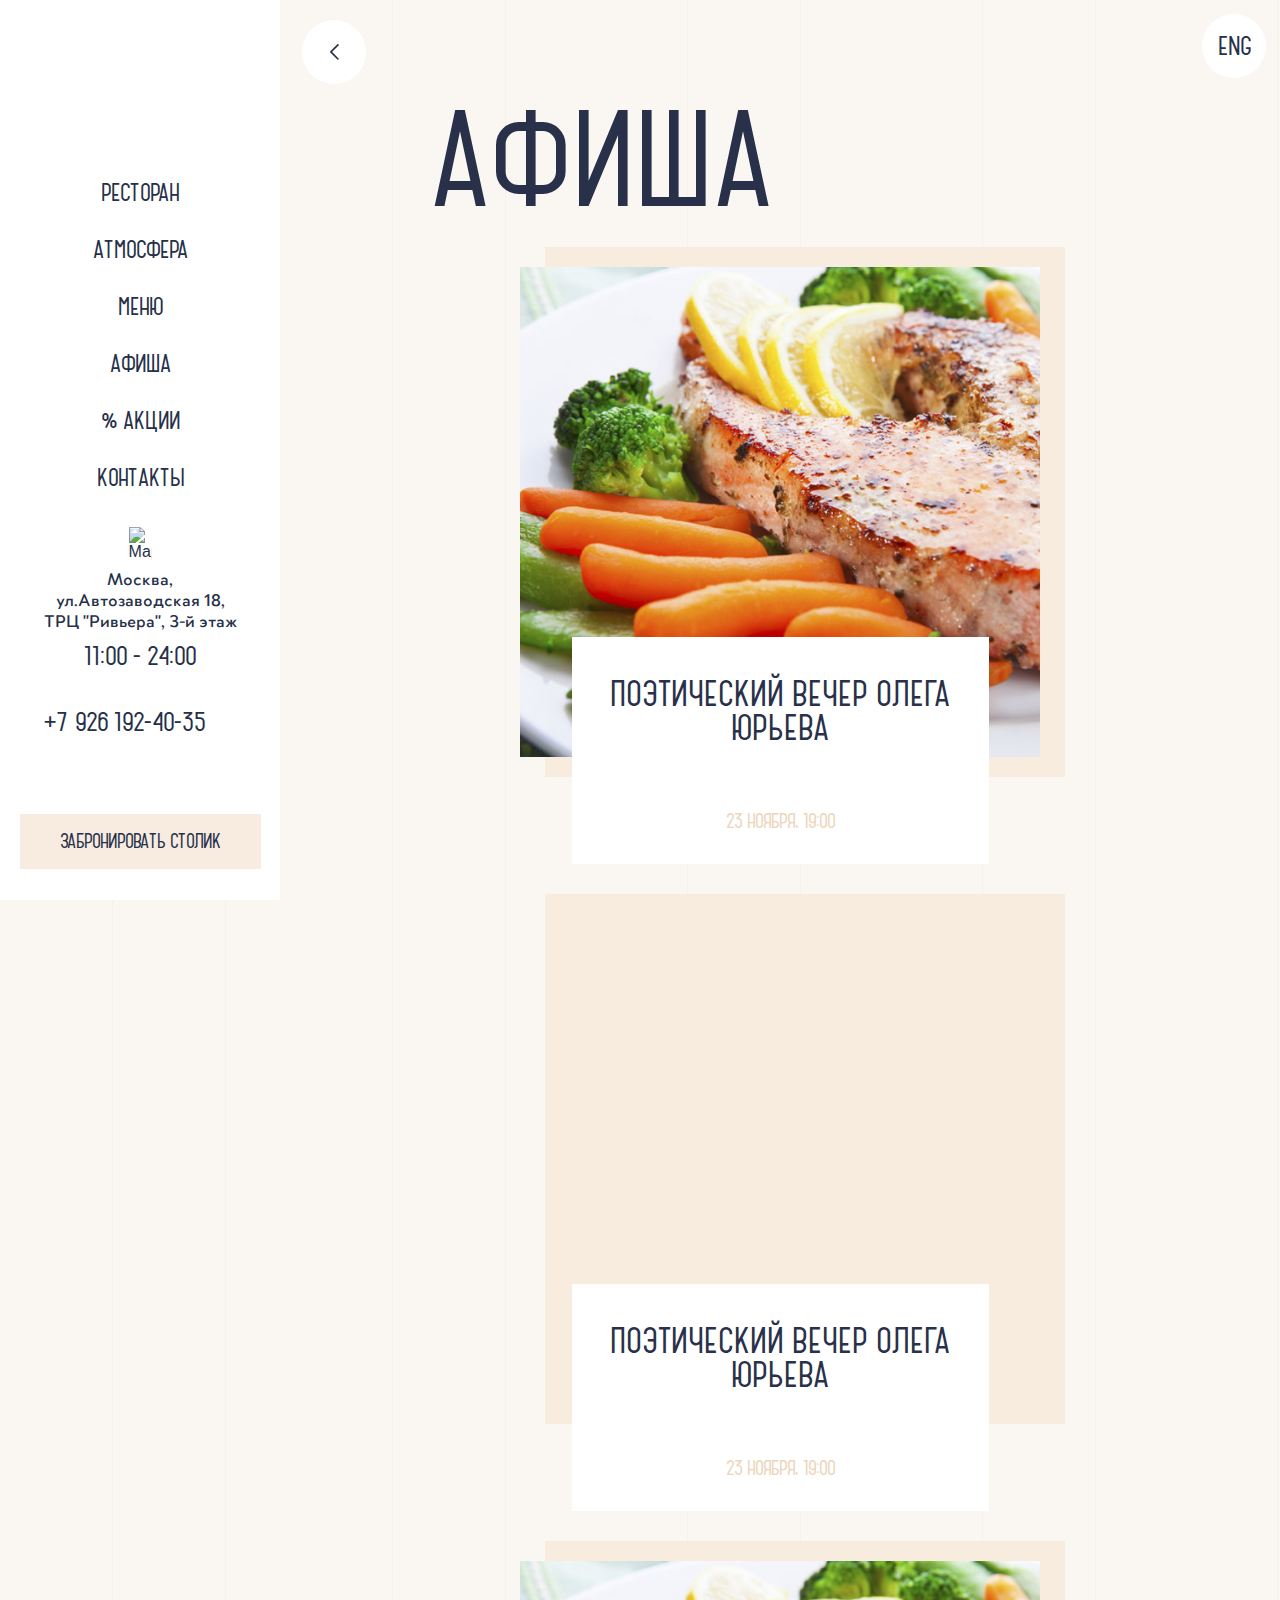
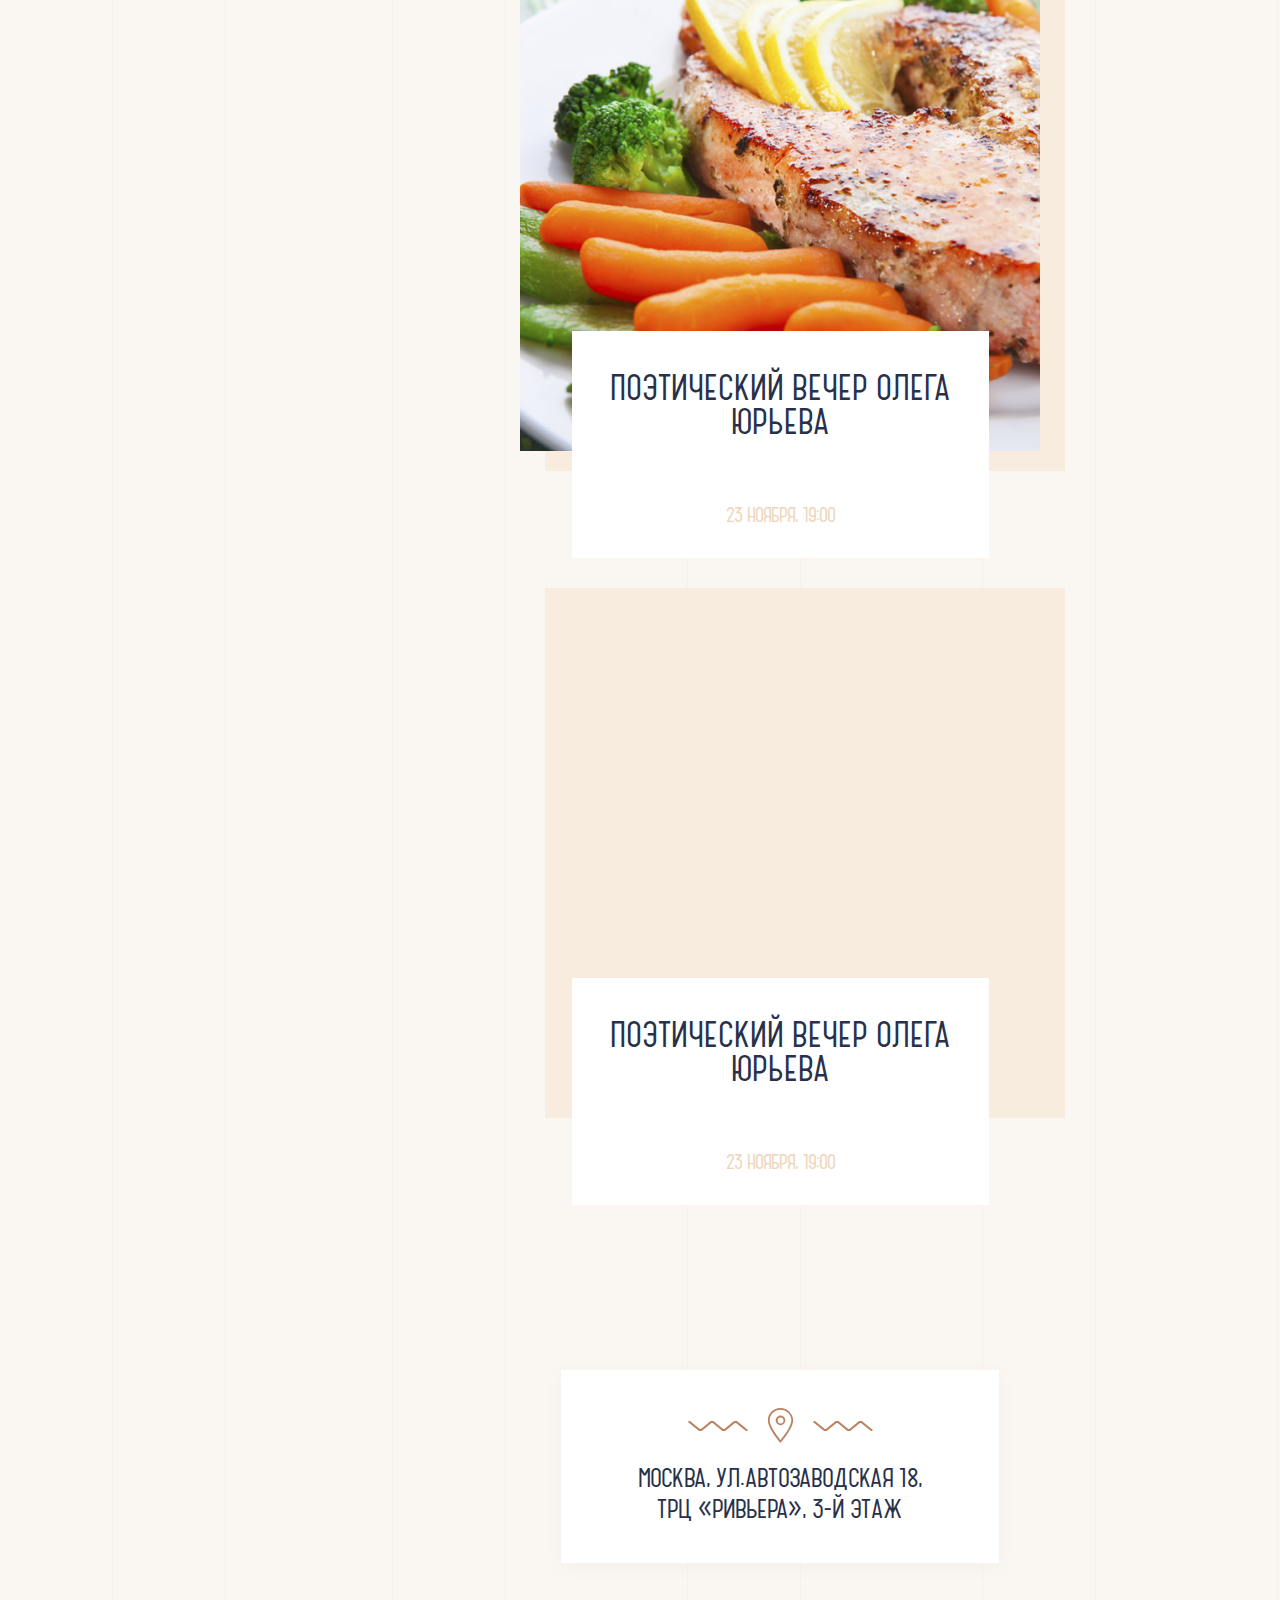
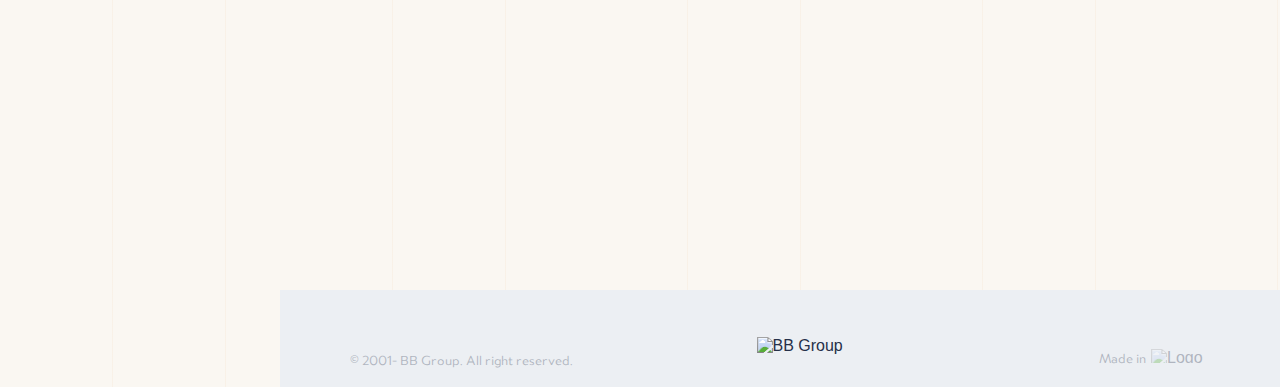
==== commit f18e4371: "update" ====
--- a/affiche.html
+++ b/affiche.html
@@ -33,7 +33,7 @@
 
     <nav class="aside-mob-nav" id="mob_menu">
 
-        <img src="assets/pictures/svg/owl.svg" class="aside-mob-icon" alt="Сова"/>
+        <a href="https://www.tripadvisor.ru/" class="aside-mob-icon"></a>
 
         <ul class="nav-mob-list">
             <li class="nav-mob-item">
@@ -65,7 +65,7 @@
                     <br/>ТРЦ "Ривьера", 3-й этаж</p>
             </div>
             <p class="aside-text">11:00 - 24:00</p>
-            <p class="aside-text">+7 926 192-40-35</p>
+            <a href="tel:+7 (962) 192-40-35" class="aside-tel aside-text">+7 926 192-40-35</a>
         </div>
 
         <a class="aside-btn">Забронировать столик</a>
@@ -98,17 +98,22 @@
         </nav>
 
         <div class="aside__container">
-            <img src="assets/pictures/svg/placeholder.svg" class="aside-icon" alt="Маркер карты"/>
-            <p class="aside-text">Москва,
-                <br/>ул.Автозаводская 18,
-                <br/>ТРЦ "Ривьера", 3-й этаж</p>
-            <p class="aside-text">11:00 - 24:00</p>
-            <p class="aside-text">+7 926 192-40-35</p>
-        </div>
-
-        <img src="assets/pictures/svg/owl.svg" class="aside-img" alt="Морда совы"/>
-
-        <a id="aside_btn" class="aside-btn">Забронировать столик</a>
+            <a href="#contats" class="aside-contacts-link">
+                <img src="assets/pictures/svg/placeholder.svg" class="aside-icon" alt="Маркер карты"/>
+                <p class="aside-text">Москва,
+                    <br/>ул.Автозаводская 18,
+                    <br/>ТРЦ "Ривьера", 3-й этаж</p>
+                <p class="aside-text">11:00 - 24:00</p>
+            </a>
+            <a href="tel:+7 (962) 192-40-35" class="aside-tel aside-text">+7 926 192-40-35</a>
+        </div>
+
+        <a href="https://www.tripadvisor.ru/" class="aside-img-link"></a>
+
+        <div class="aside-btn-wrapper">
+            <a id="aside_btn" class="aside-btn">Забронировать столик</a>
+        </div>
+
     </div>
 
 </aside>
@@ -274,10 +279,10 @@
         <div class="footer-wrapper">
             <p class="footer-text">© 2001-<span class="year"></span> BB Group. All right reserved.</p>
             <img src="assets/pictures/svg/bb-logo.svg" class="footer-img" alt="BB Group"/>
-            <div class="footer__container">
+            <a href="https://flat12.ru/" class="footer__container">
                 <p class="footer-made">Made in</p>
                 <img src="assets/pictures/svg/flat12-logo.svg" class="footer-logo" alt="Logo Flat12"/>
-            </div>
+            </a>
         </div>
 
         <div class="footer-wrapper--small">
@@ -285,10 +290,10 @@
             <img src="assets/pictures/svg/bb-logo.svg" class="footer-img" alt="BB Group"/>
             <div class="footer__container">
                 <p class="footer-text">© 2001-<span class="year"></span> BB Group. All right reserved.</p>
-                <div class="footer__container">
+                <a href="https://flat12.ru/" class="footer__container">
                     <p class="footer-made">Made in</p>
                     <img src="assets/pictures/svg/flat12-logo.svg" class="footer-logo" alt="Logo Flat12"/>
-                </div>
+                </a>
             </div>
         </div>
 
--- a/css/style.css
+++ b/css/style.css
@@ -1,3 +1,4 @@
+@charset "UTF-8";
 @font-face {
   font-family: 'Catorze27 Style 1';
   src: url("../assets/font/catorze27style1-semibold.ttf"); }
@@ -35,10 +36,7 @@
 html {
   width: 100%;
   height: 100vh;
-  background: #FAF7F2; }
-  @media screen and (max-width: 649px) {
-    html {
-      background: #FAF7F2 !important; } }
+  background: repeating-linear-gradient(90deg, #FAF7F2, #FAF7F2 112px, #F7EBDD 113px, #F7EBDD 113px); }
 
 body {
   width: 100%;
@@ -271,7 +269,13 @@
   position: absolute;
   right: 45px;
   top: 28px;
-  z-index: 4; }
+  z-index: 4;
+  background: url("../assets/pictures/svg/owl.svg") no-repeat 50% 50%;
+  background-size: 61px 34px;
+  transition: all 0.35s cubic-bezier(0.51, 0.92, 0.24, 1.15); }
+  .aside-mob-icon:first-child:hover {
+    background: url("../assets/pictures/svg/owl-brown.svg") no-repeat 50% 50%;
+    background-size: 61px 34px; }
   @media screen and (max-width: 649px) {
     .aside-mob-icon:first-child {
       right: 25px;
@@ -302,9 +306,13 @@
   text-align: center;
   text-transform: uppercase;
   color: #28304A; }
-  @media screen and (max-width: 649px) {
+  @media screen and (min-width: 768px) and (max-width: 991px) {
     .aside-mob-nav .nav-mob-list .nav-mob-item .nav-mob-item-link {
       line-height: 45px;
+      font-size: 30px; } }
+  @media screen and (max-width: 649px) {
+    .aside-mob-nav .nav-mob-list .nav-mob-item .nav-mob-item-link {
+      line-height: 50px;
       font-size: 24px; } }
 
 .aside-mob-nav .aside__container .aside-wrapper {
@@ -342,8 +350,8 @@
       font-size: 14px;
       margin: 0 auto; } }
 .aside-mob-nav .aside__container .aside-text:nth-child(3) {
+  display: block;
   font-family: 'Catorze27 Style 1', sans-serif;
-  line-height: 62px;
   font-size: 24px;
   text-align: center;
   color: #28304A;
@@ -372,7 +380,10 @@
   text-transform: uppercase;
   cursor: pointer;
   font-size: 22px;
-  line-height: 57px; }
+  line-height: 57px;
+  transition: all 0.35s cubic-bezier(0.51, 0.92, 0.24, 1.15); }
+  .nav-item-link:hover {
+    color: #f1dac2; }
   @media screen and (min-height: 800px) and (max-height: 869px) {
     .nav-item-link {
       line-height: 47px; } }
@@ -380,12 +391,14 @@
     .nav-item-link {
       line-height: 42px; } }
 
-.aside__container {
+.aside__container .aside-contacts-link {
+  cursor: pointer;
   display: flex;
   flex-direction: column;
   align-items: center; }
 
 .aside-icon {
+  cursor: pointer;
   width: 23px;
   height: 33px;
   margin-bottom: 10px; }
@@ -395,6 +408,7 @@
       height: auto; } }
 
 .aside__container .aside-text {
+  cursor: pointer;
   text-align: center; }
   .aside__container .aside-text:nth-child(2) {
     font-family: 'Merel Medium', sans-serif;
@@ -419,19 +433,39 @@
     text-transform: uppercase;
     font-size: 24px; }
 
-.aside-img {
+.aside-tel {
+  cursor: pointer; }
+
+.aside-img-link {
+  cursor: pointer;
+  display: block;
   width: 51px;
   height: 29px;
-  margin: 35px auto; }
+  margin: 35px auto;
+  background: url("../assets/pictures/svg/owl.svg") no-repeat 50% 50%;
+  background-size: 51px 29px;
+  transition: all 0.35s cubic-bezier(0.51, 0.92, 0.24, 1.15); }
+  .aside-img-link:hover {
+    background: url("../assets/pictures/svg/owl-brown.svg") no-repeat 50% 50%;
+    background-size: 51px 29px; }
   @media screen and (min-height: 870px) and (max-height: 950px) {
-    .aside-img {
+    .aside-img-link {
       margin: 30px auto 20px; } }
   @media screen and (min-height: 800px) and (max-height: 869px) {
-    .aside-img {
+    .aside-img-link {
       margin: 25px auto 15px; } }
   @media screen and (min-height: 768px) and (max-height: 799px) {
-    .aside-img {
+    .aside-img-link {
       margin: 20px auto 15px; } }
+
+.aside-btn-wrapper {
+  position: relative;
+  overflow: hidden;
+  width: 241px;
+  height: 55px; }
+  @media screen and (min-width: 1366px) and (max-width: 1599px) {
+    .aside-btn-wrapper {
+      width: 210px; } }
 
 .aside-btn {
   cursor: pointer;
@@ -445,6 +479,33 @@
   font-family: 'Catorze27 Style 1', sans-serif;
   text-transform: uppercase;
   font-size: 18px; }
+  .aside-btn:before {
+    width: 250px;
+    height: 150px;
+    border: none;
+    background: #263049;
+    content: "";
+    position: absolute;
+    top: -250px;
+    left: 0;
+    -webkit-transform: skewY(15deg) translateY(0);
+    transform: skewY(15deg) translateY(0);
+    transition: all 250ms ease; }
+  .aside-btn:after {
+    content: 'ЗАБРОНИРОВАТЬ СТОЛИК';
+    position: absolute;
+    left: 50%;
+    top: 50%;
+    transition: all 250ms ease;
+    -webkit-transform: translateY(-50%) translateX(-50%);
+    transform: translateY(-50%) translateX(-50%);
+    color: rgba(241, 218, 194, 0);
+    width: 100%;
+    text-align: center; }
+  .aside-btn:hover:before {
+    top: -50px; }
+  .aside-btn:hover:after {
+    color: #fff; }
   @media screen and (min-width: 1366px) and (max-width: 1599px) {
     .aside-btn {
       width: 210px; } }
@@ -903,7 +964,7 @@
   flex-direction: column;
   align-items: center;
   position: relative;
-  background: #FAF7F2;
+  background: repeating-linear-gradient(90deg, #FAF7F2, #FAF7F2 112px, #F7EBDD 113px, #F7EBDD 113px);
   background-size: 295px 368px; }
   @media screen and (min-width: 1366px) and (max-width: 1599px) {
     .main {
@@ -2221,7 +2282,8 @@
     text-align: center;
     text-transform: uppercase;
     line-height: 34px;
-    margin: auto auto 0; }
+    margin: auto auto 0;
+    cursor: pointer; }
     @media screen and (min-width: 650px) and (max-width: 992px) {
       .main .container:nth-child(5) .container-wrapper .container-box .container-text:first-child {
         font-size: 17px;
@@ -3096,10 +3158,12 @@
       box-shadow: -2px -2px 0 #F1DAC2 inset;
       top: 0;
       right: 0; }
-    .main .container:nth-child(8) .container-wrapper .container-btn:hover::before, .main .container:nth-child(8) .container-wrapper .container-btn:hover::after {
-      height: 100%;
-      width: 100%;
-      transition: height 0.4s cubic-bezier(0.86, 0, 0.07, 1), width 0.4s 0.4s cubic-bezier(0.86, 0, 0.07, 1); }
+    .main .container:nth-child(8) .container-wrapper .container-btn:hover {
+      color: #F1DAC2; }
+      .main .container:nth-child(8) .container-wrapper .container-btn:hover::before, .main .container:nth-child(8) .container-wrapper .container-btn:hover::after {
+        height: 100%;
+        width: 100%;
+        transition: height 0.4s cubic-bezier(0.86, 0, 0.07, 1), width 0.4s 0.4s cubic-bezier(0.86, 0, 0.07, 1); }
   .main .container:nth-child(8) .container-wrapper .container__box {
     margin: 35px auto auto;
     width: 202px;
@@ -3249,17 +3313,23 @@
   margin: 39px auto 24.5px; }
 
 .footer-wrapper .footer__container {
+  cursor: pointer;
   margin-top: 51px;
   display: flex;
   flex-direction: row;
   align-items: baseline;
-  opacity: .3; }
+  opacity: .3;
+  transition: all 0.3s cubic-bezier(0.22, 0.68, 0, 1.71); }
+  .footer-wrapper .footer__container:hover {
+    opacity: 1; }
 
 .footer-wrapper .footer__container .footer-made {
   font-family: 'Merel Regular', sans-serif;
+  cursor: pointer;
   font-size: 14px; }
 
 .footer-wrapper .footer__container .footer-logo {
+  cursor: pointer;
   width: 59px;
   height: 14px;
   margin-left: 5px; }
@@ -3316,19 +3386,24 @@
       margin: 17px auto 10px; } }
 
 .footer-wrapper--small .footer__container .footer__container {
+  cursor: pointer;
   opacity: .3;
   display: flex;
   flex-direction: row;
   align-items: flex-end;
   justify-content: left;
   width: auto;
-  margin-right: 0; }
+  margin-right: 0;
+  transition: all 0.3s cubic-bezier(0.22, 0.68, 0, 1.71); }
+  .footer-wrapper--small .footer__container .footer__container:hover {
+    opacity: 1; }
   @media screen and (max-width: 649px) {
     .footer-wrapper--small .footer__container .footer__container {
       border: 0;
       margin: 0 auto; } }
 
 .footer-wrapper--small .footer__container .footer__container .footer-made {
+  cursor: pointer;
   font-family: 'Merel', sans-serif;
   line-height: normal;
   font-size: 14px;
@@ -3336,23 +3411,36 @@
   margin-right: 2px; }
 
 .footer-wrapper--small .footer__container .footer__container .footer-logo {
+  cursor: pointer;
   width: 54px;
   height: 14px; }
 
 /*end*/
 /*page*/
-html {
-  background: url("../assets/pictures/svg/fish.svg") no-repeat calc(100% + 163px) 396px, #FAF7F2 url("../assets/pictures/svg/fish.svg") no-repeat 127px 1510px;
-  background-size: 327px 332px; }
-  @media screen and (min-width: 650px) and (max-width: 992px) {
-    html {
-      background: #FAF7F2; } }
+.main-event {
+  position: relative; }
+
+.main-event-bg {
+  position: absolute;
+  z-index: 1; }
+  .main-event-bg:nth-child(3) {
+    width: 209px;
+    height: 332px;
+    background: url("../assets/pictures/svg/fish.svg") no-repeat 0 0;
+    background-size: 372px 332px;
+    right: 0;
+    top: 396px; }
+  .main-event-bg:nth-child(4) {
+    width: 372px;
+    height: 332px;
+    left: -127px;
+    top: 1510px; }
 
 .header {
   position: absolute;
   top: 0;
   left: 0;
-  z-index: 1;
+  z-index: 2;
   width: 100%;
   height: 483px; }
   @media screen and (min-width: 650px) and (max-width: 992px) {
@@ -3366,7 +3454,8 @@
   position: relative;
   width: 100%;
   height: 100%;
-  overflow: hidden; }
+  overflow: hidden;
+  z-index: 3; }
 
 .header-img {
   width: 100%;
@@ -3374,10 +3463,18 @@
   position: absolute;
   left: 0;
   right: 0;
-  top: -50%; }
+  top: -50%;
+  -webkit-transition: all 50s ease-out;
+  -o-transition: all 50s ease-out;
+  transition: all 50s ease-out; }
   @media screen and (max-width: 649px) {
     .header-img {
       top: 0; } }
+
+.header-menu--active {
+  -webkit-transform: scale(2);
+  -ms-transform: scale(2);
+  transform: scale(2); }
 
 .content {
   position: absolute;
@@ -3414,7 +3511,7 @@
 
 .content-data {
   margin: 43px auto 32px;
-  font-family: 'Catorze27 Style 1',sans-serif;
+  font-family: 'Catorze27 Style 1', sans-serif;
   line-height: 19px;
   font-size: 18px;
   text-align: center;
@@ -3433,7 +3530,7 @@
 
 .content-caption {
   margin: 0 auto;
-  font-family: 'Catorze27 Style 1',sans-serif;
+  font-family: 'Catorze27 Style 1', sans-serif;
   line-height: 34px;
   font-size: 32px;
   text-align: center;
@@ -3492,12 +3589,16 @@
       font-size: 14px; } }
 
 .content-text---gold {
+  cursor: pointer;
   font-family: 'Georgia', serif;
   line-height: 25px;
   font-size: 18px;
   text-align: center;
   color: #BA8161;
-  font-style: italic; }
+  font-style: italic;
+  transition: all 0.3s cubic-bezier(0.22, 0.68, 0, 1.71); }
+  .content-text---gold:hover {
+    opacity: .6; }
   @media screen and (min-width: 650px) and (max-width: 992px) {
     .content-text---gold {
       line-height: 14px;
@@ -3893,10 +3994,10 @@
   height: 100%; }
 
 .back {
-  position: absolute;
+  position: fixed;
   z-index: 15;
   top: 13px;
-  left: 13px;
+  left: 295px;
   width: 78px;
   height: 78px;
   transition: all 0.3s cubic-bezier(0.785, 0.135, 0.15, 0.86); }
@@ -3917,7 +4018,7 @@
         width: 45px;
         height: 45px;
         top: 5px;
-        left: 5px; } }
+        left: 290px; } }
   .back:after {
     cursor: pointer;
     position: absolute;
@@ -3944,7 +4045,7 @@
   @media screen and (min-width: 1366px) and (max-width: 1599px) {
     .back {
       top: 7px;
-      left: 7px; } }
+      left: 247px; } }
   @media screen and (min-width: 650px) and (max-width: 992px) {
     .back {
       display: none; } }
@@ -3959,26 +4060,43 @@
 /*end*/
 /*menu*/
 .main-menu {
-  background: #FAF7F2 url("../assets/pictures/svg/dish.svg") no-repeat calc(100% - 128px) 76px;
-  background-size: 487px 380px;
   display: flex;
   flex-direction: column; }
-  @media screen and (min-width: 1024px) and (max-width: 1500px) {
-    .main-menu {
-      background: #FAF7F2 url("../assets/pictures/svg/dish.svg") no-repeat calc(100% - 58px) 76px;
-      background-size: 487px 380px; } }
   @media screen and (max-width: 992px) {
     .main-menu {
-      background: #FAF7F2;
       margin: 56px 0 0; } }
+
+.main-menu-bg {
+  z-index: 1;
+  width: 497px;
+  height: 380px;
+  position: absolute;
+  right: 128px;
+  top: 76px; }
+  @media screen and (min-width: 1024px) and (max-width: 1500px) {
+    .main-menu-bg {
+      right: 58px;
+      top: 76px; } }
+  @media screen and (max-width: 992px) {
+    .main-menu-bg {
+      display: none; } }
 
 .main-error {
   height: 100vh;
-  background: #FAF7F2 url("../assets/pictures/svg/fish.svg") no-repeat 50% 67px;
-  background-size: 730px 741px;
   display: flex; }
+  @media screen and (max-width: 740px) {
+    .main-error {
+      overflow-x: hidden; } }
+
+.main-error-bg {
+  position: absolute;
+  top: 67px;
+  left: calc(50% - 365px);
+  width: 730px;
+  height: 741px; }
 
 .wrapper {
+  z-index: 4;
   max-width: 500px;
   width: 100%;
   margin: auto;
@@ -4024,7 +4142,8 @@
   color: #28304A;
   margin: 0 auto auto;
   position: relative;
-  box-shadow: 0 0 0 1.5px #28304A inset; }
+  box-shadow: 0 0 0 1.5px #28304A inset;
+  transition: color 0.4s 0.4s cubic-bezier(0.86, 0, 0.07, 1); }
   .main-btn:before, .main-btn:after {
     content: "";
     position: absolute;
@@ -4039,10 +4158,12 @@
     box-shadow: -2px -2px 0 #F1DAC2 inset;
     top: 0;
     right: 0; }
-  .main-btn:hover::before, .main-btn:hover::after {
-    height: 100%;
-    width: 100%;
-    transition: height 0.4s cubic-bezier(0.86, 0, 0.07, 1), width 0.4s 0.4s cubic-bezier(0.86, 0, 0.07, 1); }
+  .main-btn:hover {
+    color: #F1DAC2; }
+    .main-btn:hover::before, .main-btn:hover::after {
+      height: 100%;
+      width: 100%;
+      transition: height 0.4s cubic-bezier(0.86, 0, 0.07, 1), width 0.4s 0.4s cubic-bezier(0.86, 0, 0.07, 1); }
 
 @media screen and (max-width: 649px) {
   .main-menu .menu-btn,
@@ -4070,7 +4191,8 @@
   margin: 105px auto 56px;
   max-width: 1200px;
   width: 100%;
-  color: #28304A; }
+  color: #28304A;
+  z-index: 4; }
   @media screen and (min-width: 1024px) and (max-width: 1500px) {
     .menu-caption {
       width: 90%; } }
@@ -4088,6 +4210,7 @@
       margin: 40px auto 27px; } }
 
 .menu-list {
+  z-index: 4;
   display: flex;
   flex-direction: row;
   flex-wrap: wrap;
